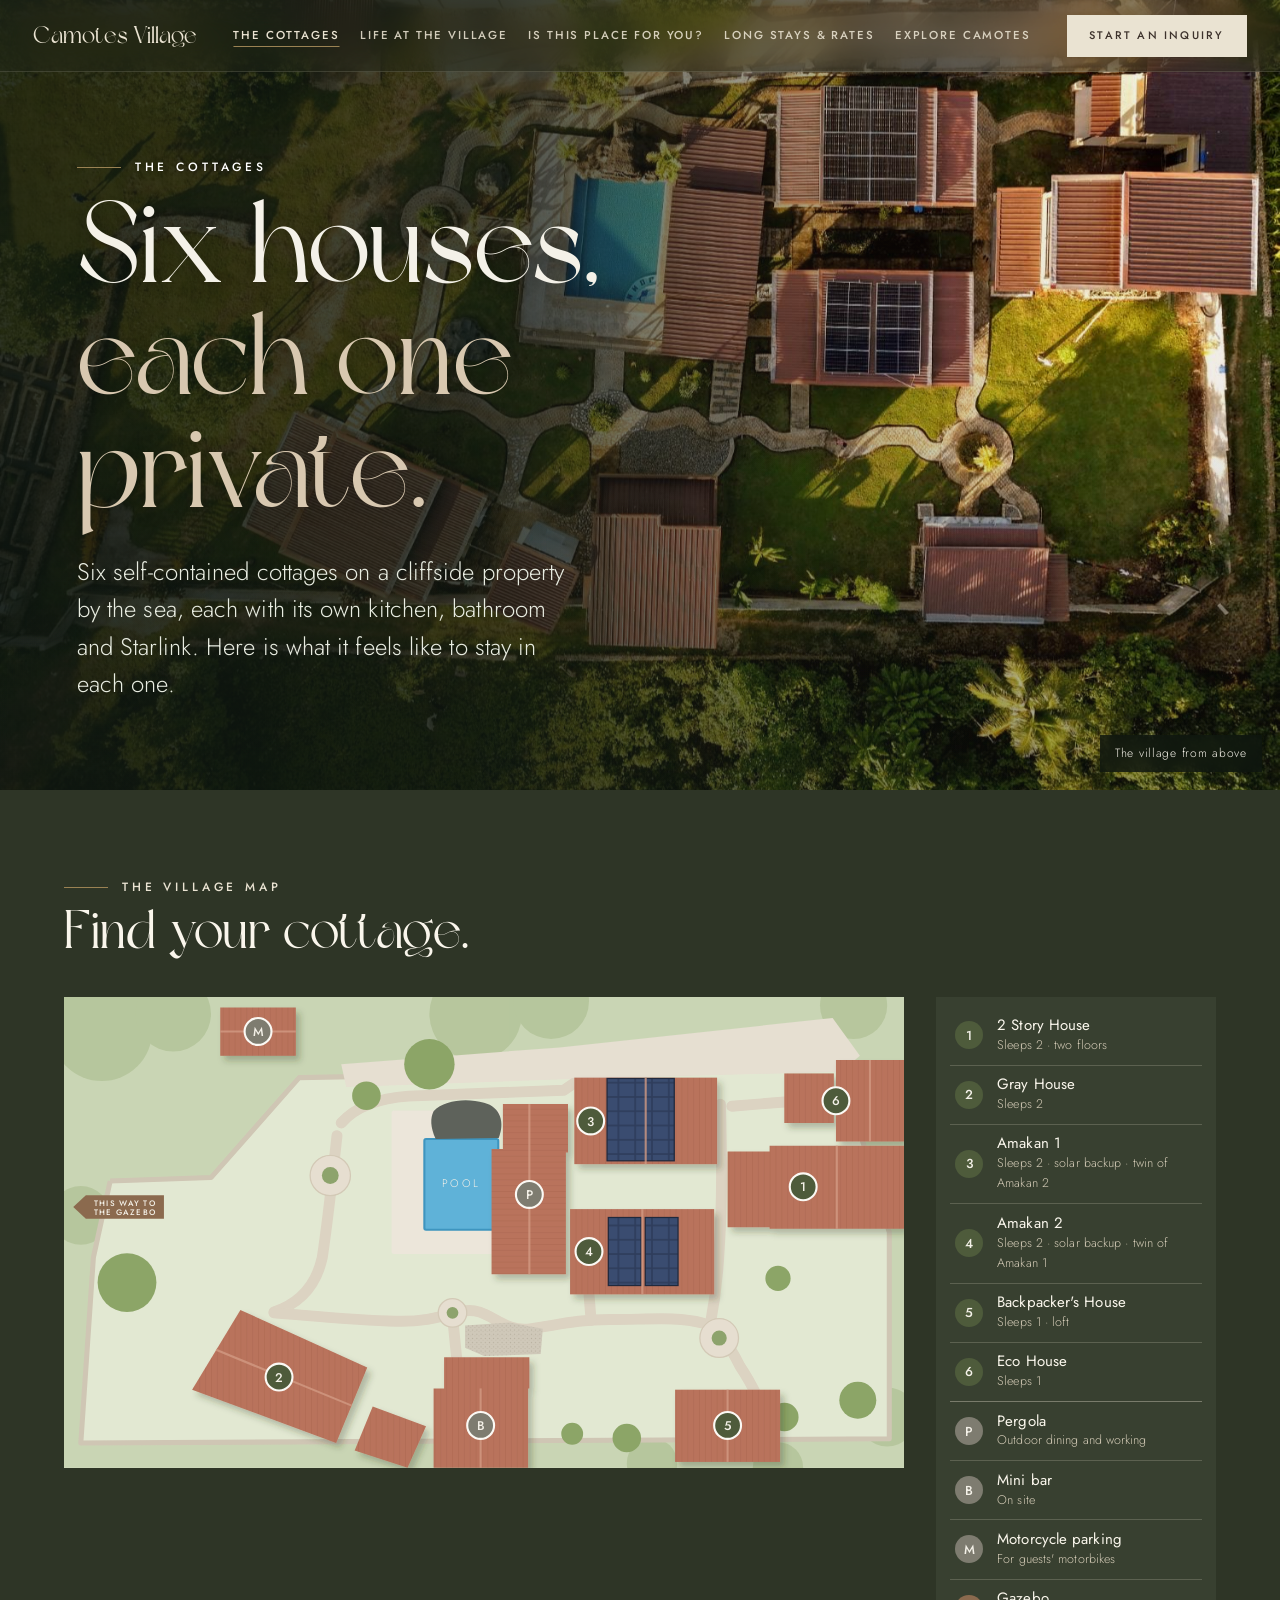
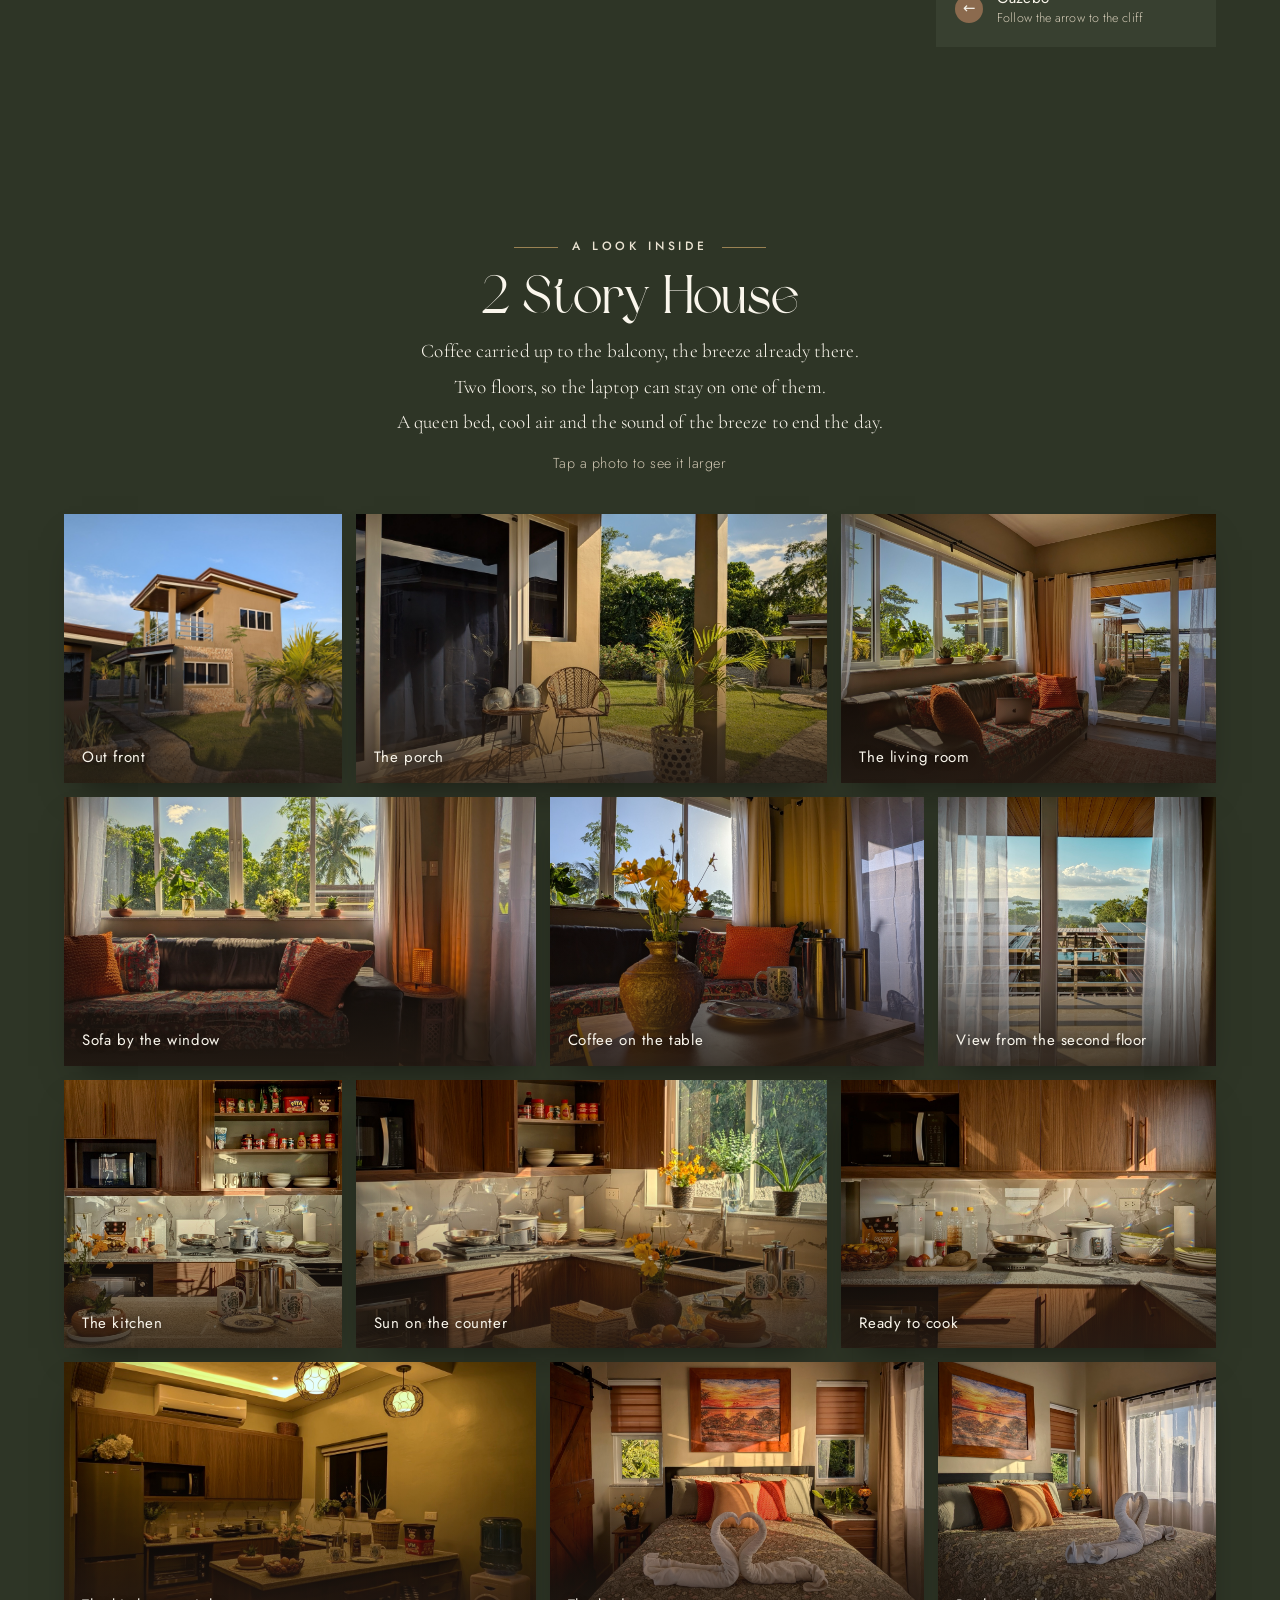
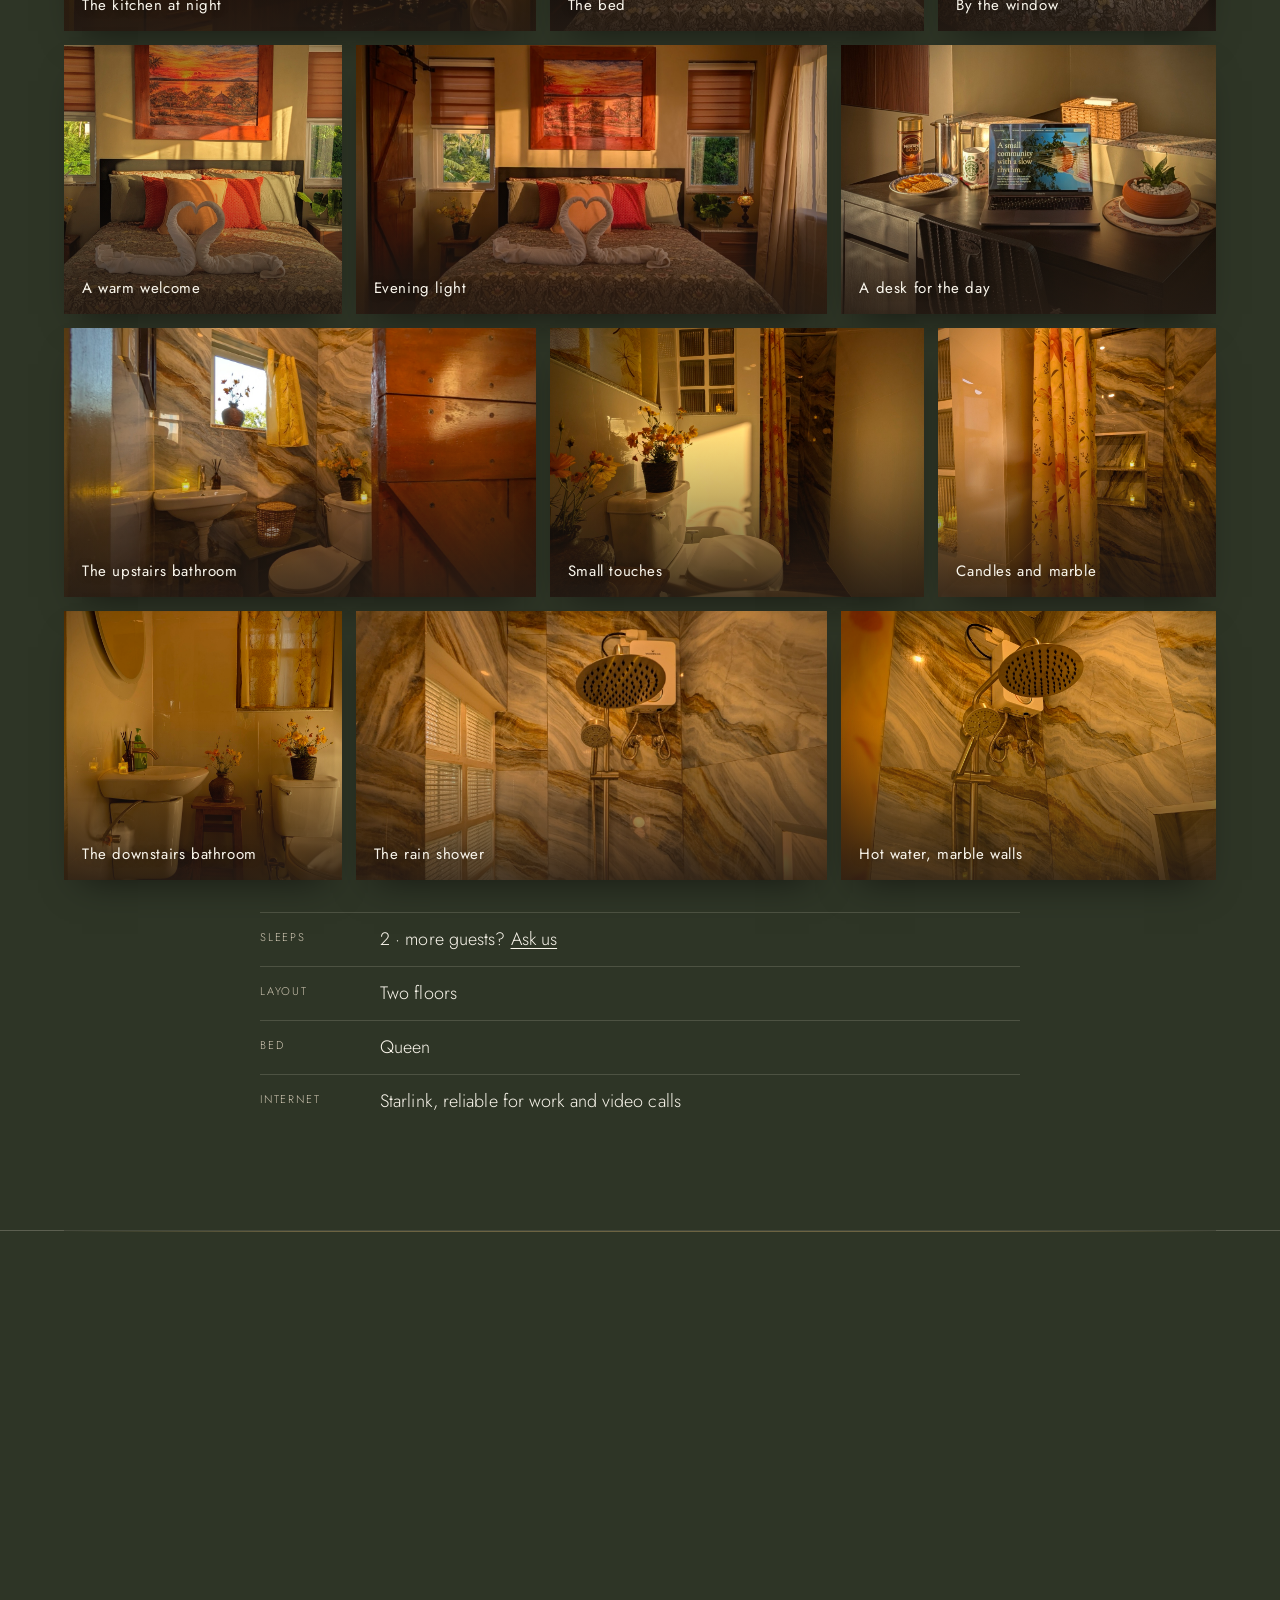
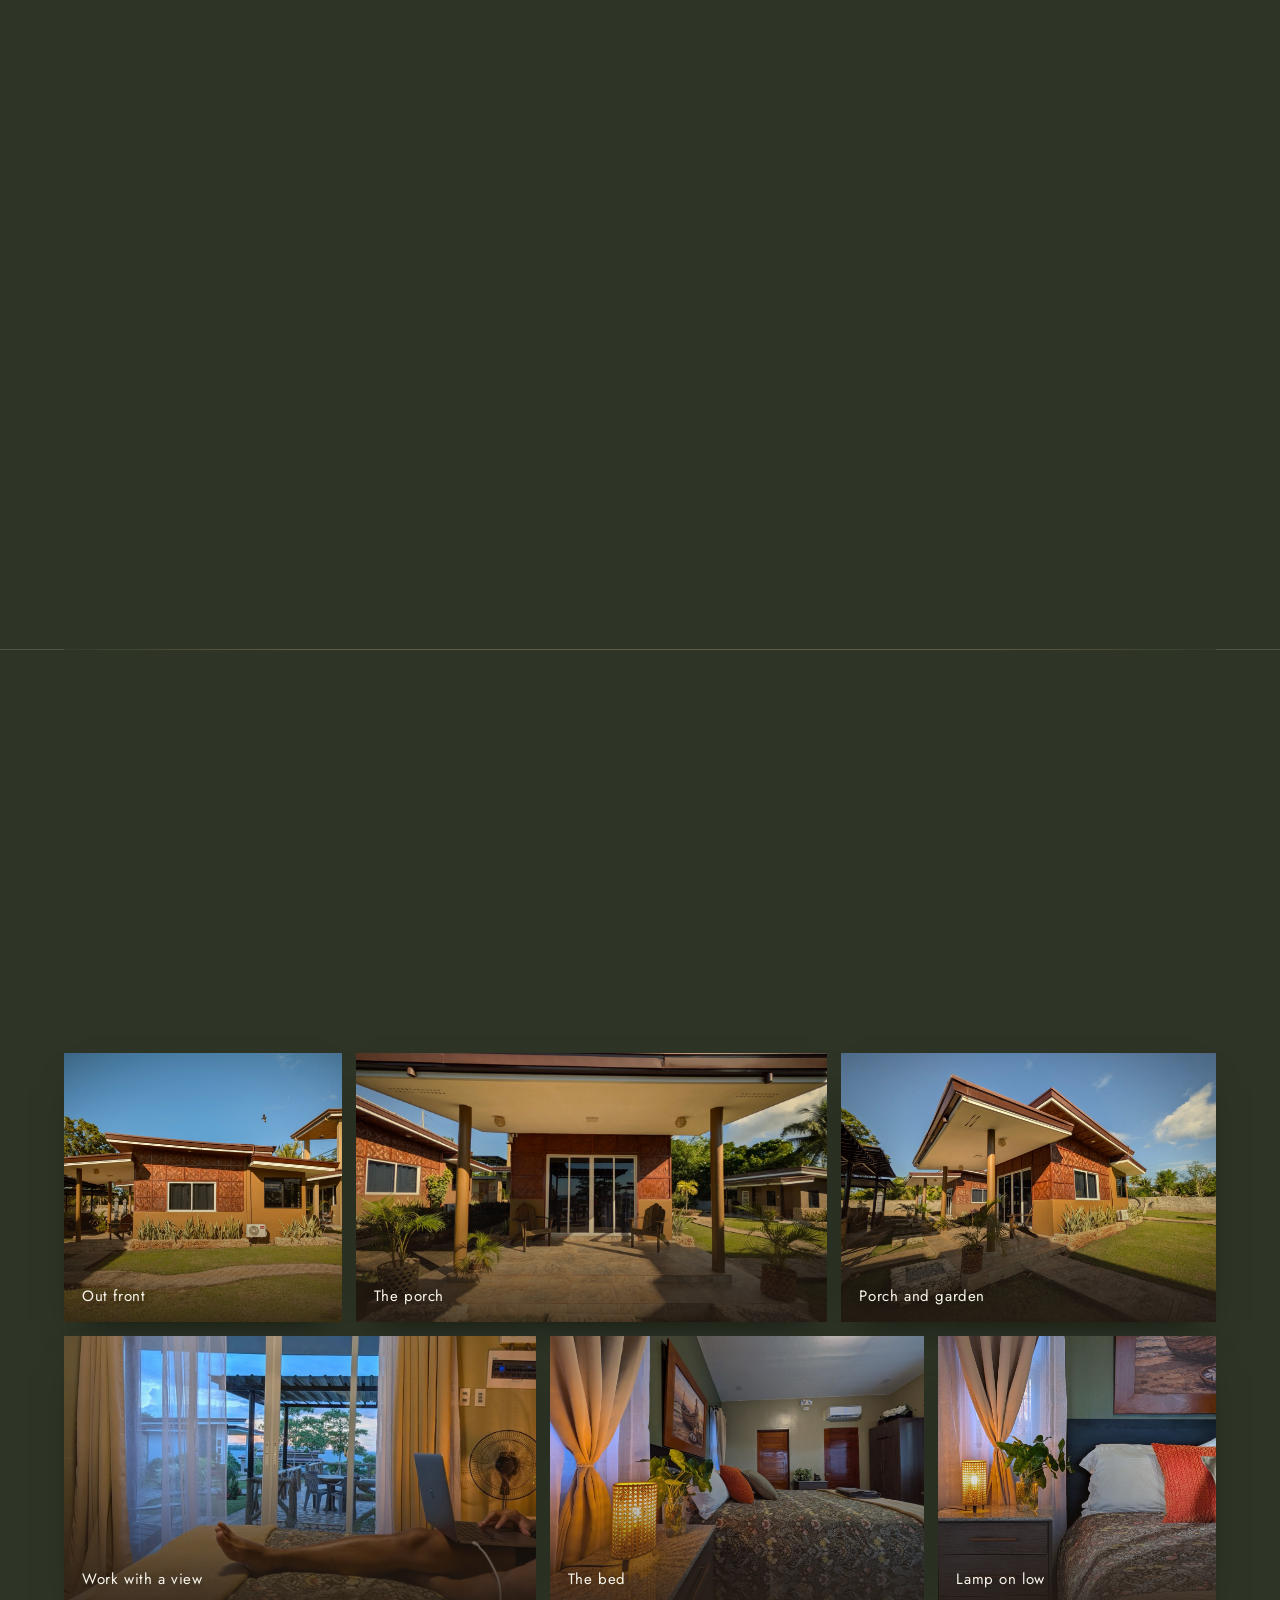
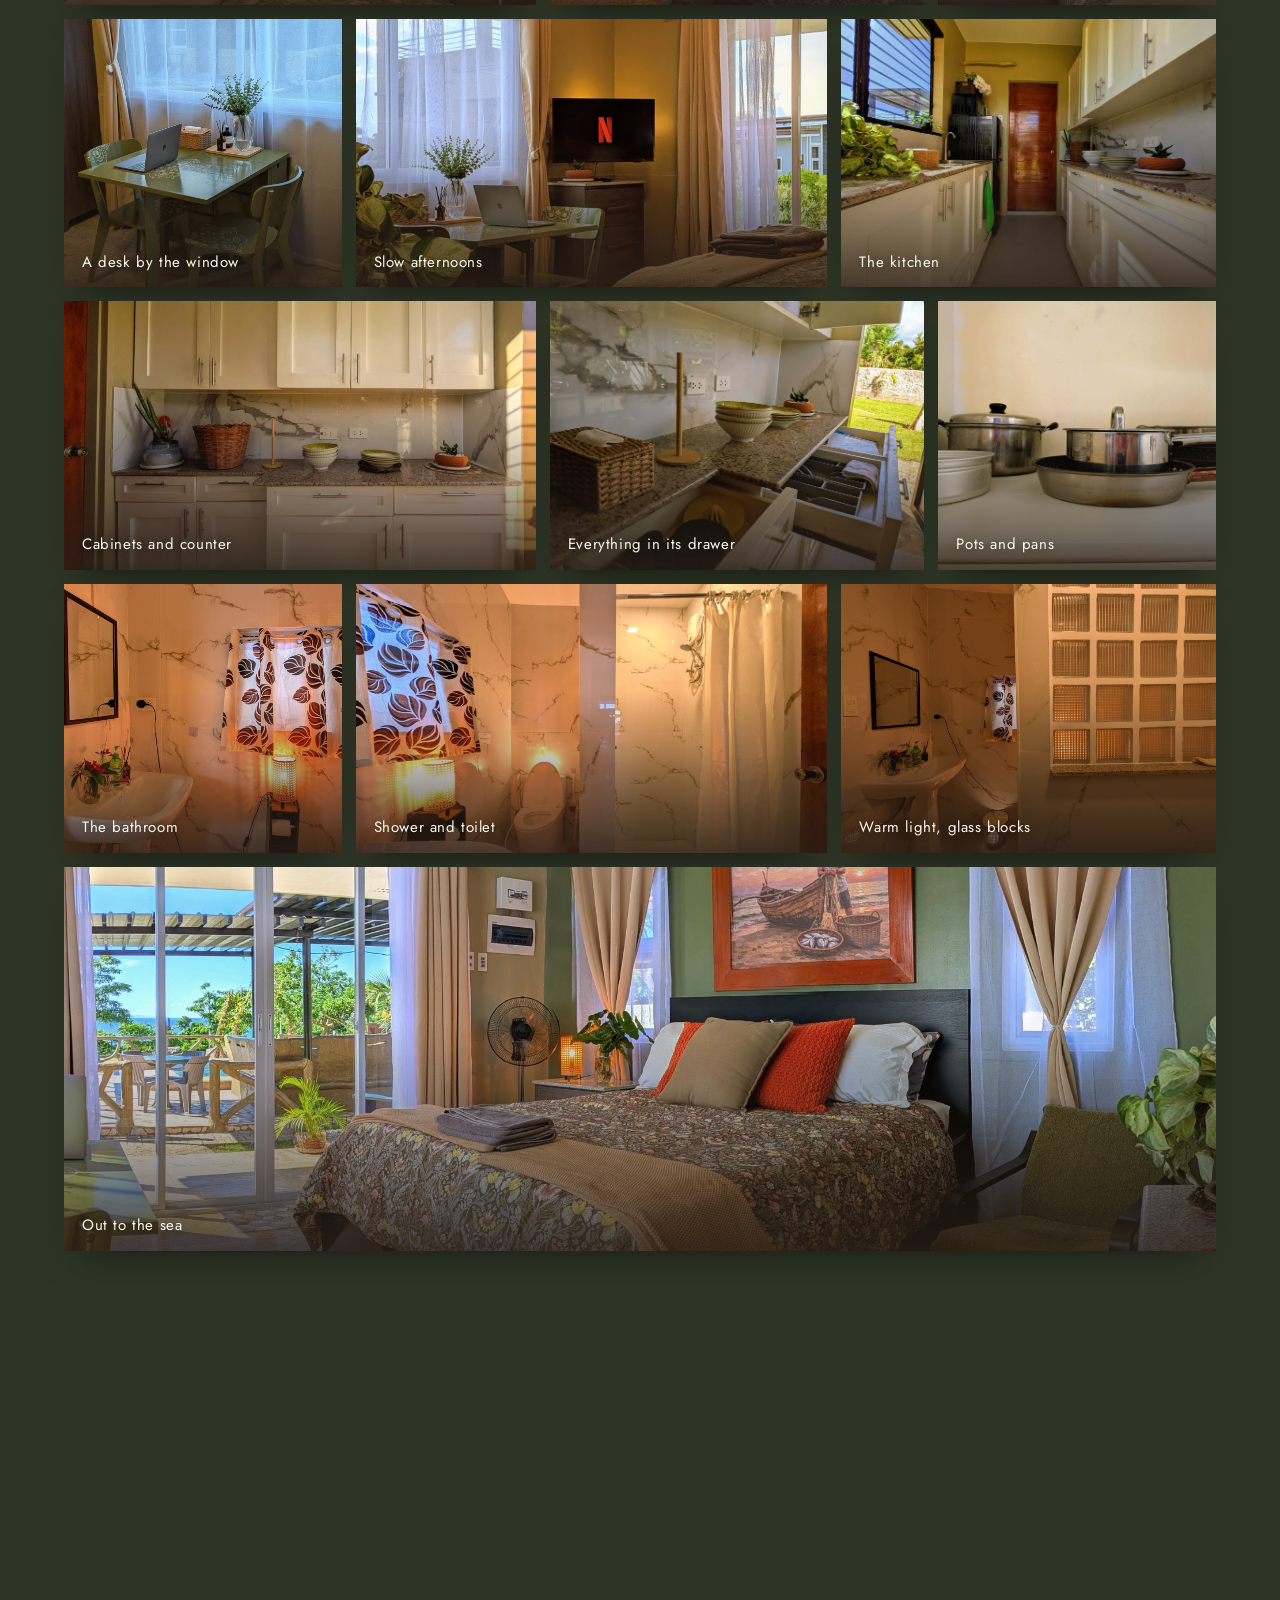
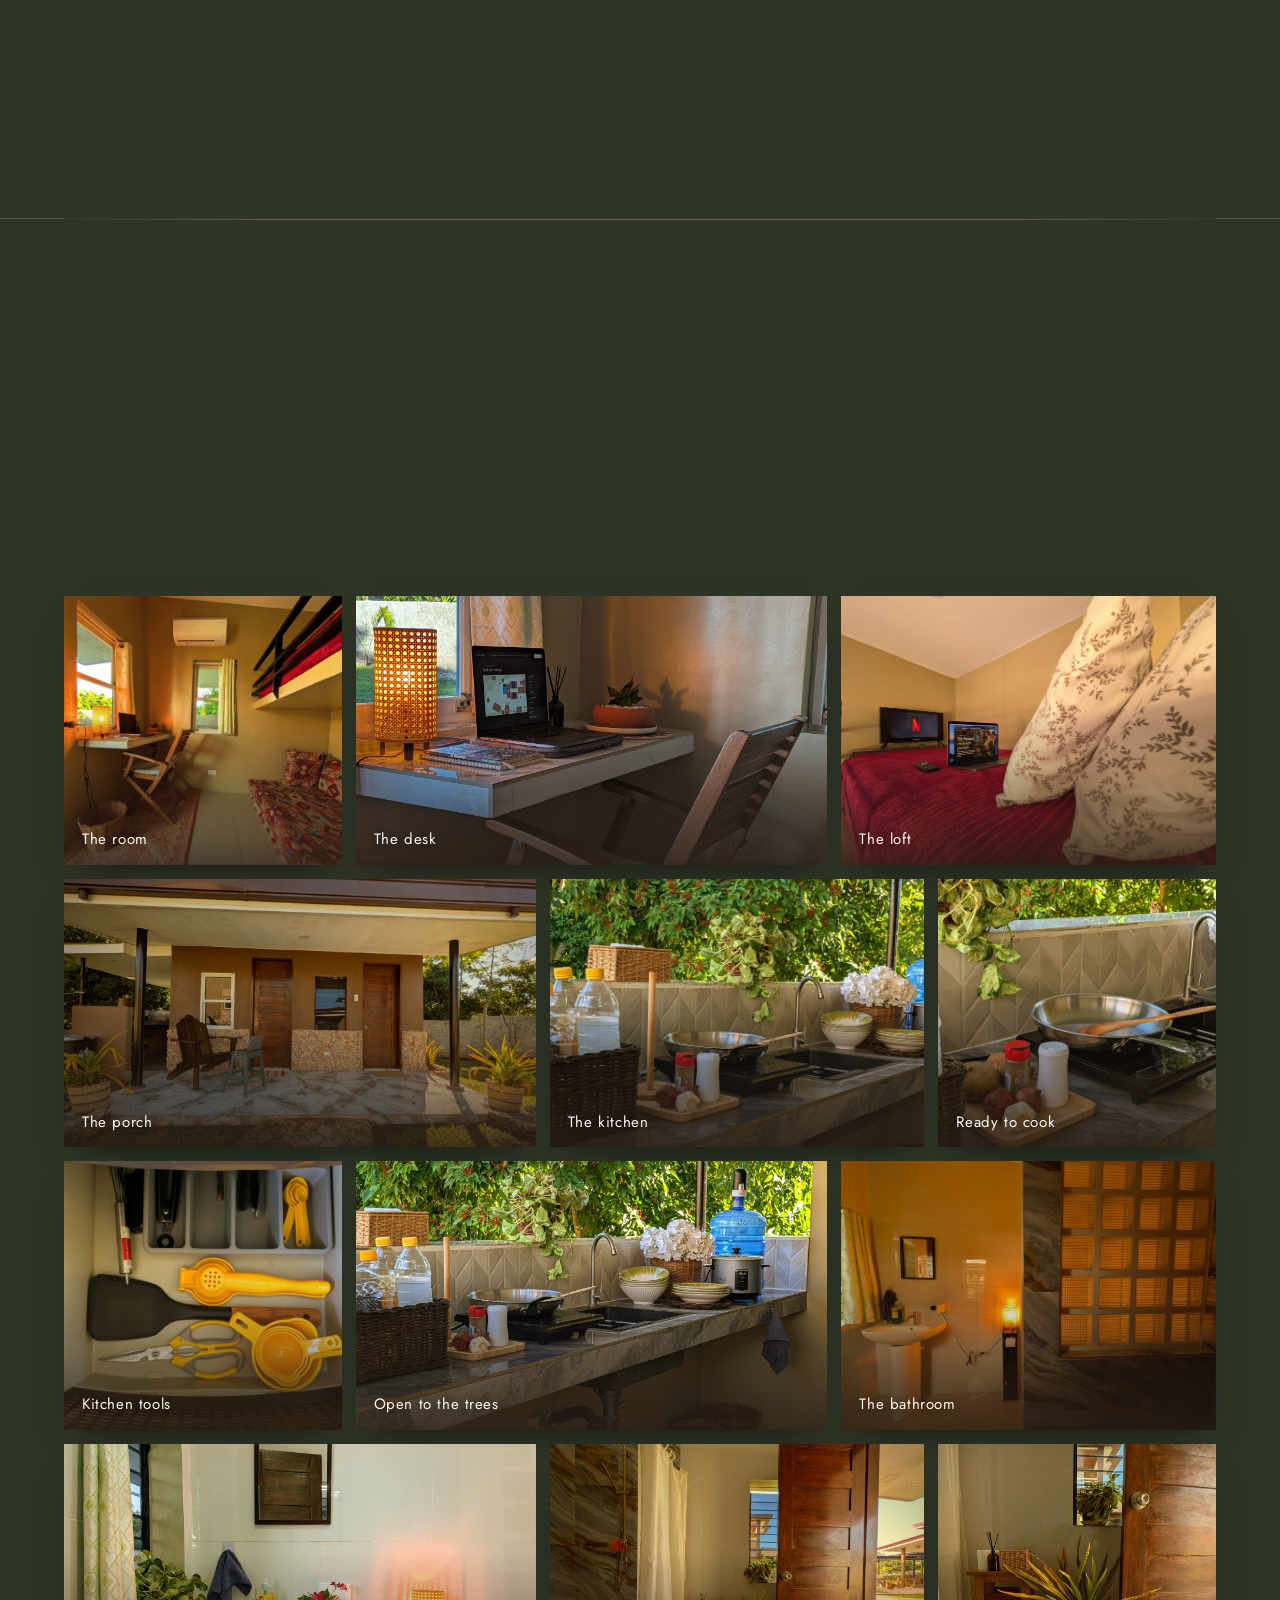
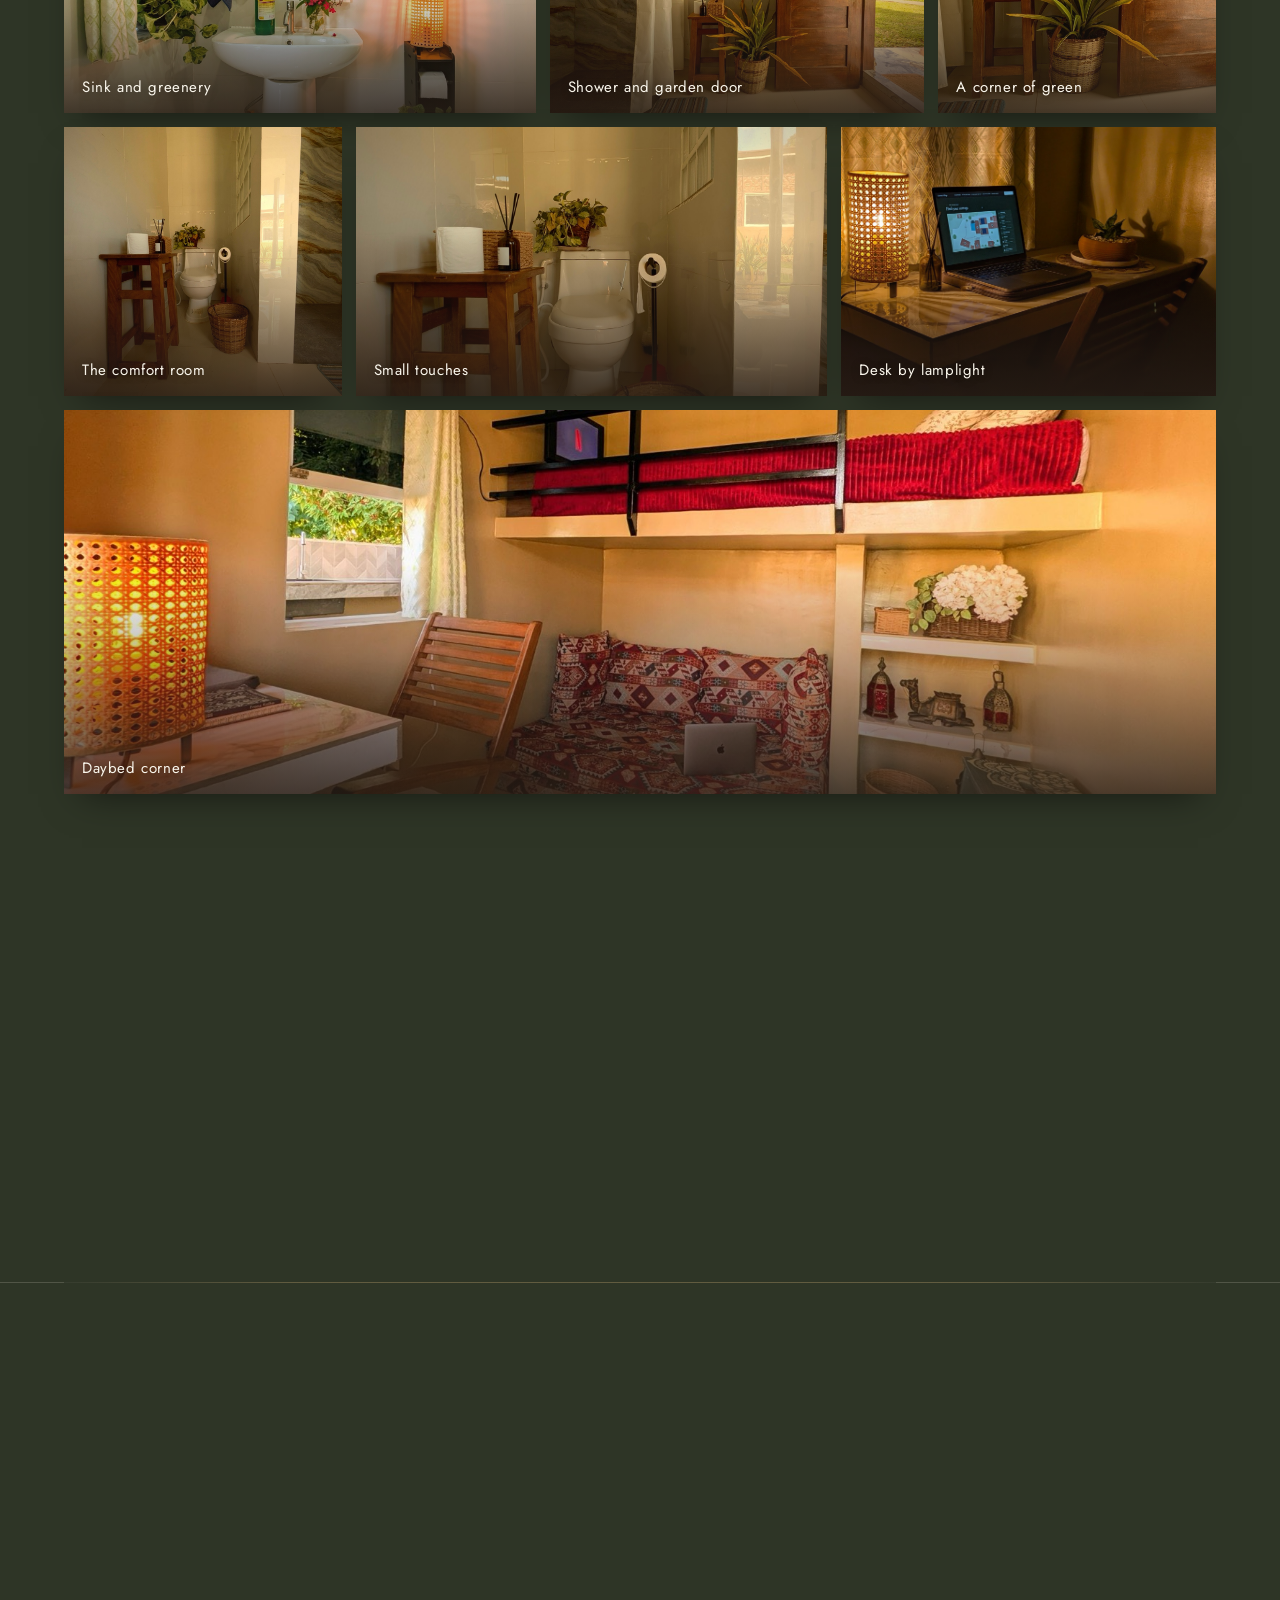
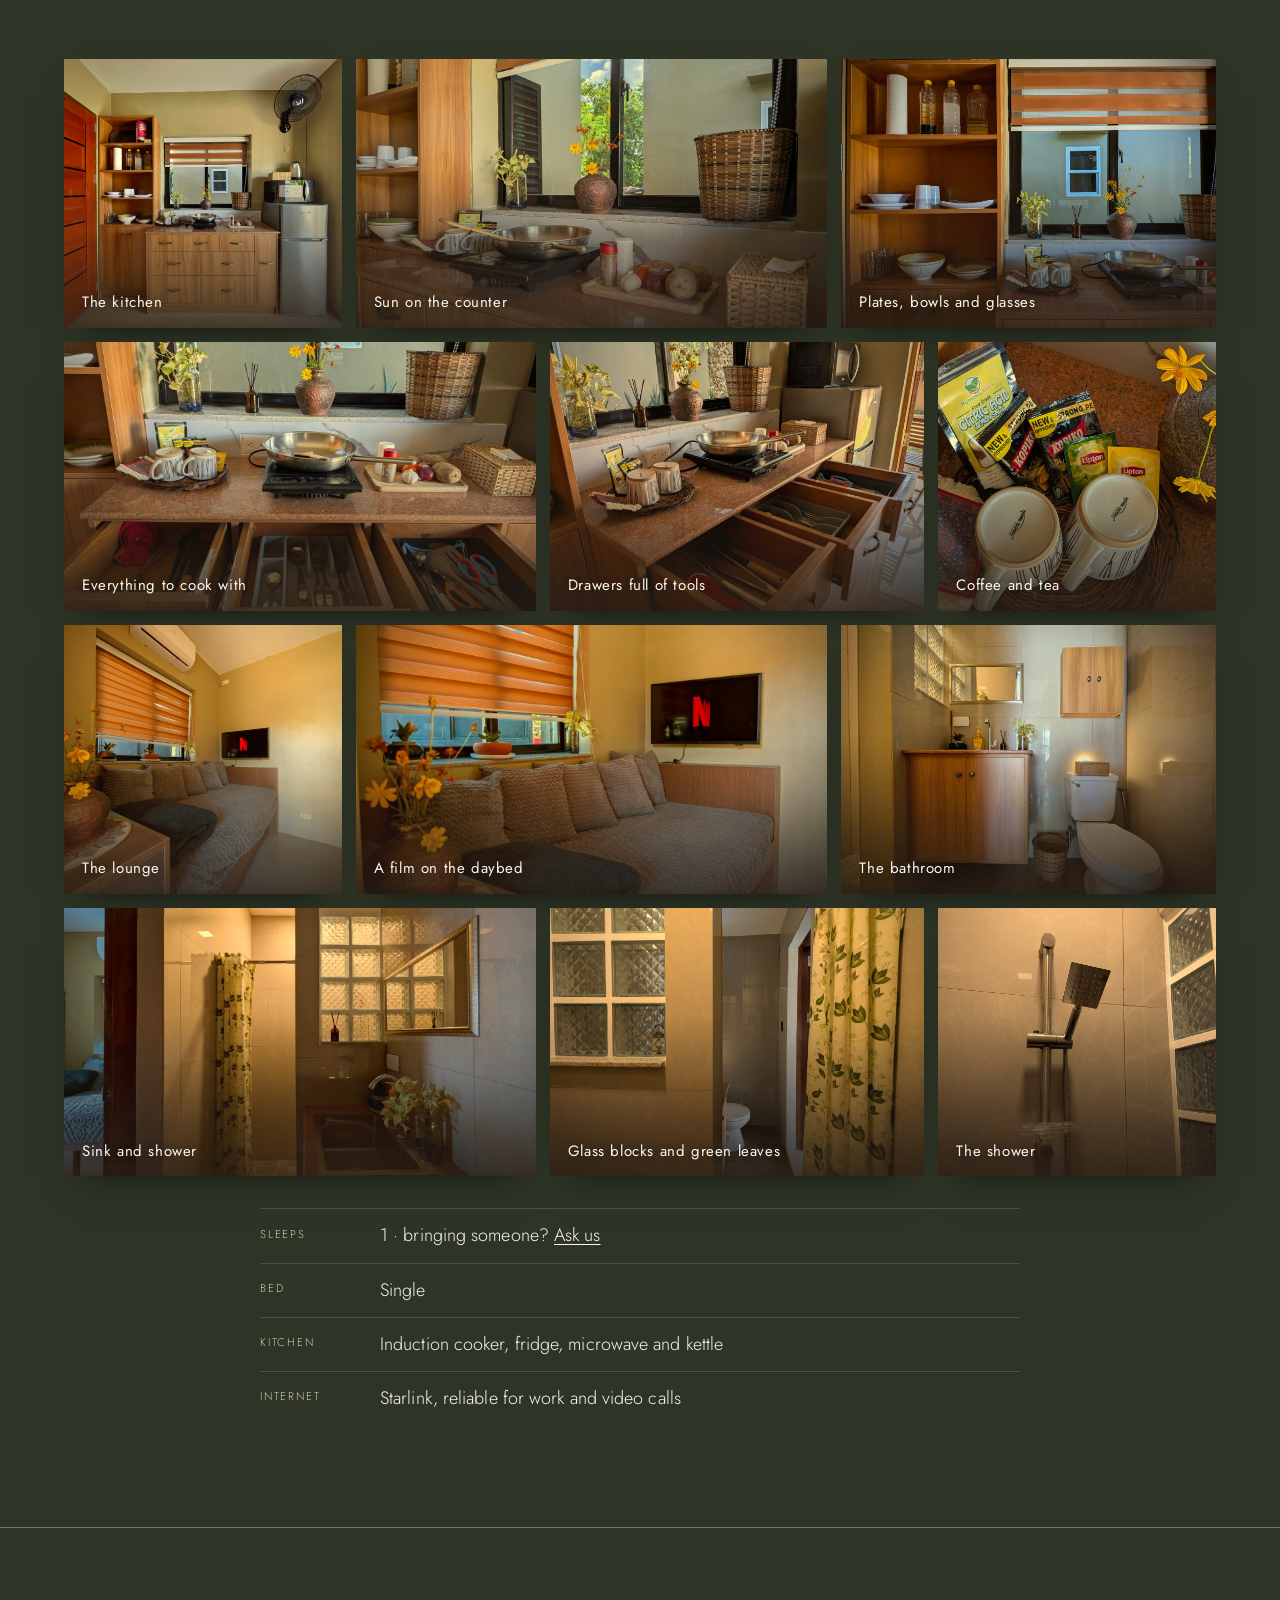
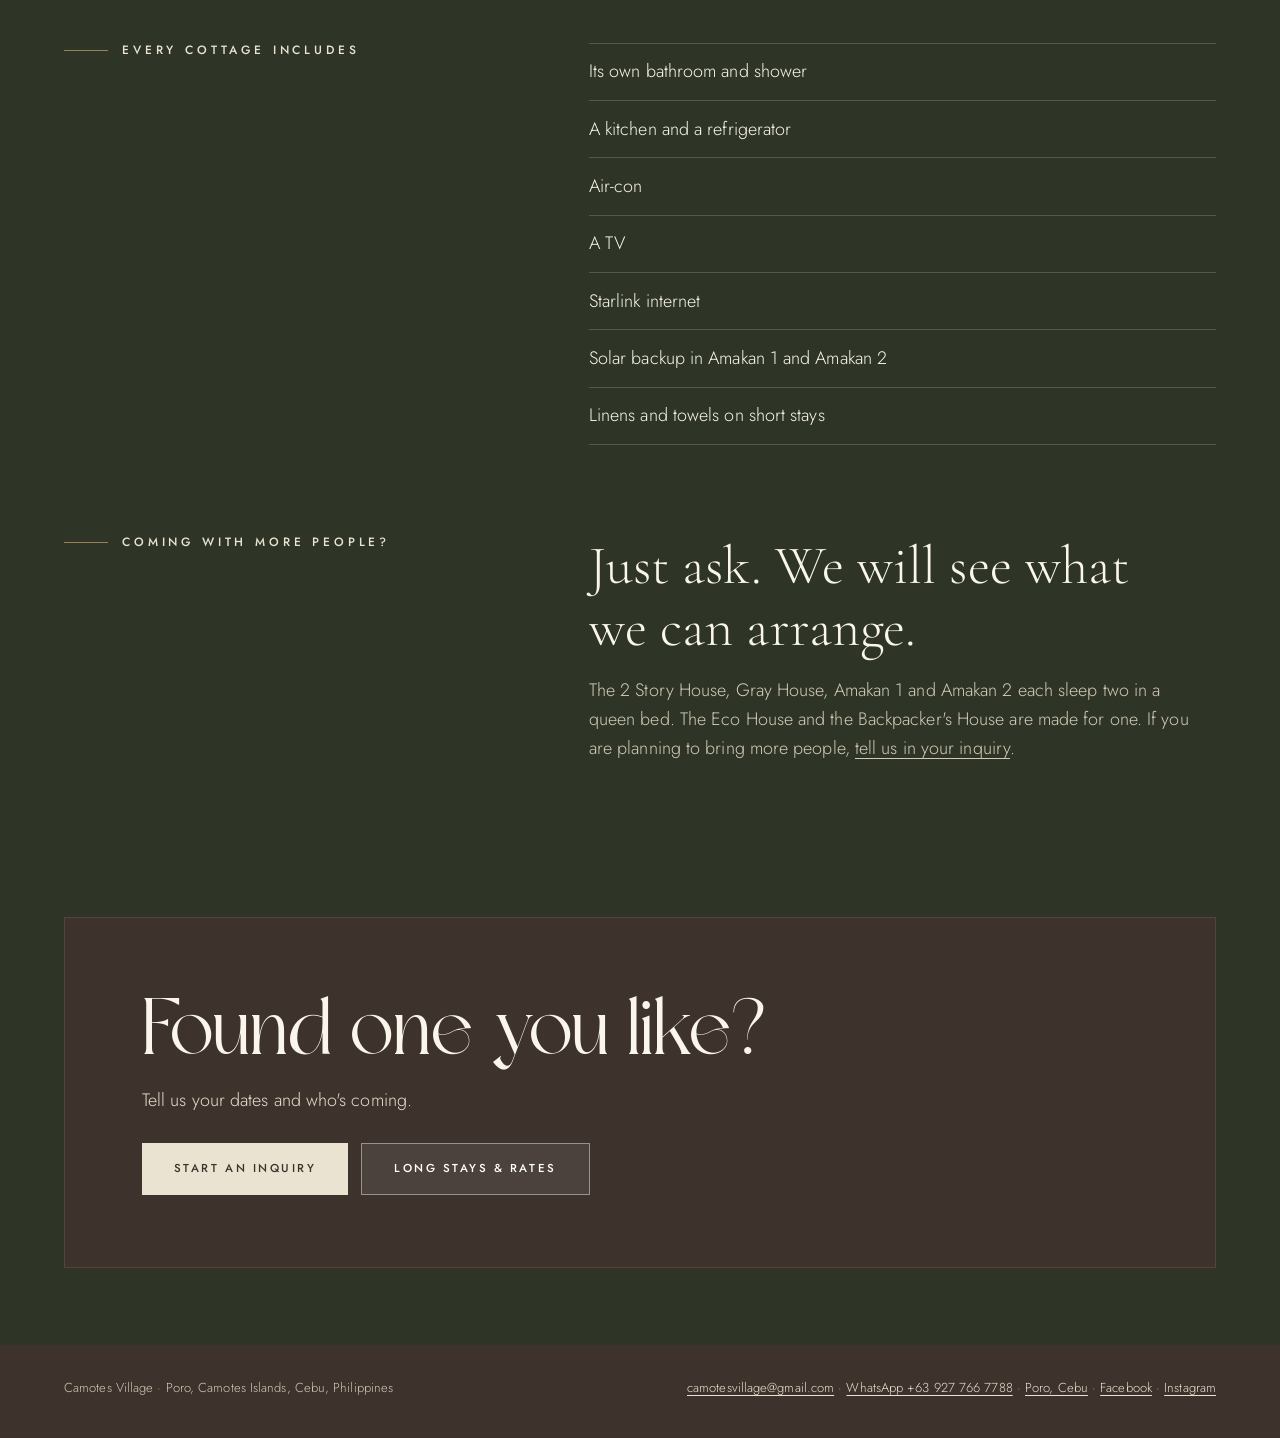
==== cottages.html @ 5a2c4090 "Site preview for feedback Co-Authored-By: Claude Opus 5.5 <noreply@anthropic.com>" ====
<!doctype html>
<html lang="en">
<head>
<meta charset="utf-8">
<meta name="robots" content="noindex, nofollow, noimageindex">
<meta name="viewport" content="width=device-width, initial-scale=1, viewport-fit=cover">
<title>The Cottages · Camotes Village</title>
<meta name="description" content="Six private cottages at Camotes Village, each with its own bathroom, kitchen, air-con, TV and reliable Starlink internet.">
<link rel="icon" href="data:image/svg+xml,<svg xmlns='http://www.w3.org/2000/svg' viewBox='0 0 32 32'><rect width='32' height='32' rx='16' fill='%234E5B3B'/><circle cx='16' cy='18' r='6' fill='%23E8E3D9'/></svg>">
<link rel="preconnect" href="https://fonts.googleapis.com">
<link rel="preconnect" href="https://fonts.gstatic.com" crossorigin>
<link href="https://fonts.googleapis.com/css2?family=Cormorant+Garamond:ital,wght@0,300;0,400;0,500;1,300;1,400&family=Jost:wght@300;400;500&display=swap" rel="stylesheet">
<link rel="stylesheet" href="scrollcraft.css">
<link rel="stylesheet" href="site.css">
<link rel="stylesheet" href="bar.css">
<link rel="stylesheet" href="photo-focus.css">
<style>
  /* the village map */
  .vmap__head { margin-bottom: clamp(1.5rem, 3vw, 2.5rem); }
  .vmap__board { display: grid; grid-template-columns: 1fr 17.5rem; gap: clamp(1rem, 2.5vw, 2rem); align-items: start; }
  .vmap__map { border-radius: var(--r-xl); overflow: hidden; background: #E2E8D2; }
  .vmap__map svg { display: block; width: 100%; height: auto; }
  .vmap__pin circle { transition: transform 240ms var(--sc-ease-out); transform-box: fill-box; transform-origin: center; }
  .vmap__pin.is-on circle, a.vmap__pin:hover circle, a.vmap__pin:focus-visible circle { transform: scale(1.25); }
  a.vmap__pin:focus-visible { outline: none; }
  .vmap__map [id^="b-"] { transition: filter 240ms var(--sc-ease-out); }
  .vmap__map .is-lit { filter: brightness(1.18) saturate(1.15); }
  .vmap__side { background: var(--sc-surface); border-radius: var(--r-lg); padding: 0.6rem 0.9rem; }
  .vmap__key { list-style: none; padding: 0; margin: 0; }
  .vmap__key li + li { border-top: 1px solid var(--sc-hairline); }
  .vmap__key li.is-other:first-of-type, .vmap__key li:not(.is-other) + li.is-other { border-top: 1px solid var(--sc-hairline-strong); }
  .vmap__key a, .vmap__key div { display: grid; grid-template-columns: 30px 1fr; gap: 0.75rem; align-items: center; padding: 0.6rem 0.3rem; text-decoration: none; border-radius: 0; }
  .vmap__key a:hover, .vmap__key li.is-on > * { background: rgba(78, 91, 59, 0.08); }
  .vmap__n { width: 28px; height: 28px; border-radius: 50%; background: var(--olive); color: #F4F1E8; display: grid; place-items: center; font-weight: 500; font-size: 13px; }
  .is-other .vmap__n { background: #7E7C70; }
  .vmap__key b { display: block; font-weight: 400; font-size: 15px; line-height: 1.25; }
  .vmap__key small { display: block; font-size: 12.5px; color: var(--sc-ink-soft); }
  .c { scroll-margin-top: 110px; }
  @media (max-width: 960px) {
    .vmap__board { grid-template-columns: 1fr; }
    .vmap__key { display: grid; grid-template-columns: 1fr 1fr; column-gap: 1rem; }
    .vmap__key li + li, .vmap__key li.is-other:first-of-type, .vmap__key li:not(.is-other) + li.is-other { border-top: 0; }
  }
  @media (max-width: 420px) { .vmap__key { grid-template-columns: 1fr; } }
  /* on small screens the map shrinks a lot; grow the markers so they stay readable */
  .vmap__pin { transform-box: fill-box; transform-origin: center; }
  @media (max-width: 700px) { .vmap__pin { transform: scale(2.1); } }
  .vmap__n--sign { background: #8B6A4E !important; font-size: 15px; }
  .vmap__sign { transform-box: fill-box; transform-origin: 0% 50%; }
  @media (max-width: 700px) { .vmap__sign { transform: scale(1.7); } }
  .list { display: grid; gap: clamp(4rem, 9vw, 8rem); }
  .c { display: grid; grid-template-columns: 1.3fr 1fr; gap: clamp(2rem, 5vw, 5rem); align-items: end; }
  .c:nth-child(even) { grid-template-columns: 1fr 1.3fr; }
  .c:nth-child(even) .c__media { order: 2; }
  /* every cottage's photos share one height, so the rows line up */
  .c { --ch: clamp(260px, 28vw, 420px); }
  .c__media { display: flex; gap: var(--sc-4); height: var(--ch); }
  .c__media > * { height: 100%; min-width: 0; }
  .c__main { flex: 1 1 0; }
  .c__second { flex: 1 1 0; }
  .c__main:has(+ .c__second) { flex-grow: 1.7; }
  .c__main--tall { flex: 0 0 auto; aspect-ratio: 4 / 5; }
  .c:nth-child(even) .c__media { justify-content: flex-end; }
  .c h2 { margin: 0 0 var(--sc-5); }
  .c dl { margin: 0; display: grid; grid-template-columns: 6.5rem 1fr; }
  .c dt, .c dd { padding: 0.75rem 0; border-top: 1px solid var(--sc-hairline); margin: 0; }
  .c dt { font-size: 0.7rem; letter-spacing: 0.16em; text-transform: uppercase; color: var(--sc-ink-soft); padding-top: 0.95rem; }
  .statement { font: 300 var(--sc-t-2xl)/1.15 var(--sc-font-display); margin: 0; max-width: 22ch; }
  @media (max-width: 860px) {
    .c { --ch: 62vw; }
    .c__second { flex: 0 0 40%; aspect-ratio: auto; }
    .c__main--tall { flex: 1 1 0; aspect-ratio: auto; }
    .c, .c:nth-child(even) { grid-template-columns: 1fr; }
    .c:nth-child(even) .c__media { order: 0; }
  }
  /* a cottage with a full set of photos: a dark band with a mosaic gallery */
  .c--flow { display: block; text-align: center; background: var(--forest); color: var(--ivory);
    --sc-ink: var(--ivory); --sc-ink-soft: #CFC6B2; --sc-hairline: rgba(234, 227, 210, 0.16);
    box-shadow: 0 0 0 100vmax var(--forest); clip-path: inset(0 -100vmax);
    padding-block: clamp(4rem, 8vw, 6.5rem); }
  /* first in the list: the band starts flush with the top of the section */
  .c--flow:first-child { margin-top: calc(-1 * clamp(4.5rem, 9vw, 8rem)); }
  /* last in the list: the band runs into the dark section below */
  .c--flow:last-child { margin-bottom: calc(-1 * clamp(4.5rem, 9vw, 8rem)); }
  /* two dark bands in a row: close the beige gap and divide them with a fine brass line */
  .c--flow + .c--flow { margin-top: calc(-1 * clamp(4rem, 9vw, 8rem)); }
  .c--flow + .c--flow::before { content: ""; position: absolute; top: 0; left: 50%; width: min(1180px, 100%); height: 1px;
    transform: translateX(-50%); background: linear-gradient(90deg, transparent, rgba(183, 154, 98, 0.45) 20%, rgba(183, 154, 98, 0.45) 80%, transparent); }
  .c--flow { position: relative; }
  /* Gray House: the logo in sand stands in for photos */
  .gray-mark { max-width: 1180px; margin: clamp(1.75rem, 3vw, 2.5rem) auto 0; height: clamp(300px, 30vw, 420px); display: grid; place-items: center; align-content: center; gap: 1.2rem;
    border: 1px solid rgba(234, 227, 210, 0.14); background: rgba(255, 255, 255, 0.025); color: #E6D9C3; }
  .gray-mark svg { width: clamp(150px, 16vw, 220px); height: auto; display: block; }
  .gray-mark figcaption { font: 500 11px/1 var(--sc-font-body, "Jost", sans-serif); letter-spacing: 0.24em; text-transform: uppercase; color: #CFC6B2; }
  @media (max-width: 760px) { .gray-mark { height: 260px; } }
  /* a short scene under each cottage name, one moment per line */
  .scene { margin: 0 0 var(--sc-5); font: 300 clamp(1.15rem, 1.5vw, 1.35rem)/1.4 var(--sc-font-display); }
  .scene span { display: block; }
  .scene span + span { margin-top: 0.55rem; }
  .c--flow .scene { margin: 0 auto 1rem; max-width: 34rem; }
  .c dd a, .flow__facts dd a { color: inherit; text-decoration: underline; text-underline-offset: 3px; }
  .c--flow .label { color: var(--linen); justify-content: center; }
  .c--flow .label::after { content: ""; flex: none; width: 44px; height: 1px; background: var(--brass); }
  .c--flow .label::before { background: var(--brass); }
  .c--flow h2 { margin: 1.1rem 0 0.9rem; }
  .c--flow h2 em { color: var(--tan); }
  .flow__hint { margin: 0; font-size: 0.9rem; letter-spacing: 0.04em; color: var(--sc-ink-soft); }
  /* the gallery: every photo visible at once, in rows of mixed widths (3 · 5 · 4, then 5 · 4 · 3) */
  .flow__row { display: grid; grid-template-columns: repeat(12, 1fr); gap: 14px; max-width: 1180px; margin: clamp(1.75rem, 3vw, 2.5rem) auto 0; }
  .flow__card { position: relative; height: clamp(220px, 21vw, 300px); padding: 0; border: 0; border-radius: 0;
    overflow: hidden; background: var(--espresso); cursor: zoom-in; box-shadow: 0 18px 36px -18px rgba(0, 0, 0, 0.55); }
  .flow__card:nth-child(6n+1) { grid-column: span 3; }
  .flow__card:nth-child(6n+2) { grid-column: span 5; }
  .flow__card:nth-child(6n+3) { grid-column: span 4; }
  .flow__card:nth-child(6n+4) { grid-column: span 5; }
  .flow__card:nth-child(6n+5) { grid-column: span 4; }
  .flow__card:nth-child(6n)   { grid-column: span 3; }
  /* a lone photo after full rows closes the gallery across the whole width */
  @media (min-width: 761px) { .flow__card:last-child:nth-child(3n+1) { grid-column: 1 / -1; height: clamp(260px, 30vw, 420px); } }
  /* a last row of two splits the width evenly */
  @media (min-width: 761px) { .flow__card:nth-last-child(2):nth-child(3n+1), .flow__card:last-child:nth-child(3n+2) { grid-column: span 6; } }
  .flow__card img { position: absolute; inset: 0; width: 100%; height: 100%; max-width: none; object-fit: cover; object-position: var(--pos, 50% 50%);
    transition: transform 0.8s cubic-bezier(0.2, 0.7, 0.2, 1); }
  .flow__card:hover img { transform: scale(1.03); }
  .flow__card::after { content: ""; position: absolute; inset: 0; pointer-events: none;
    background: linear-gradient(0deg, rgba(40, 30, 22, 0.82), rgba(40, 30, 22, 0.25) 38%, transparent 60%); }
  .flow__cap { position: absolute; z-index: 1; left: 18px; bottom: 16px; right: 18px; text-align: left;
    font: 400 15px/1.25 var(--sc-font-text); letter-spacing: 0.04em; color: var(--ivory); text-shadow: 0 1px 8px rgba(0, 0, 0, 0.4); }
  .flow__card:focus-visible { outline: 2px solid var(--tan); outline-offset: 3px; }
  .c--flow .flow__facts { max-width: 760px; margin: 2rem auto 0; display: grid; grid-template-columns: 7.5rem 1fr; text-align: left; }
  .flow__facts dt, .flow__facts dd { padding: 0.75rem 0; border-top: 1px solid var(--sc-hairline); margin: 0; }
  .flow__facts dt { font-size: 0.7rem; letter-spacing: 0.16em; text-transform: uppercase; color: var(--sc-ink-soft); padding-top: 0.95rem; }
  @media (max-width: 760px) {
    .flow__row { grid-template-columns: 1fr 1fr; gap: 8px; }
    .flow__card, .flow__card:nth-child(n) { grid-column: span 1; height: 150px; }
    /* the lead photo, and an odd one out at the end, run full width */
    .flow__card:first-child, .flow__card:last-child:nth-child(even) { grid-column: 1 / -1; height: 220px; }
    .flow__cap { font-size: 12.5px; left: 10px; bottom: 9px; }
  }
  @media (prefers-reduced-motion: reduce) { .flow__card img { transition: none; } }
  /* the viewer: one photo large, with arrows */
  .lb { position: fixed; inset: 0; z-index: 200; display: grid; grid-template-rows: 1fr auto; padding: 56px 64px 24px;
    background: rgba(20, 22, 17, 0.985); color: var(--ivory); }
  .lb[hidden] { display: none; }
  .lb img { width: 100%; height: 100%; min-height: 0; object-fit: contain; }
  .lb__cap { margin: 14px 0 0; text-align: center; font: 400 14px/1.4 var(--sc-font-text); letter-spacing: 0.04em; color: #D3CAB6; }
  .lb button { position: absolute; background: none; border: 0; color: var(--ivory); cursor: pointer; font: 300 2.4rem/1 var(--sc-font-display); padding: 10px 14px; }
  .lb__close { top: 8px; right: 12px; }
  .lb__prev { left: 6px; top: 50%; transform: translateY(-50%); }
  .lb__next { right: 6px; top: 50%; transform: translateY(-50%); }
  .lb button:focus-visible { outline: 2px solid var(--tan); }
  @media (max-width: 760px) { .lb { padding: 56px 8px 20px; } .lb__prev, .lb__next { top: auto; bottom: 8px; transform: none; } }
</style>
</head>
<body class="t-midday">
<a class="skip" href="#main">Skip to content</a>
<svg width="0" height="0" style="position:absolute" aria-hidden="true">
  <defs>
    <symbol id="i-menu" viewBox="0 0 24 24"><path fill="none" stroke="currentColor" stroke-width="1.6" stroke-linecap="round" d="M5 9h14M5 15h14"/></symbol>
  </defs>
</svg>
<header class="cv-bar">
  <a class="cv-bar__mark" href="index.html">Camotes Village</a>
  <nav class="cv-bar__links" aria-label="Pages">
    <a href="cottages.html" aria-current="page">The Cottages</a>
    <a href="life.html">Life at the Village</a>
    <a href="for-you.html">Is This Place for You?</a>
    <a href="rates.html">Long Stays &amp; Rates</a>
    <a href="explore.html">Explore Camotes</a>
  </nav>
  <a class="cv-bar__cta" href="inquire.html">Start an inquiry</a>
  <details class="cv-bar__menu">
    <summary aria-label="Menu"><svg viewBox="0 0 24 24" aria-hidden="true"><path fill="none" stroke="currentColor" stroke-width="1.6" stroke-linecap="round" d="M5 9h14M5 15h14"/></svg></summary>
    <nav class="cv-bar__panel" aria-label="Pages">
      <a href="index.html">Home</a>
    <a href="cottages.html" aria-current="page">The Cottages</a>
    <a href="life.html">Life at the Village</a>
    <a href="for-you.html">Is This Place for You?</a>
    <a href="rates.html">Long Stays &amp; Rates</a>
    <a href="explore.html">Explore Camotes</a>
    <a href="inquire.html">Inquire</a>
    </nav>
  </details>
</header>
<main id="main">
<section class="head head--photo">
  <img src="media/web/72-village-aerial-wide.jpg" alt="The whole village from above in late-afternoon light: red-roofed cottages, two with solar panels, around the pool, lawns and winding stone paths, framed by trees" fetchpriority="high" style="object-position: 60% 50%">
  <p class="head__tag">The village from above</p>
  <div class="head__grid">
    <div data-sc-in data-sc-stagger="70">
      <p class="label">The cottages</p>
      <h1 class="sc-display">Six houses, <em>each one private.</em></h1>
    </div>
    <p class="sc-body" data-sc-in>Six self-contained cottages on a cliffside property by the sea, each with its own kitchen, bathroom and Starlink. Here is what it feels like to stay in each one.</p>
  </div>
</section>

<section class="block sc-wrap vmap" aria-labelledby="vmap-h">
  <div class="vmap__head" data-sc-in>
    <p class="label">The village map</p>
    <h2 class="sc-display sc-display--md" id="vmap-h">Find your cottage.</h2>
  </div>
  <div class="vmap__board" data-sc-in>
    <div class="vmap__map">
      <svg viewBox="0 0 2000 1121" role="group" aria-labelledby="mapTitle">
        <title id="mapTitle">Map of Camotes Village: six numbered cottages, the pergola, the mini bar and the motorcycle parking around the pool</title>
        <defs>
          <pattern id="roof" width="14" height="14" patternUnits="userSpaceOnUse">
            <rect width="14" height="14" fill="#B9735C"/><path d="M0 0v14" stroke="#A9654F" stroke-width="2"/>
          </pattern>
          <pattern id="roofH" width="14" height="14" patternUnits="userSpaceOnUse">
            <rect width="14" height="14" fill="#B9735C"/><path d="M0 0h14" stroke="#A9654F" stroke-width="2"/>
          </pattern>
          <pattern id="roofUpper" width="14" height="14" patternUnits="userSpaceOnUse">
            <rect width="14" height="14" fill="#8F5A55"/><path d="M0 0v14" stroke="#7F4E4A" stroke-width="2"/>
          </pattern>
          <pattern id="solar" width="40" height="34" patternUnits="userSpaceOnUse">
            <rect width="40" height="34" fill="#2E3D5C"/><rect x="2" y="2" width="36" height="30" fill="#3A4C70"/>
          </pattern>
          <pattern id="gravel" width="10" height="10" patternUnits="userSpaceOnUse">
            <rect width="10" height="10" fill="#CFC8B9"/><circle cx="3" cy="3" r="1.4" fill="#B5AD9C"/><circle cx="8" cy="7" r="1.2" fill="#BDB5A4"/>
          </pattern>
          <filter id="shadow" x="-10%" y="-10%" width="130%" height="130%">
            <feDropShadow dx="10" dy="12" stdDeviation="8" flood-color="#2C3A22" flood-opacity="0.28"/>
          </filter>
        </defs>

                <rect width="2000" height="1121" fill="#C9D5B4"/>
        <g fill="#B5C59B" opacity="0.9">
          <circle cx="90" cy="80" r="120"/><circle cx="260" cy="40" r="90"/><circle cx="980" cy="40" r="110"/><circle cx="1160" cy="10" r="90"/>
          <circle cx="1880" cy="20" r="80"/><circle cx="40" cy="520" r="70"/><circle cx="240" cy="690" r="95"/><circle cx="1960" cy="1000" r="70"/>
          <circle cx="1400" cy="1110" r="60"/><circle cx="1700" cy="1120" r="60"/>
        </g>
        <polygon points="110,438 350,430 560,192 1850,168 1965,560 1965,1052 40,1062 70,620" fill="#E2E8D2"/>
        <polyline points="110,438 350,430 560,192 1850,168 1965,560 1965,1052 40,1062 70,620 110,438" fill="none" stroke="#CFC6B4" stroke-width="12" stroke-linejoin="round"/>

        <!-- driveway along the top -->
        <polygon points="660,160 1180,120 1830,50 1895,140 1850,178 1190,196 672,214" fill="#E6DFD1"/>

        <!-- garden paths -->
        <g fill="none" stroke="#DCD3C2" stroke-width="26" stroke-linecap="round" stroke-linejoin="round">
          <path d="M660 300 C700 255 760 240 820 236 L1190 222 L1215 205"/>
          <path d="M650 330 C640 420 630 520 615 620 C600 690 560 730 500 750"/>
          <path d="M500 752 C600 760 700 770 790 772 C860 774 900 760 950 748 C1010 735 1040 800 1110 790 C1180 780 1220 768 1300 768 C1390 768 1460 760 1520 776 C1560 790 1585 830 1610 880 C1630 910 1640 930 1650 950"/>
          <path d="M1563 255 C1566 380 1568 480 1560 600 C1556 680 1548 730 1540 772"/>
          <path d="M925 760 L935 860"/>
          <path d="M1250 708 L1255 770"/>
          <path d="M1590 260 L1715 250"/>
        </g>
        <g fill="#E6DED0" stroke="#D3C9B6" stroke-width="3">
          <circle cx="634" cy="425" r="48"/><circle cx="1560" cy="812" r="46"/><circle cx="925" cy="752" r="34"/>
        </g>
        <g fill="#8DA36C"><circle cx="634" cy="425" r="20"/><circle cx="1560" cy="812" r="18"/><circle cx="925" cy="752" r="14"/></g>
        <polygon points="955,782 1060,775 1140,790 1135,850 1000,855 955,835" fill="url(#gravel)"/>

        <!-- pool deck, pool, rock waterfall -->
        <rect x="780" y="270" width="258" height="342" rx="6" fill="#ECE6DA"/>
        <rect x="858" y="338" width="176" height="216" rx="4" fill="#5FB2D8"/>
        <rect x="858" y="338" width="176" height="216" rx="4" fill="none" stroke="#3E95BF" stroke-width="5"/>
        <path d="M880 272 C905 245 960 240 1000 252 C1040 262 1050 300 1035 336 L885 338 C872 310 872 288 880 272z" fill="#5E625B"/>

        <!-- trees in the garden -->
        <g fill="#8CA567">
          <circle cx="720" cy="235" r="34"/><circle cx="870" cy="160" r="60"/><circle cx="150" cy="680" r="70"/><circle cx="1700" cy="670" r="30"/>
          <circle cx="1715" cy="1000" r="34"/><circle cx="1890" cy="960" r="44"/><circle cx="1210" cy="1040" r="26"/><circle cx="1340" cy="1050" r="34"/>
        </g>

        <!-- buildings -->
        <g filter="url(#shadow)">
          <rect id="b-A" x="372" y="25" width="180" height="115" fill="url(#roof)"/>
          <path id="b-B" d="M1045 255 H1200 V370 H1195 V660 H1018 V362 H1045z" fill="url(#roofH)"/>
          <rect id="b-C" x="1215" y="192" width="340" height="206" fill="url(#roof)"/>
          <rect id="b-D" x="1205" y="505" width="343" height="203" fill="url(#roof)"/>
          <g id="b-E"><rect x="1715" y="182" width="118" height="118" fill="url(#roof)"/><rect x="1838" y="150" width="162" height="194" fill="url(#roof)"/></g>
          <path id="b-F" d="M1580 368 H1680 V354 H2000 V552 H1680 V548 H1580z" fill="url(#roof)"/>
          <polygon id="b-G" points="420,745 722,882 648,1062 305,935" fill="url(#roof)"/>
          <polygon points="735,975 862,1022 818,1121 692,1080" fill="url(#roof)"/>
          <path id="b-H" d="M905 858 H1108 V932 H1105 V1121 H880 V932 H905z" fill="url(#roof)"/>
          <rect id="b-I" x="1455" y="935" width="250" height="172" fill="url(#roof)"/>
        </g>
        <g fill="url(#solar)" stroke="#20293D" stroke-width="3">
          <rect x="1293" y="194" width="160" height="196"/>
          <rect x="1296" y="525" width="78" height="162"/><rect x="1384" y="525" width="78" height="162"/>
        </g>
        <!-- roof ridges -->
        <g stroke="#D29A83" stroke-width="5" opacity="0.8">
          <path d="M1385 192 V398"/><path d="M1377 505 V708"/><path d="M1108 255 V660"/><path d="M1840 354 V552"/><path d="M1919 150 V344"/>
          <path d="M992 932 V1121"/><path d="M1580 935 V1107"/><path d="M372 82 H552"/><path d="M362 840 L685 973"/>
        </g>

                <g class="vmap__pins" font-family="Jost, sans-serif" font-weight="500" font-size="30" text-anchor="middle">
          <a class="vmap__pin" data-key="5" data-b="b-I" href="#c-backpacker" aria-label="5: Backpacker's House"><circle cx="1580" cy="1020" r="32" fill="#4E5B3B" stroke="#FBF9F4" stroke-width="5"/><text x="1580" y="1031" fill="#F4F1E8">5</text></a>
          <a class="vmap__pin" data-key="6" data-b="b-E" href="#c-eco" aria-label="6: Eco House"><circle cx="1838" cy="247" r="32" fill="#4E5B3B" stroke="#FBF9F4" stroke-width="5"/><text x="1838" y="258" fill="#F4F1E8">6</text></a>
          <a class="vmap__pin" data-key="3" data-b="b-C" href="#c-amakan" aria-label="3: Amakan 1"><circle cx="1254" cy="295" r="32" fill="#4E5B3B" stroke="#FBF9F4" stroke-width="5"/><text x="1254" y="306" fill="#F4F1E8">3</text></a>
          <a class="vmap__pin" data-key="4" data-b="b-D" href="#c-amakan" aria-label="4: Amakan 2"><circle cx="1250" cy="606" r="32" fill="#4E5B3B" stroke="#FBF9F4" stroke-width="5"/><text x="1250" y="617" fill="#F4F1E8">4</text></a>
          <a class="vmap__pin" data-key="1" data-b="b-F" href="#c-2story" aria-label="1: 2 Story House"><circle cx="1760" cy="452" r="32" fill="#4E5B3B" stroke="#FBF9F4" stroke-width="5"/><text x="1760" y="463" fill="#F4F1E8">1</text></a>
          <a class="vmap__pin" data-key="2" data-b="b-G" href="#c-gray" aria-label="2: Gray House"><circle cx="512" cy="905" r="32" fill="#4E5B3B" stroke="#FBF9F4" stroke-width="5"/><text x="512" y="916" fill="#F4F1E8">2</text></a>
          <g class="vmap__pin" data-key="P" data-b="b-B" role="img" aria-label="P: Pergola"><circle cx="1108" cy="470" r="32" fill="#7E7C70" stroke="#FBF9F4" stroke-width="5"/><text x="1108" y="481" fill="#F4F1E8">P</text></g>
          <g class="vmap__pin" data-key="B" data-b="b-H" role="img" aria-label="B: Mini bar"><circle cx="992" cy="1020" r="32" fill="#7E7C70" stroke="#FBF9F4" stroke-width="5"/><text x="992" y="1031" fill="#F4F1E8">B</text></g>
          <g class="vmap__pin" data-key="M" data-b="b-A" role="img" aria-label="M: Motorcycle parking"><circle cx="462" cy="82" r="32" fill="#7E7C70" stroke="#FBF9F4" stroke-width="5"/><text x="462" y="93" fill="#F4F1E8">M</text></g>
        </g>

        <!-- arrow by the left wall: the way to the cliff gazebo -->
        <g class="vmap__sign" role="img" aria-label="Arrow: this way to the gazebo" font-family="Jost, sans-serif" font-weight="500" text-anchor="middle">
          <polygon points="22,500 52,472 238,472 238,528 52,528" fill="#8B6A4E"/>
          <text x="145" y="497" font-size="19" letter-spacing="3" fill="#F4F1E8">THIS WAY TO</text>
          <text x="145" y="519" font-size="19" letter-spacing="3" fill="#F4F1E8">THE GAZEBO</text>
        </g>

        <!-- north-ish compass and pool label -->
        <text x="946" y="452" font-family="Jost, sans-serif" font-size="26" letter-spacing="6" text-anchor="middle" fill="#F4F1E8">POOL</text>
      </svg>
    </div>
    <div class="vmap__side">
      <ol class="vmap__key">
        <li data-key="1"><a href="#c-2story"><span class="vmap__n">1</span><span><b>2 Story House</b><small>Sleeps 2 · two floors</small></span></a></li>
        <li data-key="2"><a href="#c-gray"><span class="vmap__n">2</span><span><b>Gray House</b><small>Sleeps 2</small></span></a></li>
        <li data-key="3"><a href="#c-amakan"><span class="vmap__n">3</span><span><b>Amakan 1</b><small>Sleeps 2 · solar backup · twin of Amakan 2</small></span></a></li>
        <li data-key="4"><a href="#c-amakan"><span class="vmap__n">4</span><span><b>Amakan 2</b><small>Sleeps 2 · solar backup · twin of Amakan 1</small></span></a></li>
        <li data-key="5"><a href="#c-backpacker"><span class="vmap__n">5</span><span><b>Backpacker's House</b><small>Sleeps 1 · loft</small></span></a></li>
        <li data-key="6"><a href="#c-eco"><span class="vmap__n">6</span><span><b>Eco House</b><small>Sleeps 1</small></span></a></li>
        <li class="is-other" data-key="P"><div><span class="vmap__n">P</span><span><b>Pergola</b><small>Outdoor dining and working</small></span></div></li>
        <li class="is-other" data-key="B"><div><span class="vmap__n">B</span><span><b>Mini bar</b><small>On site</small></span></div></li>
        <li class="is-other" data-key="M"><div><span class="vmap__n">M</span><span><b>Motorcycle parking</b><small>For guests' motorbikes</small></span></div></li>
        <li class="is-other"><div><span class="vmap__n vmap__n--sign" aria-hidden="true">&larr;</span><span><b>Gazebo</b><small>Follow the arrow to the cliff</small></span></div></li>
      </ol>
    </div>
  </div>
</section>

<section class="block sc-wrap ground-linen" aria-label="The six cottages">
  <div class="list">

    <article class="c c--flow" id="c-2story">
      <header class="flow__head" data-sc-in data-sc-stagger="60">
        <p class="label">A look inside</p>
        <h2 class="sc-display sc-display--md">2 Story House</h2>
        <p class="scene"><span>Coffee carried up to the balcony, the breeze already there.</span><span>Two floors, so the laptop can stay on one of them.</span><span>A queen bed, cool air and the sound of the breeze to end the day.</span></p>
        <p class="flow__hint">Tap a photo to see it larger</p>
      </header>
      <div class="flow" data-flow>
        <div class="flow__row" role="group" aria-label="Photos of the 2 Story House">
          <button class="flow__card" type="button" style="--pos:62% 45%"><img src="media/web/63-2story-exterior.jpg" alt="The 2 Story House in late-afternoon sun: a covered upstairs balcony, coral-stone walls, a small porch with chairs, and a stone path through the lawn" loading="lazy"><span class="flow__cap">Out front</span></button>
          <button class="flow__card" type="button" style="--pos:50% 50%"><img src="media/web/2s-porch.jpg" alt="The covered porch in late sun: a rattan chair and side table with two helmets, a palm in a woven basket and the lawn beyond" loading="lazy"><span class="flow__cap">The porch</span></button>
          <button class="flow__card" type="button" style="--pos:50% 50%"><img src="media/web/2s-living-sea.jpg" alt="The living room in golden light: a long sofa under a wall of windows, a sliding door open to the lawn and the sea beyond" loading="lazy"><span class="flow__cap">The living room</span></button>
          <button class="flow__card" type="button" style="--pos:50% 50%"><img src="media/web/2s-living-sofa.jpg" alt="A dark sofa with orange cushions beneath wide windows looking out to palm trees and blue sky" loading="lazy"><span class="flow__cap">Sofa by the window</span></button>
          <button class="flow__card" type="button" style="--pos:50% 50%"><img src="media/web/2s-living-table.jpg" alt="A brass vase of yellow flowers, a coffee press and mugs on a low table in front of the sofa" loading="lazy"><span class="flow__cap">Coffee on the table</span></button>
          <button class="flow__card" type="button" style="--pos:50% 50%"><img src="media/web/2s-view-upstairs.jpg" alt="Sheer curtains drawn back from a glass door, looking over the balcony and rooftops to the sea and distant islands" loading="lazy"><span class="flow__cap">View from the second floor</span></button>
          <button class="flow__card" type="button" style="--pos:50% 50%"><img src="media/web/2s-kitchen-wide.jpg" alt="The kitchen: wood cabinets with stocked open shelves, a microwave, a fridge, marble-look backsplash and a granite island" loading="lazy"><span class="flow__cap">The kitchen</span></button>
          <button class="flow__card" type="button" style="--pos:50% 50%"><img src="media/web/2s-kitchen-window.jpg" alt="Late sun across the kitchen: a sink under a wide window, yellow flowers, a basket of fruit on the granite island" loading="lazy"><span class="flow__cap">Sun on the counter</span></button>
          <button class="flow__card" type="button" style="--pos:50% 50%"><img src="media/web/2s-kitchen-cook.jpg" alt="A granite counter set with a pan on an induction cooker, a rice cooker, stacked plates and fresh ingredients" loading="lazy"><span class="flow__cap">Ready to cook</span></button>
          <button class="flow__card" type="button" style="--pos:50% 50%"><img src="media/web/2s-kitchen-night.jpg" alt="The kitchen and island by evening light, with two pendant lamps, a cove-lit ceiling and a water dispenser" loading="lazy"><span class="flow__cap">The kitchen at night</span></button>
          <button class="flow__card" type="button" style="--pos:50% 50%"><img src="media/web/2s-bed-front.jpg" alt="A queen bed with towels folded into two swans, orange cushions, a sunset painting above and a window on each side" loading="lazy"><span class="flow__cap">The bed</span></button>
          <button class="flow__card" type="button" style="--pos:50% 50%"><img src="media/web/2s-bed-window.jpg" alt="The upstairs bed beside a bright window with sheer curtains, a sunset painting on the wall" loading="lazy"><span class="flow__cap">By the window</span></button>
          <button class="flow__card" type="button" style="--pos:50% 50%"><img src="media/web/2s-bed-swans.jpg" alt="Close to the bed: towel swans forming a heart against orange cushions, a sunset painting above" loading="lazy"><span class="flow__cap">A warm welcome</span></button>
          <button class="flow__card" type="button" style="--pos:50% 50%"><img src="media/web/2s-bed-evening.jpg" alt="The bedroom in low evening light, with a sliding barn door, bedside lamps and a sunset painting" loading="lazy"><span class="flow__cap">Evening light</span></button>
          <button class="flow__card" type="button" style="--pos:50% 50%"><img src="media/web/2s-desk.jpg" alt="A dark desk with a laptop, coffee, a plate of pastries and a potted succulent in warm light" loading="lazy"><span class="flow__cap">A desk for the day</span></button>
          <button class="flow__card" type="button" style="--pos:50% 50%"><img src="media/web/2s-bath-upstairs.jpg" alt="A bathroom with marble-look walls, a small window, a pedestal sink, candles and a wooden barn door" loading="lazy"><span class="flow__cap">The upstairs bathroom</span></button>
          <button class="flow__card" type="button" style="--pos:50% 50%"><img src="media/web/2s-bath-flowers.jpg" alt="Orange flowers in a pot on the toilet tank, a glass-block window and a floral curtain behind" loading="lazy"><span class="flow__cap">Small touches</span></button>
          <button class="flow__card" type="button" style="--pos:50% 50%"><img src="media/web/2s-bath-candles.jpg" alt="A floral shower curtain drawn back from a marble-look shower with candles in the wall niche" loading="lazy"><span class="flow__cap">Candles and marble</span></button>
          <button class="flow__card" type="button" style="--pos:50% 50%"><img src="media/web/2s-bath-ground.jpg" alt="A sunlit bathroom with a wall-hung sink, a reed diffuser, fresh flowers and a small stool" loading="lazy"><span class="flow__cap">The downstairs bathroom</span></button>
          <button class="flow__card" type="button" style="--pos:50% 8%"><img src="media/web/2s-shower-wall.jpg" alt="A rain shower head and water heater on a wall of swirling marble-look tiles beside a glass-block window" loading="lazy"><span class="flow__cap">The rain shower</span></button>
          <button class="flow__card" type="button" style="--pos:50% 8%"><img src="media/web/2s-shower-up.jpg" alt="Looking up at the rain shower, hand shower and water heater against marble-look tiles" loading="lazy"><span class="flow__cap">Hot water, marble walls</span></button>
        </div>
      </div>
      <dl class="flow__facts" data-sc-in>
        <dt>Sleeps</dt><dd>2 · more guests? <a href="inquire.html">Ask us</a></dd>
        <dt>Layout</dt><dd>Two floors</dd>
        <dt>Bed</dt><dd>Queen</dd>
        <dt>Internet</dt><dd>Starlink, reliable for work and video calls</dd>
      </dl>
    </article>

    <article class="c c--flow" id="c-gray">
      <header class="flow__head" data-sc-in data-sc-stagger="60">
        <p class="label">A look inside</p>
        <h2 class="sc-display sc-display--md">Gray House</h2>
        <p class="scene"><span>The sea in the window before you have found your sandals.</span><span>Dinner from your own kitchen, the door left open to the breeze.</span><span>A queen bed, the air-con on low, the afternoon slipping by.</span></p>
      </header>
      <!-- logo stands in until the Gray House photos arrive; swap for a .flow gallery then -->
      <figure class="gray-mark" data-sc-in role="img" aria-label="Camotes Village logo: a palm, the sun and the sea. Photos of the Gray House are coming soon.">
        <svg aria-hidden="true" focusable="false" xmlns="http://www.w3.org/2000/svg" viewBox="0 0 400 400" fill="none">
          <defs>
            <mask id="sun-cutout-mono">
              <rect width="400" height="400" fill="white" />
              <g stroke="black" stroke-width="10" stroke-linecap="round" stroke-linejoin="round" fill="black">
                <path d="M148 118 C182 88, 232 95, 256 128 C222 114, 185 114, 148 118 Z" />
                <path d="M148 118 C192 122, 222 155, 222 198 C202 166, 178 142, 148 118 Z" />
              </g>
            </mask>
          </defs>
          <g fill="currentColor">
            <path mask="url(#sun-cutout-mono)" d="M198 232 C175 182, 192 115, 245 92 C298 70, 355 102, 362 160 C366 186, 360 208, 350 222 C302 204, 245 208, 198 232 Z" />
            <path d="M146 120 C125 162, 114 212, 116 254 C117 260, 142 260, 144 253 C136 212, 140 165, 152 124 Z" />
            <path d="M148 118 C134 78, 102 52, 78 55 C98 66, 112 82, 118 96 L108 93 L116 105 C128 110, 138 114, 148 118 Z" />
            <path d="M148 118 C156 76, 184 48, 210 50 C192 62, 180 78, 174 92 L185 88 L176 101 C166 107, 156 113, 148 118 Z" />
            <path d="M146 118 C104 102, 62 112, 44 136 C66 126, 88 124, 106 126 L94 134 L112 133 C124 128, 136 122, 146 118 Z" />
            <path d="M148 118 C184 88, 232 94, 256 128 C234 116, 212 112, 192 113 L204 122 L185 119 C172 118, 160 118, 148 118 Z" />
            <path d="M146 120 C104 134, 78 164, 76 192 C92 174, 108 160, 122 152 L114 164 L128 155 C135 144, 141 132, 146 120 Z" />
            <path d="M148 122 C134 152, 136 184, 152 204 C156 184, 158 166, 157 150 L164 160 L162 144 C158 136, 153 128, 148 122 Z" />
            <path d="M148 118 C192 122, 222 155, 222 198 C206 176, 192 158, 178 146 L186 160 L172 148 C163 138, 155 128, 148 118 Z" />
            <path d="M82 256 C142 276, 195 256, 248 236 C288 220, 328 224, 362 246 C366 249, 362 256, 355 255 C322 244, 286 244, 248 258 C194 278, 138 294, 80 264 C75 261, 77 254, 82 256 Z" />
            <path d="M106 302 C160 318, 206 298, 254 280 C288 267, 322 268, 348 282 C352 284, 349 294, 342 296 C316 290, 286 292, 254 304 C206 322, 156 336, 104 310 C99 307, 101 300, 106 302 Z" />
            <path d="M152 342 C194 352, 232 338, 268 324 C290 315, 310 314, 324 318 C328 319, 324 328, 316 334 C272 364, 204 374, 150 348 C146 346, 148 341, 152 342 Z" />
          </g>
        </svg>
        <figcaption>Photos coming soon</figcaption>
      </figure>
      <dl class="flow__facts" data-sc-in>
        <dt>Sleeps</dt><dd>2 · more guests? <a href="inquire.html">Ask us</a></dd>
        <dt>Bed</dt><dd>Queen</dd>
        <dt>Internet</dt><dd>Starlink, reliable for work and video calls</dd>
      </dl>
    </article>

    <article class="c c--flow" id="c-amakan">
      <header class="flow__head" data-sc-in data-sc-stagger="60">
        <p class="label">A look inside</p>
        <h2 class="sc-display sc-display--md">Amakan 1 <em>&amp; 2</em></h2>
        <p class="scene"><span>Slide the door open, let in the sea and the breeze.</span><span>Work by the window, unhurried, at ease.</span><span>Lamp on low, a queen bed made for two, and a windchime singing the evening through.</span></p>
        <p class="flow__hint">Tap a photo to see it larger</p>
      </header>
      <div class="flow" data-flow>
        <div class="flow__row" role="group" aria-label="Photos of Amakan 2, the twin of Amakan 1">
          <button class="flow__card" type="button" style="--pos:50% 50%"><img src="media/web/am-side-profile.jpg" alt="Amakan from the lawn: woven-panel walls, a long sloping roof and a covered porch, with the 2 Story House beside it" loading="lazy"><span class="flow__cap">Out front</span></button>
          <button class="flow__card" type="button" style="--pos:50% 50%"><img src="media/web/am-porch.jpg" alt="The covered porch with two wooden chairs before glass sliding doors, palms in woven baskets either side" loading="lazy"><span class="flow__cap">The porch</span></button>
          <button class="flow__card" type="button" style="--pos:50% 50%"><img src="media/web/am-porch-garden.jpg" alt="Amakan from the corner: the porch, the woven-panel walls and the lawn and stone paths around it" loading="lazy"><span class="flow__cap">Porch and garden</span></button>
          <button class="flow__card" type="button" style="--pos:45% 55%"><img src="media/web/78-amakan-work-from-bed-crop.jpg" alt="Working from bed at dusk: a laptop on a guest's lap, the sliding door open to the pergola, the garden and the sea" loading="lazy"><span class="flow__cap">Work with a view</span></button>
          <button class="flow__card" type="button" style="--pos:40% 60%"><img src="media/web/79-amakan-bed-lamp.jpg" alt="The queen bed seen from the bedside: a rattan lamp glowing on a granite nightstand, orange and sage cushions, a fisherman painting on the green wall and fresh towels at the foot of the bed" loading="lazy"><span class="flow__cap">The bed</span></button>
          <button class="flow__card" type="button" style="--pos:50% 55%"><img src="media/web/77-amakan-bedside.jpg" alt="The bedside: a rattan lamp glowing beside a plant in a glass jar, the queen bed with orange and sage cushions, a fisherman painting above" loading="lazy"><span class="flow__cap">Lamp on low</span></button>
          <button class="flow__card" type="button" style="--pos:50% 60%"><img src="media/web/73-amakan-desk.jpg" alt="A green painted table and two chairs by a curtained window, a laptop, a reed diffuser and a vase of greenery" loading="lazy"><span class="flow__cap">A desk by the window</span></button>
          <button class="flow__card" type="button" style="--pos:50% 55%"><img src="media/web/74-amakan-desk-tv.jpg" alt="The room in afternoon light: the desk with a laptop by the window, a wall-mounted TV over a chest of drawers, fresh towels on the bed" loading="lazy"><span class="flow__cap">Slow afternoons</span></button>
          <button class="flow__card" type="button" style="--pos:50% 55%"><img src="media/web/92-amakan-kitchen-galley.jpg" alt="The galley kitchen in morning sun: cream cabinets on both sides, granite counters, a sink by the window, a fridge with a microwave on top" loading="lazy"><span class="flow__cap">The kitchen</span></button>
          <button class="flow__card" type="button" style="--pos:50% 60%"><img src="media/web/89-amakan-kitchen-cabinets.jpg" alt="Cream cabinets above and below a granite counter with a marble-look backsplash, stacked green-rimmed bowls and plates, a woven basket and plants" loading="lazy"><span class="flow__cap">Cabinets and counter</span></button>
          <button class="flow__card" type="button" style="--pos:50% 55%"><img src="media/web/90-amakan-kitchen-drawers.jpg" alt="Drawers open to show cutlery and kitchen tools, bowls and a paper towel stand on the granite counter, the garden through the open door" loading="lazy"><span class="flow__cap">Everything in its drawer</span></button>
          <button class="flow__card" type="button" style="--pos:50% 60%"><img src="media/web/91-amakan-kitchen-pots.jpg" alt="A cabinet shelf with a stockpot, a saucepan, frying pans and a colander" loading="lazy"><span class="flow__cap">Pots and pans</span></button>
          <button class="flow__card" type="button" style="--pos:45% 55%"><img src="media/web/75-amakan-bath-sink.jpg" alt="The bathroom by lamplight: marble-look tiles, a pedestal sink with fresh flowers, a rattan lamp under a leaf-print curtain" loading="lazy"><span class="flow__cap">The bathroom</span></button>
          <button class="flow__card" type="button" style="--pos:50% 30%"><img src="media/web/80-amakan-bath-wide.jpg" alt="The full bathroom in warm light: marble-look walls, a toilet beside the rattan lamp, and a walk-in shower with a hot-water heater behind a cream curtain" loading="lazy"><span class="flow__cap">Shower and toilet</span></button>
          <button class="flow__card" type="button" style="--pos:55% 50%"><img src="media/web/76-amakan-bath-glass.jpg" alt="The bathroom in warm light: a pedestal sink, a glowing woven lantern and a wall of glass blocks" loading="lazy"><span class="flow__cap">Warm light, glass blocks</span></button>
          <button class="flow__card" type="button" style="--pos:50% 55%"><img src="media/web/88-amakan-room-sea.jpg" alt="The bright, green-walled room: a queen bed with a floral cover and fresh towels, the fisherman painting above, and the sliding door open to the terrace and the blue sea" loading="lazy"><span class="flow__cap">Out to the sea</span></button>
        </div>
      </div>
      <dl class="flow__facts" data-sc-in>
        <dt>Cottages</dt><dd>Two, identical: Amakan 1 and Amakan 2</dd>
        <dt>Sleeps</dt><dd>2 in each · more guests? <a href="inquire.html">Ask us</a></dd>
        <dt>Bed</dt><dd>Queen</dd>
        <dt>Kitchen</dt><dd>Its own, with a fridge, microwave, sink, cookware, dishes and cutlery</dd>
        <dt>Bathroom</dt><dd>Its own, with a hot-water shower</dd>
        <dt>Workspace</dt><dd>A table by the window, made for a laptop</dd>
        <dt>Power</dt><dd>Mains electricity, with solar backup</dd>
        <dt>Internet</dt><dd>Starlink, reliable for work and video calls</dd>
      </dl>
    </article>

    <article class="c c--flow" id="c-backpacker">
      <header class="flow__head" data-sc-in data-sc-stagger="60">
        <p class="label">A look inside</p>
        <h2 class="sc-display sc-display--md">Backpacker's House</h2>
        <p class="scene"><span>The rattan lamp clicks on and the laptop opens at its own desk.</span><span>Rice on the induction cooker in the open-air kitchen, birds in the trees.</span><span>A warm rain shower, then up the ladder to the loft.</span></p>
        <p class="flow__hint">Tap a photo to see it larger</p>
      </header>
      <div class="flow" data-flow>
        <div class="flow__row" role="group" aria-label="Photos of the Backpacker's House">
          <button class="flow__card" type="button" style="--pos:50% 55%"><img src="media/web/83-bp-room-wide.jpg" alt="The room in warm afternoon light: a desk and rattan lamp by the window, a folding wooden chair on a red rug, the daybed below the sleeping loft" loading="lazy"><span class="flow__cap">The room</span></button>
          <button class="flow__card" type="button" style="--pos:45% 55%"><img src="media/web/86-bp-desk-day.jpg" alt="The desk by day: a glowing rattan lamp, a laptop, a book and notebooks, a plant in a terracotta pot, the garden through the window" loading="lazy"><span class="flow__cap">The desk</span></button>
          <button class="flow__card" type="button" style="--pos:40% 50%"><img src="media/web/85-bp-loft.jpg" alt="Up in the sleeping loft: a red blanket, floral pillows, a laptop, a remote and a small TV" loading="lazy"><span class="flow__cap">The loft</span></button>
          <button class="flow__card" type="button" style="--pos:50% 50%"><img src="media/web/bp-porch-desk.jpg" alt="The Backpacker's porch: a wooden chair and a laptop on a small stool, two wooden doors, coral-stone panels and potted plants" loading="lazy"><span class="flow__cap">The porch</span></button>
          <button class="flow__card" type="button" style="--pos:40% 55%"><img src="media/web/94-bp-kitchen-counter.jpg" alt="The open-air kitchen counter: a pan on the induction cooker, onions and garlic on a bamboo board, stacked bowls, white flowers and trailing plants against the trees" loading="lazy"><span class="flow__cap">The kitchen</span></button>
          <button class="flow__card" type="button" style="--pos:50% 55%"><img src="media/web/95-bp-kitchen-cook.jpg" alt="Close up: a steel pan with a wooden spoon on the induction cooker, potatoes, onions, garlic and spices on a bamboo board" loading="lazy"><span class="flow__cap">Ready to cook</span></button>
          <button class="flow__card" type="button" style="--pos:50% 50%"><img src="media/web/96-bp-kitchen-tools.jpg" alt="An open drawer of kitchen tools: a spatula, a whisk, scissors, a citrus press, measuring cups and spoons, and cutlery" loading="lazy"><span class="flow__cap">Kitchen tools</span></button>
          <button class="flow__card" type="button" style="--pos:35% 55%"><img src="media/web/93-bp-kitchen-wide.jpg" alt="The whole open-air kitchen: a granite counter with sink, induction cooker, rice cooker and dishes, woven baskets below and trees all around" loading="lazy"><span class="flow__cap">Open to the trees</span></button>
          <button class="flow__card" type="button" style="--pos:40% 50%"><img src="media/web/58-backpacker-bathroom.jpg" alt="The bathroom by lamplight: a pedestal sink, a blue-marble wall and glass-block window" loading="lazy"><span class="flow__cap">The bathroom</span></button>
          <button class="flow__card" type="button" style="--pos:55% 55%"><img src="media/web/82-bp-sink-greenery.jpg" alt="The washbasin with fresh flowers and trailing plants, a mirror above and a rattan lamp glowing beside it" loading="lazy"><span class="flow__cap">Sink and greenery</span></button>
          <button class="flow__card" type="button" style="--pos:50% 50%"><img src="media/web/bp-bath-shower-door.jpg" alt="The bathroom in warm light: a marble-look shower behind a white curtain, a wooden stool with a reed diffuser, a plant in a woven basket and the wooden door open to the lawn" loading="lazy"><span class="flow__cap">Shower and garden door</span></button>
          <button class="flow__card" type="button" style="--pos:50% 50%"><img src="media/web/bp-bath-corner.jpg" alt="A wooden stool with a reed diffuser and a woven box, a leafy plant in a basket and a small window with a hanging plant beside the wooden door" loading="lazy"><span class="flow__cap">A corner of green</span></button>
          <button class="flow__card" type="button" style="--pos:50% 50%"><img src="media/web/bp-bath-toilet.jpg" alt="The comfort room: a wooden stool, a toilet with a plant on the tank, a standing paper holder and a woven bin beside the shower" loading="lazy"><span class="flow__cap">The comfort room</span></button>
          <button class="flow__card" type="button" style="--pos:50% 50%"><img src="media/web/bp-bath-toilet-close.jpg" alt="Close to the toilet: a reed diffuser and spare roll on a wooden stool, a trailing plant on the tank, a glass-block window behind" loading="lazy"><span class="flow__cap">Small touches</span></button>
          <button class="flow__card" type="button" style="--pos:45% 50%"><img src="media/web/84-bp-desk-night.jpg" alt="The desk at night: the rattan lamp glowing beside a laptop, a reed diffuser and a potted plant against the curtain" loading="lazy"><span class="flow__cap">Desk by lamplight</span></button>
          <button class="flow__card" type="button" style="--pos:55% 55%"><img src="media/web/87-bp-daybed-corner.jpg" alt="The daybed corner: patterned cushions, a laptop on the daybed, shelves with lanterns and flowers, a painted step stool to the loft" loading="lazy"><span class="flow__cap">Daybed corner</span></button>
        </div>
      </div>
      <dl class="flow__facts" data-sc-in>
        <dt>Sleeps</dt><dd>1 · bringing someone? <a href="inquire.html">Ask us</a></dd>
        <dt>Layout</dt><dd>A sleeping loft above a daybed, with a desk by the window</dd>
        <dt>Bed</dt><dd>Loft</dd>
        <dt>Bathroom</dt><dd>Its own, with a walk-in rain shower and a blue-marble wall</dd>
        <dt>Kitchen</dt><dd>Open-air, with an induction cooker, rice cooker, fridge, microwave, kettle, cookware and utensils</dd>
        <dt>Internet</dt><dd>Starlink, reliable for work and video calls</dd>
      </dl>
    </article>

    <article class="c c--flow" id="c-eco">
      <header class="flow__head" data-sc-in data-sc-stagger="60">
        <p class="label">A look inside</p>
        <h2 class="sc-display sc-display--md">Eco House</h2>
        <p class="scene"><span>A house for one, and all the quiet that comes with it.</span><span>Coffee for one, the sea for company.</span><span>Starlink for the work, the breeze for the rest.</span></p>
        <p class="flow__hint">Tap a photo to see it larger</p>
      </header>
      <div class="flow" data-flow>
        <div class="flow__row" role="group" aria-label="Photos of the Eco House">
          <button class="flow__card" type="button" style="--pos:50% 50%"><img src="media/web/eco-kitchen.jpg" alt="The kitchenette: a wooden door, open shelves with dishes, a granite counter with an induction cooker, a window with a striped blind, a fridge with a microwave and kettle on top" loading="lazy"><span class="flow__cap">The kitchen</span></button>
          <button class="flow__card" type="button" style="--pos:50% 50%"><img src="media/web/eco-kitchen-window.jpg" alt="Sun on the granite counter: a pan on the cooker, potatoes, onion and garlic on a board, flowers and a basket on the window sill" loading="lazy"><span class="flow__cap">Sun on the counter</span></button>
          <button class="flow__card" type="button" style="--pos:50% 50%"><img src="media/web/eco-shelves.jpg" alt="Wooden shelves stocked with plates, bowls, glasses and oils beside the window and counter" loading="lazy"><span class="flow__cap">Plates, bowls and glasses</span></button>
          <button class="flow__card" type="button" style="--pos:50% 50%"><img src="media/web/eco-drawers.jpg" alt="Drawers pulled open under the counter: measuring cups and whisks, cutlery in a tray, scissors and kitchen tools" loading="lazy"><span class="flow__cap">Everything to cook with</span></button>
          <button class="flow__card" type="button" style="--pos:50% 50%"><img src="media/web/eco-drawers-side.jpg" alt="The counter from the side with drawers open, the fridge and microwave beyond and the door open to the garden" loading="lazy"><span class="flow__cap">Drawers full of tools</span></button>
          <button class="flow__card" type="button" style="--pos:50% 50%"><img src="media/web/eco-coffee.jpg" alt="Two patterned mugs on a woven tray with coffee and tea sachets, a rug coaster and yellow flowers" loading="lazy"><span class="flow__cap">Coffee and tea</span></button>
          <button class="flow__card" type="button" style="--pos:50% 50%"><img src="media/web/eco-daybed.jpg" alt="A daybed piled with knit cushions under a window with an orange blind, air-con above and a TV on the wall" loading="lazy"><span class="flow__cap">The lounge</span></button>
          <button class="flow__card" type="button" style="--pos:50% 50%"><img src="media/web/eco-daybed-close.jpg" alt="Knit cushions and a soft throw on the daybed, yellow flowers in a clay vase, Netflix on the TV" loading="lazy"><span class="flow__cap">A film on the daybed</span></button>
          <button class="flow__card" type="button" style="--pos:50% 50%"><img src="media/web/eco-bath.jpg" alt="The bathroom: a wooden vanity with a gold mirror, a glass-block window, a reed diffuser, plants and a softly lit toilet" loading="lazy"><span class="flow__cap">The bathroom</span></button>
          <button class="flow__card" type="button" style="--pos:50% 50%"><img src="media/web/eco-bath-sink.jpg" alt="A floral shower curtain beside a granite sink, a glass-block window glowing warm and a gold-framed mirror" loading="lazy"><span class="flow__cap">Sink and shower</span></button>
          <button class="flow__card" type="button" style="--pos:50% 50%"><img src="media/web/eco-bath-view.jpg" alt="A glass-block window, the toilet beyond a doorway and a green-leaf shower curtain" loading="lazy"><span class="flow__cap">Glass blocks and green leaves</span></button>
          <button class="flow__card" type="button" style="--pos:50% 25%"><img src="media/web/eco-shower.jpg" alt="A brushed-steel shower head on a sliding rail against marble-look tiles beside a glass-block window" loading="lazy"><span class="flow__cap">The shower</span></button>
        </div>
      </div>
      <dl class="flow__facts" data-sc-in>
        <dt>Sleeps</dt><dd>1 · bringing someone? <a href="inquire.html">Ask us</a></dd>
        <dt>Bed</dt><dd>Single</dd>
        <dt>Kitchen</dt><dd>Induction cooker, fridge, microwave and kettle</dd>
        <dt>Internet</dt><dd>Starlink, reliable for work and video calls</dd>
      </dl>
    </article>

  </div>
</section>

<section class="block sc-wrap">
  <div class="split">
    <div data-sc-in>
      <p class="label">Every cottage includes</p>
    </div>
    <ul class="lines includes" data-sc-in data-sc-stagger="40">
      <li>Its own bathroom and shower</li>
      <li>A kitchen and a refrigerator</li>
      <li>Air-con</li>
      <li>A TV</li>
      <li>Starlink internet</li>
      <li>Solar backup in Amakan 1 and Amakan 2</li>
      <li>Linens and towels on short stays</li>
    </ul>
  </div>
</section>

<section class="block sc-wrap">
  <div class="split">
    <div data-sc-in>
      <p class="label">Coming with more people?</p>
    </div>
    <div class="sc-stack" data-sc-in data-sc-stagger="60">
      <p class="statement">Just ask. We will see what we can arrange.</p>
      <p class="sc-body">The 2 Story House, Gray House, Amakan 1 and Amakan 2 each sleep two in a queen bed. The Eco House and the Backpacker's House are made for one. If you are planning to bring more people, <a href="inquire.html">tell us in your inquiry</a>.</p>
    </div>
  </div>
</section>
</main>
<section class="band sc-wrap" aria-labelledby="band-h">
  <div class="band__panel" data-sc-in>
    <h2 class="sc-display" id="band-h">Found one you like?</h2>
    <p>Tell us your dates and who's coming.</p>
    <div class="band__actions">
      <a class="btn" href="inquire.html">Start an inquiry</a>
      <a class="textlink" href="rates.html">Long stays &amp; rates</a>
    </div>
  </div>
</section>
<footer class="foot sc-wrap">
  <span>Camotes Village · Poro, Camotes Islands, Cebu, Philippines</span>
  <span><a href="mailto:camotesvillage@gmail.com">camotesvillage@gmail.com</a> · <a href="https://wa.me/639277667788">WhatsApp +63 927 766 7788</a> · <a href="https://maps.app.goo.gl/2XbyZts8r2YNd3Pr9" target="_blank" rel="noopener">Poro, Cebu</a> · <a href="https://www.facebook.com/profile.php?id=61580286550292" target="_blank" rel="noopener">Facebook</a> · <a href="https://www.instagram.com/camotesvillage/" target="_blank" rel="noopener">Instagram</a></span>
</footer>
<script src="scrollcraft.js"></script>
<script>ScrollCraft.mount(document.body);</script>
<script src="bar.js" defer></script>
<script src="parallax.js" defer></script>
<script>
/* gallery viewer: tap a photo to see it large; arrows, swipe or the keyboard move
   through that cottage's photos, and Escape or the backdrop closes it */
(function () {
  var lb = document.createElement('div');
  lb.className = 'lb'; lb.hidden = true;
  lb.setAttribute('role', 'dialog'); lb.setAttribute('aria-modal', 'true'); lb.setAttribute('aria-label', 'Photo viewer');
  lb.innerHTML = '<img alt=""><p class="lb__cap"></p>' +
    '<button class="lb__close" type="button" aria-label="Close">&times;</button>' +
    '<button class="lb__prev" type="button" aria-label="Previous photo">&lsaquo;</button>' +
    '<button class="lb__next" type="button" aria-label="Next photo">&rsaquo;</button>';
  document.body.appendChild(lb);
  var img = lb.querySelector('img'), cap = lb.querySelector('.lb__cap');
  var cards = [], at = 0, opener = null;
  function show(i) {
    at = (i + cards.length) % cards.length;
    var c = cards[at], src = c.querySelector('img');
    img.src = src.currentSrc || src.src; img.alt = src.alt;
    cap.textContent = c.querySelector('.flow__cap').textContent + '  ·  ' + (at + 1) + ' / ' + cards.length;
  }
  function open(list, i, from) {
    cards = list; opener = from; show(i);
    lb.hidden = false; document.documentElement.style.overflow = 'hidden';
    lb.querySelector('.lb__close').focus();
  }
  function close() {
    lb.hidden = true; document.documentElement.style.overflow = '';
    if (opener) opener.focus();
  }
  document.querySelectorAll('[data-flow]').forEach(function (flow) {
    var list = [].slice.call(flow.querySelectorAll('.flow__card'));
    list.forEach(function (c, i) { c.addEventListener('click', function () { open(list, i, c); }); });
  });
  lb.querySelector('.lb__close').addEventListener('click', close);
  lb.querySelector('.lb__prev').addEventListener('click', function () { show(at - 1); });
  lb.querySelector('.lb__next').addEventListener('click', function () { show(at + 1); });
  lb.addEventListener('click', function (e) { if (e.target === lb) close(); });
  document.addEventListener('keydown', function (e) {
    if (lb.hidden) return;
    if (e.key === 'Escape') close();
    else if (e.key === 'ArrowRight') show(at + 1);
    else if (e.key === 'ArrowLeft') show(at - 1);
  });
  var x0 = null;
  lb.addEventListener('pointerdown', function (e) { if (e.pointerType !== 'mouse') x0 = e.clientX; });
  lb.addEventListener('pointerup', function (e) {
    if (x0 === null) return;
    var dx = e.clientX - x0; x0 = null;
    if (Math.abs(dx) > 40) show(at + (dx < 0 ? 1 : -1));
  });
})();
</script>
<script>
/* village map: hovering a key entry or a marker lights up that building */
(function () {
  var map = document.querySelector('.vmap'); if (!map) return;
  function set(key, on) {
    map.querySelectorAll('[data-key="' + key + '"]').forEach(function (el) {
      el.classList.toggle('is-on', on);
      if (el.dataset.b) { var b = document.getElementById(el.dataset.b); if (b) b.classList.toggle('is-lit', on); }
    });
  }
  map.querySelectorAll('[data-key]').forEach(function (el) {
    var k = el.dataset.key;
    ['mouseenter', 'focusin'].forEach(function (t) { el.addEventListener(t, function () { set(k, true); }); });
    ['mouseleave', 'focusout'].forEach(function (t) { el.addEventListener(t, function () { set(k, false); }); });
  });
})();
</script>
</body>
</html>
---- scrollcraft.css ----
/* ============================================================================
   scrollcraft.css: the taste floor
   ----------------------------------------------------------------------------
   Two layers, and the split matters:

     TOKENS   what you override per brand. Colour roles, the type ramp, the
              spacing scale, elevation, motion. A brand is ~12 values.
     DEVICES  what the engine drives. Do not restyle these to taste; they are
              the mechanism. Style your own markup instead.

   Nothing here draws a "component". There are no card, badge, or pill classes,
   because a stylesheet that ships those is how every page built on it ends up
   with the same shapes. You get a floor and a vocabulary; the composition is
   yours.
   ========================================================================== */

/* ---------------------------------------------------------------- tokens -- */
:root {
  /* --- colour roles. Override these six and the page is rebranded. -------- */
  --sc-canvas:      #08090b;   /* the page ground. Drift interpolates this.   */
  --sc-surface:     #101217;   /* anything raised off the ground             */
  --sc-ink:         #f4f2ef;   /* primary text                               */
  --sc-ink-soft:    #9a9ba1;   /* secondary text. Tinted, never flat gray.   */
  --sc-accent:      #d8ff3e;   /* ONE accent. It owns a region, not confetti. */
  --sc-accent-ink:  #08090b;   /* text that sits on the accent               */

  --sc-hairline:    color-mix(in oklab, var(--sc-ink) 12%, transparent);
  --sc-hairline-strong: color-mix(in oklab, var(--sc-ink) 22%, transparent);

  /* --- type. Two families max. Display carries voice, text carries prose. - */
  --sc-font-display: "Instrument Sans", "Geist", system-ui, sans-serif;
  --sc-font-text:    "Geist", system-ui, sans-serif;
  --sc-font-mono:    "Geist Mono", ui-monospace, monospace;

  /* Fluid ramp. Tracking tightens as size grows because a face set at 6rem
     with 0 tracking reads loose; this is optical correction, not decoration. */
  --sc-t-xs:   clamp(0.75rem, 0.72rem + 0.15vw, 0.82rem);
  --sc-t-sm:   clamp(0.875rem, 0.84rem + 0.18vw, 0.95rem);
  --sc-t-base: clamp(1rem, 0.96rem + 0.22vw, 1.125rem);
  --sc-t-lg:   clamp(1.2rem, 1.1rem + 0.5vw, 1.5rem);
  --sc-t-xl:   clamp(1.6rem, 1.35rem + 1.2vw, 2.25rem);
  --sc-t-2xl:  clamp(2.1rem, 1.6rem + 2.4vw, 3.4rem);
  --sc-t-3xl:  clamp(2.8rem, 1.9rem + 4.2vw, 5rem);
  --sc-t-4xl:  clamp(3.4rem, 1.9rem + 6.6vw, 7.5rem);

  --sc-track-tight:  -0.035em;
  --sc-track-snug:   -0.02em;
  --sc-track-normal: -0.005em;
  --sc-track-wide:    0.08em;

  --sc-leading-none: 0.94;
  --sc-leading-tight: 1.06;
  --sc-leading-body: 1.62;

  --sc-measure: 62ch;

  /* --- space. 4px base: the useful middle steps an 8-only scale misses. --- */
  --sc-1: 0.25rem;  --sc-2: 0.5rem;   --sc-3: 0.75rem;  --sc-4: 1rem;
  --sc-5: 1.5rem;   --sc-6: 2rem;     --sc-7: 3rem;     --sc-8: 4rem;
  --sc-9: 6rem;     --sc-10: 8rem;    --sc-11: 12rem;

  /* Section rhythm is fluid so a phone doesn't inherit desktop air. */
  --sc-section: clamp(4.5rem, 9vw, 11rem);
  --sc-gutter:  clamp(1.25rem, 5vw, 5.5rem);
  --sc-maxw:    82rem;

  /* --- radius. Pick one scale for the page and hold it. ------------------- */
  --sc-r-sm: 6px;  --sc-r-md: 12px;  --sc-r-lg: 20px;  --sc-r-pill: 999px;

  /* --- elevation. Every shadow has an offset AND a soft blur, and is tinted
         to the canvas hue. A zero-offset coloured halo is decoration, not
         depth, so there isn't one here. ---------------------------------- */
  --sc-shadow-color: 220 40% 2%;
  --sc-e1: 0 1px 2px hsl(var(--sc-shadow-color) / 0.28),
           0 2px 6px -1px hsl(var(--sc-shadow-color) / 0.20);
  --sc-e2: 0 2px 4px hsl(var(--sc-shadow-color) / 0.24),
           0 8px 18px -4px hsl(var(--sc-shadow-color) / 0.30);
  --sc-e3: 0 4px 8px hsl(var(--sc-shadow-color) / 0.22),
           0 18px 40px -8px hsl(var(--sc-shadow-color) / 0.38),
           0 48px 90px -24px hsl(var(--sc-shadow-color) / 0.30);

  /* Edge light: a 1px top highlight sells a raised surface better than any
     amount of blur, because real raised things catch light on their lip. */
  --sc-edge: inset 0 1px 0 color-mix(in oklab, var(--sc-ink) 10%, transparent);

  /* --- motion. Built-in CSS easings are too weak for UI. ------------------ */
  --sc-ease-out:    cubic-bezier(0.23, 1, 0.32, 1);
  --sc-ease-in-out: cubic-bezier(0.77, 0, 0.175, 1);
  --sc-ease-drawer: cubic-bezier(0.32, 0.72, 0, 1);
  --sc-d-fast: 160ms;  --sc-d-base: 240ms;  --sc-d-slow: 420ms;

  --sc-z-stage: 1; --sc-z-copy: 20; --sc-z-chrome: 60;
}

/* --------------------------------------------------------------- reset -- */
*, *::before, *::after { box-sizing: border-box; }
html { -webkit-text-size-adjust: 100%; scroll-behavior: smooth; }
@media (prefers-reduced-motion: reduce) { html { scroll-behavior: auto; } }

body {
  margin: 0;
  background: var(--sc-canvas);
  color: var(--sc-ink);
  font-family: var(--sc-font-text);
  font-size: var(--sc-t-base);
  line-height: var(--sc-leading-body);
  letter-spacing: var(--sc-track-normal);
  -webkit-font-smoothing: antialiased;
  text-rendering: optimizeLegibility;
  font-synthesis-weight: none;
  overflow-x: clip;
}
img, video, canvas, svg { display: block; max-width: 100%; }
button, input, select, textarea { font: inherit; color: inherit; }

/* ------------------------------------------------- the browser surfaces --
   The parts you did not draw still carry the design. Selection, caret, focus
   ring, scrollbar and tabular numerals all ship with defaults that belong to no
   design system. Theming them is the cheapest signal that a page was built
   rather than assembled, and it is the step that gets skipped most reliably. */
::selection { background: var(--sc-accent); color: var(--sc-accent-ink); }
:root { caret-color: var(--sc-accent); accent-color: var(--sc-accent); }
:focus-visible {
  outline: 2px solid var(--sc-accent);
  outline-offset: 3px;
  border-radius: var(--sc-r-sm);
}
:where(a) { color: inherit; text-decoration-thickness: 1px; text-underline-offset: 0.22em; }
@supports (scrollbar-color: auto) {
  html { scrollbar-color: color-mix(in oklab, var(--sc-ink) 26%, transparent) transparent; scrollbar-width: thin; }
}
:where(table, .sc-nums, [data-sc-count]) { font-variant-numeric: tabular-nums; }

/* ----------------------------------------------------------- typography -- */
.sc-display {
  font-family: var(--sc-font-display);
  font-weight: 500;
  line-height: var(--sc-leading-none);
  letter-spacing: var(--sc-track-tight);
  text-wrap: balance;
  margin: 0;
}
.sc-display--xl { font-size: var(--sc-t-4xl); }
.sc-display--lg { font-size: var(--sc-t-3xl); }
.sc-display--md { font-size: var(--sc-t-2xl); letter-spacing: var(--sc-track-snug); }
.sc-lede {
  font-size: var(--sc-t-lg);
  line-height: 1.44;
  letter-spacing: var(--sc-track-snug);
  color: var(--sc-ink);
  max-width: 46ch;
  text-wrap: pretty;
  margin: 0;
}
.sc-body { max-width: var(--sc-measure); color: var(--sc-ink-soft); text-wrap: pretty; margin: 0; }
.sc-label {
  font-family: var(--sc-font-mono);
  font-size: var(--sc-t-xs);
  letter-spacing: var(--sc-track-wide);
  text-transform: uppercase;
  color: var(--sc-ink-soft);
}

/* ---------------------------------------------------------------- layout -- */
.sc-wrap { width: 100%; max-width: var(--sc-maxw); margin-inline: auto; padding-inline: var(--sc-gutter); }
.sc-section { padding-block: var(--sc-section); }
/* More space above a heading than below it: the gap belongs to the boundary,
   not to the pair. */
.sc-stack > * + * { margin-top: var(--sc-4); }
.sc-stack > :is(h1,h2,h3) { margin-top: var(--sc-7); }
.sc-stack > :is(h1,h2,h3):first-child { margin-top: 0; }
.sc-rule { height: 1px; border: 0; background: var(--sc-hairline); margin: 0; }

/* =============================================================== DEVICES ==
   Driven by the engine. Restyle your own markup, not these.                */

.sc-act--pinned { position: relative; }
.sc-stage {
  position: sticky; top: 0;
  height: 100vh; height: 100svh;
  overflow: clip;
  z-index: var(--sc-z-stage);
}

/* scrub / sequence media */
.sc-stage :is(video[data-sc-scrub], canvas[data-sc-sequence], .sc-stage__poster) {
  position: absolute; inset: 0;
  width: 100%; height: 100%;
  object-fit: cover;
}
video[data-sc-scrub] { opacity: 0; transition: opacity 380ms var(--sc-ease-out); }
.sc-has-clip video[data-sc-scrub] { opacity: 1; }
/* The poster is a live frame-holder, not a placeholder: it stays up until a
   real video frame has painted, which is what stops the blank-stage flash. */
.sc-stage__poster { z-index: 0; transition: opacity 380ms var(--sc-ease-out); }
.sc-has-clip .sc-stage__poster { opacity: 0; }

/* A scrim only where text sits. A full-frame darkening layer flattens the
   image everywhere to fix contrast in one corner. */
.sc-scrim {
  position: absolute; inset: 0; pointer-events: none; z-index: 1;
  background: linear-gradient(
    var(--sc-scrim-angle, 180deg),
    color-mix(in oklab, var(--sc-canvas) var(--sc-scrim-a, 78%), transparent) 0%,
    color-mix(in oklab, var(--sc-canvas) 30%, transparent) 42%,
    transparent 68%);
}
/* Point the scrim at the copy. A scrim gradient that darkens the top while the
   copy sits at the bottom fixes contrast nowhere and flattens the image
   everywhere, which is the most common way text-over-video goes wrong. */
.sc-scrim--bottom { --sc-scrim-angle: 0deg; }
.sc-scrim--left   { --sc-scrim-angle: 90deg; }
.sc-scrim--right  { --sc-scrim-angle: 270deg; }

/* Corner scrims, for copy anchored to a corner. An edge gradient has to darken
   a whole band across the frame to cover one corner; a corner gradient puts the
   density where the text is and leaves the rest of the image alone. Pair with
   .sc-copy--lead / .sc-copy--trail. */
.sc-scrim--lead {
  background: linear-gradient(to top right,
    color-mix(in oklab, var(--sc-canvas) 94%, transparent) 0%,
    color-mix(in oklab, var(--sc-canvas) 72%, transparent) 30%,
    color-mix(in oklab, var(--sc-canvas) 30%, transparent) 52%,
    transparent 72%);
}
.sc-scrim--trail {
  background: linear-gradient(to top left,
    color-mix(in oklab, var(--sc-canvas) 94%, transparent) 0%,
    color-mix(in oklab, var(--sc-canvas) 72%, transparent) 30%,
    color-mix(in oklab, var(--sc-canvas) 30%, transparent) 52%,
    transparent 72%);
}
/* A band across the bottom, for copy that spans the full width of the frame.
   That is what both corner anchors become below 860px, and it is also the right
   shape whenever the copy block is wider than a corner. */
.sc-scrim--band {
  background: linear-gradient(to top,
    color-mix(in oklab, var(--sc-canvas) 94%, transparent) 0%,
    color-mix(in oklab, var(--sc-canvas) 74%, transparent) 22%,
    color-mix(in oklab, var(--sc-canvas) 30%, transparent) 42%,
    transparent 58%);
}
.sc-scrim--vignette {
  background: radial-gradient(120% 90% at 50% 45%, transparent 40%,
              color-mix(in oklab, var(--sc-canvas) 70%, transparent) 100%);
}

/* copy over a stage.
   max-width is in rem, never ch. A `ch` on this container resolves against the
   CONTAINER's font-size (body size), not the display size of the heading inside
   it, so `max-width: 20ch` here silently produces a ~180px column and wraps a
   hero headline to six lines. Set a ch measure on the text element itself. */
.sc-copy {
  position: absolute; z-index: var(--sc-z-copy);
  inset-inline: var(--sc-gutter);
  max-width: min(46rem, 76vw);
  will-change: opacity, transform;
}
.sc-copy--lead   { left: var(--sc-gutter); bottom: clamp(3rem, 12vh, 9rem); }
/* inset-inline FIRST. It is the shorthand for left+right, so declaring it after
   `left: 50%` resets left to auto and the block drifts off the left edge. */
.sc-copy--center { inset-inline: auto; left: 50%; top: 50%; translate: -50% -50%; text-align: center; }
.sc-copy--trail  { inset-inline: auto; right: var(--sc-gutter); bottom: clamp(3rem, 12vh, 9rem); text-align: right; }

/* cue defaults: the engine writes opacity/transform inline, these are the
   pre-paint state so nothing flashes before the first read() */
[data-sc-cue] { opacity: 0; will-change: opacity, transform; }
.sc-ready [data-sc-cue] { transition: none; }

/* kinetic split */
.sc-split { display: inline-block; overflow: hidden; vertical-align: top; }
/* Descenders live below the baseline; a line mask clipped to the line box eats
   the tails off g, y, p, j. The padding buys them room back. */
.sc-split--line { display: block; padding-bottom: 0.14em; margin-bottom: -0.14em; }
.sc-split__i { display: inline-block; will-change: transform, opacity; }
.sc-is-split { opacity: 1 !important; }

/* horizontal rail */
[data-sc-pan] { display: flex; will-change: transform; }

/* reveal + parallax */
[data-sc-reveal] { will-change: clip-path; }
[data-sc-parallax] { will-change: transform; }

/* flow reveal (fires once) */
[data-sc-in], [data-sc-stagger] > * {
  opacity: 0;
  transform: translate3d(0, 14px, 0);
  transition: opacity 620ms var(--sc-ease-out), transform 620ms var(--sc-ease-out);
}
[data-sc-in].sc-in, [data-sc-stagger] > .sc-in { opacity: 1; transform: none; }

/* pointer devices */
[data-sc-tilt] { transform-style: preserve-3d; will-change: transform; }
[data-sc-magnet] { will-change: transform; }
/* isolation always; position only if nothing more specific already set it.
   Written with :where() (zero specificity) on purpose: a plain `position:
   relative` here has the same weight as `.sc-stage` and, being later in the
   file, silently wins. A stage carrying both attributes then stops being
   sticky and the whole act scrolls away instead of pinning. */
[data-sc-spotlight] { isolation: isolate; }
:where([data-sc-spotlight]) { position: relative; }
[data-sc-spotlight]::after {
  content: ""; position: absolute; inset: 0; pointer-events: none; z-index: 2;
  background: radial-gradient(
    28rem 28rem at calc(var(--sc-mx, 0.5) * 100%) calc(var(--sc-my, 0.5) * 100%),
    color-mix(in oklab, var(--sc-accent) 16%, transparent), transparent 70%);
  opacity: 0; transition: opacity var(--sc-d-slow) var(--sc-ease-out);
}
[data-sc-spotlight]:hover::after { opacity: 1; }

/* =========================================================== WORLDFLIGHT ==
   One fixed stage for the whole page. The only thing in document flow is the
   spacer, and it is empty. If you find yourself adding a section here, you want
   act mode instead: the moment a real block scrolls past the fixed stage, the
   page has a seam again and the whole point is gone.                        */

[data-sc-mode="worldflight"] { position: relative; }

.sc-world {
  position: fixed; inset: 0;
  overflow: clip;
  z-index: var(--sc-z-stage);
  background: var(--sc-canvas);
}

/* Every leg is mounted for the life of the page and stacked in the same box.
   The engine owns opacity, visibility and z-index here; do not set them. */
.sc-world__seg {
  position: absolute; inset: 0;
  opacity: 0;
  will-change: opacity;
}
.sc-world__seg > :is(video, img, canvas) {
  position: absolute; inset: 0;
  width: 100%; height: 100%;
  object-fit: cover;
}
/* The poster is the frame-holder AND the first camera move: the engine pushes
   it in slowly until a real decoded frame is available to replace it. */
.sc-world__poster {
  z-index: 0;
  transform-origin: 50% 50%;
  transition: opacity 420ms var(--sc-ease-out);
}
.sc-world__seg > video { z-index: 1; }
.sc-world__seg.sc-has-clip .sc-world__poster { opacity: 0; }
/* The act stylesheet lights a clip through its ancestor act. A worldflight leg
   has no act, so match the class the engine also writes on the clip itself. */
video[data-sc-scrub].sc-has-clip { opacity: 1; }

/* The copy layer is fixed too, and inert by default: the engine hands
   pointer-events back to a block only while it is actually legible. */
.sc-world__copy {
  position: fixed; inset: 0;
  z-index: var(--sc-z-copy);
  pointer-events: none;
}
.sc-world__scrim { position: absolute; inset: 0; pointer-events: none; z-index: 0; }
[data-sc-copy] {
  opacity: 0;
  pointer-events: none;
  will-change: opacity, transform;
}
.sc-ready [data-sc-copy] { transition: none; }

/* The track. Empty on purpose. */
.sc-world__spacer { pointer-events: none; }

/* scroll progress */
[data-sc-progress] {
  position: fixed; inset: 0 0 auto 0; height: 2px; z-index: var(--sc-z-chrome);
  background: var(--sc-accent); transform-origin: 0 50%; transform: scaleX(0);
  will-change: transform;
}

/* ----------------------------------------------------------- atmosphere --
   Depth is not only shadow. Grain keeps a flat dark ground from banding, and
   it is the difference between "a dark page" and "a lit room". */
.sc-grain { position: fixed; inset: 0; pointer-events: none; z-index: 3; opacity: 0.045; }
.sc-grain::before {
  content: ""; position: absolute; inset: -50%;
  background-image: url("data:image/svg+xml;utf8,<svg xmlns='http://www.w3.org/2000/svg' width='140' height='140'><filter id='n'><feTurbulence type='fractalNoise' baseFrequency='0.85' numOctaves='3'/></filter><rect width='140' height='140' filter='url(%23n)'/></svg>");
}

/* -------------------------------------------------------- reduced motion -- */
@media (prefers-reduced-motion: reduce) {
  /* Fewer and gentler, not zero. Opacity still carries the reveal so the page
     is comprehensible; every position change is dropped. */
  [data-sc-in], [data-sc-stagger] > * { transform: none; transition-duration: 220ms; }
  [data-sc-parallax], [data-sc-pan], .sc-split__i { transform: none !important; }
  /* A wipe is a position change too. Show reveal content settled. */
  [data-sc-reveal] { clip-path: none !important; }
  /* A rail's transform IS its navigation, not decoration. Zeroing it the way
     parallax and kinetic type are zeroed parks the act on its first screenful
     and makes everything past the fold unreachable: a device degrading into
     missing content. Hand the travel back to the reader as an ordinary scroll
     region instead, so the same items are all still gettable without motion.
     A build that would rather re-lay the rail out as a grid can still do that;
     this is the floor, not the ceiling. */
  [data-sc-act="pan"] .sc-stage,
  [data-sc-act="pan"] [data-sc-stage] {
    overflow-x: auto; overflow-y: hidden;
    overscroll-behavior-x: contain;
    scroll-snap-type: x proximity;
  }
  [data-sc-pan] > * { scroll-snap-align: center; }
  [data-sc-spotlight]::after { display: none; }
  /* A worldflight keeps its whole story here. No clip is ever fetched, so the
     posters are the film, and they cross-dissolve through exactly the same
     seams at exactly the same scroll positions. The push-in and the copy drift
     are the only things that go. */
  .sc-world__poster, [data-sc-copy] { transform: none !important; }
}

/* --------------------------------------------------------------- mobile -- */
@media (max-width: 860px) {
  .sc-copy { inset-inline: var(--sc-gutter); max-width: none; }
  .sc-copy--trail { text-align: left; }
  .sc-stage { height: 100svh; }
  /* .sc-copy--trail re-anchors to the left and spans the full width here, so a
     bottom-RIGHT corner gradient darkens the one corner the copy just left and
     guarantees a contrast failure over any bright clip. Point the density at
     the copy: the same band .sc-scrim--band paints. */
  .sc-scrim--trail {
    background: linear-gradient(to top,
      color-mix(in oklab, var(--sc-canvas) 94%, transparent) 0%,
      color-mix(in oklab, var(--sc-canvas) 74%, transparent) 22%,
      color-mix(in oklab, var(--sc-canvas) 30%, transparent) 42%,
      transparent 58%);
  }
}
---- site.css ----
/* Camotes Village: shared styles for the inner pages.
   Matches the home page (index.html): warm white page, forest ink, olive as
   the one accent, rounded panels and photos, pill buttons. */

:root {
  --sc-canvas:     #FBF9F4;   /* warm white, the page */
  --sc-surface:    #F3EFE6;   /* stone tiles and cards */
  --sc-ink:        #1E261C;   /* forest */
  --sc-ink-soft:   #5A6450;
  --sc-accent:     #4E5B3B;   /* olive */
  --sc-accent-ink: #F4F1E8;
  --sc-hairline:   rgba(30, 38, 28, 0.13);
  --sc-hairline-strong: rgba(30, 38, 28, 0.24);
  --sc-font-display: "Cormorant Garamond", Georgia, serif;
  --sc-font-text:    "Jost", system-ui, sans-serif;
  --sc-r-sm: 10px; --sc-r-md: 14px; --sc-r-lg: 18px;
  --sc-shadow-color: 95 20% 8%;
  --olive: #4E5B3B;
  --olive-deep: #3E4A2F;
  --r-xl: 22px; --r-lg: 18px; --r-md: 14px;
  --nav-h: 96px;
}

/* every page shares the same warm white; the classes stay as hooks */
.t-midday, .t-afternoon, .t-morning, .t-dusk, .t-night { --sc-canvas: #FBF9F4; }

body { font-weight: 300; letter-spacing: 0.005em; }
.sc-display { font-weight: 300; letter-spacing: -0.01em; }
a { color: inherit; }
:focus-visible { outline: 2px solid var(--olive); outline-offset: 3px; }
main { padding-top: var(--nav-h); }
[hidden] { display: none !important; }

.label {
  font: 500 var(--sc-t-xs)/1.2 var(--sc-font-text);
  letter-spacing: 0.22em; text-transform: uppercase; color: var(--sc-ink-soft); margin: 0;
}
.btn {
  display: inline-flex; align-items: center; justify-content: center; gap: 0.7rem; min-height: 46px; padding: 0 1.4rem;
  background: var(--olive); color: #F4F1E8; text-decoration: none; border: 1px solid var(--olive); cursor: pointer;
  font: 500 11.5px/1 var(--sc-font-text); letter-spacing: 0.18em; text-transform: uppercase;
  border-radius: 999px; white-space: nowrap; transition: background-color var(--sc-d-base) var(--sc-ease-out), color var(--sc-d-base) var(--sc-ease-out);
}
.btn:hover { background: var(--olive-deep); }
.textlink {
  display: inline-flex; align-items: center; min-height: 46px; padding: 0 1.4rem; border-radius: 999px;
  font: 500 11.5px/1 var(--sc-font-text); letter-spacing: 0.18em; text-transform: uppercase;
  text-decoration: none; border: 1px solid var(--sc-hairline-strong); white-space: nowrap;
  transition: background-color var(--sc-d-base) var(--sc-ease-out), color var(--sc-d-base) var(--sc-ease-out);
}
.textlink:hover { background: var(--sc-ink); color: var(--sc-canvas); }
.placeholder { display: inline-block; padding: 0 0.35em; border: 1px dashed currentColor; opacity: 0.8; font-style: normal; }

/* ------------------------------------------------- the floating bar -- */
.bar {
  position: fixed; z-index: var(--sc-z-chrome); top: 12px; left: 12px; right: 12px; height: 68px;
  display: flex; align-items: center; gap: var(--sc-5); padding: 0 12px 0 clamp(18px, 2.4vw, 32px);
  color: var(--sc-ink); border-radius: var(--r-lg);
  background: color-mix(in oklab, var(--sc-canvas) 86%, transparent);
  backdrop-filter: blur(14px) saturate(1.1); -webkit-backdrop-filter: blur(14px) saturate(1.1);
  border: 1px solid var(--sc-hairline);
  box-shadow: 0 10px 30px -18px rgba(20, 30, 20, 0.35);
}
.bar__mark { display: flex; align-items: center; gap: 0.6rem; font: 400 1.4rem/1 var(--sc-font-display); text-decoration: none; white-space: nowrap; }
.bar__links { display: flex; gap: clamp(0.9rem, 1.8vw, 1.8rem); margin: 0 auto; }
.bar__links a { font-size: 13px; text-decoration: none; padding-block: 0.8rem; opacity: 0.85; white-space: nowrap; }
.bar__links a:hover { opacity: 1; text-decoration: underline; text-underline-offset: 6px; }
.bar__links a[aria-current="page"] { opacity: 1; text-decoration: underline; text-underline-offset: 6px; text-decoration-color: var(--olive); }
.bar .btn { min-height: 44px; }
.menu { position: relative; }
.menu summary {
  list-style: none; cursor: pointer; width: 44px; height: 44px; border-radius: 50%;
  background: var(--sc-surface); display: grid; place-items: center;
}
.menu summary::-webkit-details-marker { display: none; }
.menu summary svg { width: 18px; height: 18px; }
.menu__panel {
  position: absolute; right: 0; top: calc(100% + 10px); min-width: 15rem; display: grid; padding: 0.6rem 0;
  background: var(--sc-canvas); border-radius: var(--r-md); box-shadow: 0 18px 40px -16px rgba(20, 30, 20, 0.45);
}
.menu__panel a { padding: 0.75rem 1.25rem; text-decoration: none; font-size: 15px; }
.menu__panel a:hover { background: var(--sc-surface); }
.menu__panel a[aria-current="page"] { color: var(--olive); font-weight: 400; }

/* --------------------------------------------------------- page head -- */
.head { padding-block: clamp(3.5rem, 8vw, 7rem) clamp(2.5rem, 5vw, 4.5rem); }
.head__grid { display: grid; grid-template-columns: 1.1fr 1fr; gap: clamp(2rem, 6vw, 6rem); align-items: end; }
.head h1 { margin: var(--sc-4) 0 0; font-size: var(--sc-t-4xl); line-height: 0.98; }
.head .sc-body { font-size: var(--sc-t-lg); line-height: 1.55; }

.block { padding-block: clamp(3rem, 7vw, 6.5rem); }
.block + .block { padding-top: 0; }
.block h2 { margin: var(--sc-3) 0 0; }
.rule { border: 0; border-top: 1px solid var(--sc-hairline); margin: 0; }
.split { display: grid; grid-template-columns: 1fr 1.4fr; gap: clamp(2rem, 6vw, 6rem); align-items: start; }
.lines { list-style: none; padding: 0; margin: 0; }
.lines li { padding: 0.85rem 0; border-top: 1px solid var(--sc-hairline); }
.lines li:last-child { border-bottom: 1px solid var(--sc-hairline); }
.photo { margin: 0; overflow: hidden; background: var(--sc-surface); border-radius: var(--r-lg); }
.photo img { width: 100%; height: 100%; object-fit: cover; }
figcaption { font-size: var(--sc-t-xs); letter-spacing: 0.06em; color: var(--sc-ink-soft); margin-top: var(--sc-3); }
.pending {
  display: flex; align-items: flex-end; padding: var(--sc-4);
  background:
    linear-gradient(to top, color-mix(in oklab, var(--olive) 16%, transparent), transparent 60%),
    repeating-linear-gradient(135deg, color-mix(in oklab, var(--sc-ink) 7%, transparent) 0 1px, transparent 1px 14px),
    var(--sc-surface);
}
.pending span { font-size: var(--sc-t-xs); letter-spacing: 0.18em; text-transform: uppercase; color: var(--sc-ink-soft); }

/* a page head set over a photo, like the home page hero */
.head--photo {
  position: relative; overflow: hidden; margin: 0 12px; border-radius: var(--r-xl); color: #F4F1E8;
  min-height: min(760px, 76svh); display: flex; align-items: flex-end;
  padding: clamp(3rem, 7vw, 5.5rem) clamp(20px, 6vw, 88px);
}
.head--photo > img { position: absolute; inset: 0; width: 100%; height: 100%; object-fit: cover; }
.head--photo::after {
  content: ""; position: absolute; inset: 0; pointer-events: none;
  background:
    linear-gradient(90deg, rgba(14, 22, 16, 0.88) 0%, rgba(14, 22, 16, 0.74) 40%, rgba(14, 22, 16, 0.35) 62%, rgba(14, 22, 16, 0.06) 82%),
    linear-gradient(0deg, rgba(14, 22, 16, 0.4) 0%, transparent 45%);
}
.head--photo .head__grid { position: relative; z-index: 1; grid-template-columns: 1fr; max-width: 42rem; gap: var(--sc-5); }
.head--photo .head__grid > div { display: grid; justify-items: start; }
.head--photo .label {
  color: #F4F1E8; padding: 0.5rem 0.9rem; border-radius: 999px;
  background: rgba(14, 22, 16, 0.55); backdrop-filter: blur(8px); -webkit-backdrop-filter: blur(8px);
}
@media (min-width: 861px) { .head--photo .head__grid { max-width: min(42rem, 52%); } }
.head--photo .sc-body { color: #E9EDE2; max-width: 32rem; }
.head__tag {
  position: absolute; z-index: 1; right: 18px; bottom: 18px; margin: 0; padding: 0.55rem 0.95rem; border-radius: 999px;
  font-size: 12px; letter-spacing: 0.06em; color: #F4F1E8;
  background: rgba(14, 22, 16, 0.8); backdrop-filter: blur(8px); -webkit-backdrop-filter: blur(8px);
}

/* ---------------------------------------------------- the olive band -- */
.band { padding-block: clamp(2rem, 5vw, 4rem) clamp(3rem, 6vw, 5rem); }
.band__panel {
  position: relative; overflow: hidden; display: grid; justify-items: start; gap: var(--sc-4);
  background: var(--olive); color: #F4F1E8; border-radius: var(--r-xl);
  padding: clamp(2.5rem, 6vw, 4.5rem) clamp(1.5rem, 6vw, 5rem);
}
.band .label { color: #D7DEC3; }
.band h2 { margin: 0; font-size: var(--sc-t-3xl); line-height: 1; max-width: 16ch; }
.band p { margin: 0; color: #E1E6D6; max-width: 32rem; }
.band__actions { display: flex; flex-wrap: wrap; gap: 0.8rem; margin-top: var(--sc-3); }
.band .btn { background: #F4F1E8; color: var(--olive-deep); border-color: #F4F1E8; }
.band .btn:hover { background: #fff; }
.band .textlink { color: #F4F1E8; border-color: rgba(244, 241, 232, 0.55); }
.band .textlink:hover { background: #F4F1E8; color: var(--olive-deep); }

.foot {
  border-top: 1px solid var(--sc-hairline); color: var(--sc-ink-soft);
  padding-block: 2rem 2.5rem; display: flex; flex-wrap: wrap; justify-content: space-between;
  gap: 0.75rem 2rem; font-size: 13px;
}
.foot a { white-space: nowrap; }

/* --------------------------------------------------------------- phone -- */
@media (max-width: 1240px) {
  .bar__links { display: none; }
  .bar .btn { margin-left: auto; }
}
@media (max-width: 860px) {
  :root { --nav-h: 84px; }
  .bar { top: 8px; left: 8px; right: 8px; height: 60px; gap: 0.6rem; padding-left: 16px; }
  .bar__mark { font-size: 1.2rem; }
  .bar .btn { padding: 0 1rem; font-size: 10.5px; letter-spacing: 0.14em; min-height: 40px; }
  .menu summary { width: 40px; height: 40px; }
  .head__grid, .split { grid-template-columns: 1fr; }
  .head--photo { margin: 0 8px; min-height: 78svh; padding: 2.5rem 20px 4.5rem; }
  .head--photo::after { background: linear-gradient(0deg, rgba(14, 22, 16, 0.9) 0%, rgba(14, 22, 16, 0.8) 55%, rgba(14, 22, 16, 0.35) 78%, rgba(14, 22, 16, 0.1) 92%); }
  .head__tag { right: auto; left: 20px; bottom: 16px; }
}
@media (max-width: 400px) {
  .bar > .btn { display: none; }
  .menu { margin-left: auto; }
}

/* =====================================================================
   Tropical premium: dark earthy grounds (forest, espresso) with linen
   sections for rhythm, square corners, serif headlines with a tan second
   line, cream solid and see-through buttons, brass-rule labels.
   ===================================================================== */
:root {
  --forest: #2E3526; --espresso: #3D322C; --linen: #EAE3D2; --ivory: #FAF6EC; --tan: #D8C8B0; --brass: #9A8253;
  --sc-canvas: var(--forest); --sc-surface: #384030; --sc-ink: var(--ivory); --sc-ink-soft: #D3CAB6;
  --sc-accent: var(--linen); --sc-accent-ink: var(--espresso);
  --sc-hairline: rgba(234, 227, 210, 0.2); --sc-hairline-strong: rgba(234, 227, 210, 0.36);
  --sc-font-display: "Cormorant Garamond", Georgia, serif;
  --r-xl: 0px; --r-lg: 0px; --r-md: 0px; --sc-r-sm: 0px; --sc-r-md: 0px; --sc-r-lg: 0px;
}
.t-midday, .t-afternoon, .t-morning, .t-dusk, .t-night { --sc-canvas: var(--forest); }
body { background: var(--forest); color: var(--ivory); }
:focus-visible { outline-color: var(--tan); }
.sc-display, .head h1, .band h2 { font-weight: 300; letter-spacing: -0.01em; }
h1 em, h2 em, .sc-display em { font-style: normal; color: var(--tan); }

/* labels: small tracked capitals after a thin brass rule */
.label { font: 500 12px/1.3 var(--sc-font-text); letter-spacing: 0.32em; color: var(--linen); display: flex; align-items: center; gap: 14px; }
.label::before { content: ""; flex: none; width: 44px; height: 1px; background: var(--brass); }

/* buttons: square; cream solid, or see-through with a fine border */
.btn { border-radius: 0; background: var(--linen); color: var(--espresso); border: 0; min-height: 52px; padding: 0 2rem; letter-spacing: 0.22em; font-weight: 500; }
.btn:hover { background: var(--ivory); }
.textlink { border-radius: 0; min-height: 52px; padding: 0 2rem; letter-spacing: 0.22em; color: #fff; background: rgba(255, 255, 255, 0.1); border: 1px solid rgba(255, 255, 255, 0.42); }
.textlink:hover { background: rgba(255, 255, 255, 0.2); color: #fff; }

/* the bar: dark espresso glass, light type */
.bar { background: rgba(46, 41, 36, 0.82); color: var(--linen); border: 1px solid rgba(234, 227, 210, 0.12); border-radius: 0; box-shadow: none; }
.bar__mark { font-family: var(--sc-font-display); font-size: 1.5rem; }
.bar__links a { text-transform: uppercase; font-size: 11.5px; letter-spacing: 0.16em; font-weight: 500; }
.bar__links a[aria-current="page"] { text-decoration-color: var(--brass); }
.menu summary { border-radius: 0; background: rgba(234, 227, 210, 0.1); }
.menu__panel { border-radius: 0; background: var(--espresso); color: var(--linen); }
.menu__panel a:hover { background: rgba(234, 227, 210, 0.08); }
.menu__panel a[aria-current="page"] { color: var(--tan); }

/* linen sections give the page its rhythm; the background bleeds edge to edge */
.ground-linen {
  --sc-canvas: var(--linen); --sc-surface: #E0D7C3; --sc-ink: var(--espresso); --sc-ink-soft: #5E5246;
  --sc-hairline: rgba(61, 50, 44, 0.18); --sc-hairline-strong: rgba(61, 50, 44, 0.32);
  background: var(--linen); color: var(--espresso);
  box-shadow: 0 0 0 100vmax var(--linen); clip-path: inset(0 -100vmax);
  padding-block: clamp(4.5rem, 9vw, 8rem) !important;
}
.ground-linen .label { color: var(--espresso); }
.ground-linen .label::before { background: #9E5A47; }
.ground-linen h1 em, .ground-linen h2 em { color: #8C6239; }
.ground-linen .btn { background: var(--espresso); color: var(--linen); }
.ground-linen .textlink { color: var(--espresso); background: transparent; border-color: rgba(61, 50, 44, 0.45); }
.ground-linen .textlink:hover { background: rgba(61, 50, 44, 0.08); color: var(--espresso); }
.ground-linen + .block { padding-top: clamp(4.5rem, 9vw, 8rem); }

/* photo heads: square, no pill behind the label */
.head--photo { border-radius: 0; margin: 0; }
.head--photo .label { background: none; padding: 0; backdrop-filter: none; -webkit-backdrop-filter: none; color: #fff; text-shadow: 0 1px 8px rgba(0, 0, 0, 0.55); }
.head--photo h1 { text-shadow: 0 2px 18px rgba(0, 0, 0, 0.35); }
.head__tag { border-radius: 0; }

/* placeholders on the dark ground */
.pending { background:
    linear-gradient(to top, rgba(0, 0, 0, 0.18), transparent 60%),
    repeating-linear-gradient(135deg, rgba(234, 227, 210, 0.07) 0 1px, transparent 1px 14px),
    var(--sc-surface); }

/* the closing band: espresso, square */
.band__panel { background: var(--espresso); border-radius: 0; border: 1px solid rgba(234, 227, 210, 0.1); }
.band .label { color: var(--linen); }
.band h2 { color: var(--ivory); }
.band p { color: #E6DECB; }
.band .btn { background: var(--linen); color: var(--espresso); }
.band .textlink { color: #fff; border-color: rgba(255, 255, 255, 0.42); background: rgba(255, 255, 255, 0.08); }

/* footer: espresso, like the canvas */
.foot { background: var(--espresso); color: #D3CAB6; border-top: 0; box-shadow: 0 0 0 100vmax var(--espresso); clip-path: inset(0 -100vmax); }
.foot a { color: var(--linen); }

@media (max-width: 860px) { .head--photo { margin: 0; } }
/* the bar: links, one Inquire button, and the Menu button only when links are hidden */
.bar { top: 0; left: 0; right: 0; }
.bar__links a[href="inquire.html"] { display: none; }
.bar__links { gap: clamp(1rem, 1.6vw, 1.7rem); }
.bar .menu { display: none; }
@media (max-width: 1240px) { .bar .menu { display: block; } }

/* phones: footer links big enough for a thumb (44px) */
@media (max-width: 760px) {
  .foot a { display: inline-flex; align-items: center; min-height: 44px; }
}

/* keyboard: skip link, shown only when focused */
.skip { position: fixed; left: 1rem; top: -60px; z-index: 1000; padding: 0.8rem 1.2rem; background: #3D322C; color: #F4F1E8; font: 500 14px/1 Jost, system-ui, sans-serif; text-decoration: none; }
.skip:focus { top: 1rem; }
---- bar.css ----
/* The one header for every page: a frosted-glass bar fixed to the top.
   Own class names (cv-bar) so no page's older bar or nav styles reach it. */
/* bar height, shared with the page so content and heroes can make room for it */
:root { --bar-h: 72px; }
@media (max-width: 760px) { :root { --bar-h: 62px; } }

.cv-bar {
  position: fixed; z-index: 100; top: 0; left: 0; right: 0; height: var(--bar-h);
  display: flex; align-items: center; gap: 1.25rem; padding: 0 clamp(16px, 2.6vw, 36px);
  color: #EAE3D2; font-family: "Jost", system-ui, sans-serif;
  background: rgba(34, 38, 29, 0.4);
  transition: background-color 0.4s ease;
  backdrop-filter: blur(16px) saturate(1.2); -webkit-backdrop-filter: blur(16px) saturate(1.2);
  border-bottom: 1px solid rgba(234, 227, 210, 0.14);
}
/* past the hero photo: a deeper glass, so it reads over light sections too */
.cv-bar.is-solid { background: rgba(46, 41, 36, 0.9); }
.cv-bar a { color: inherit; text-decoration: none; }
.cv-bar__mark { font: 400 1.5rem/1 "Cormorant Garamond", Georgia, serif; white-space: nowrap; }
.cv-bar__links { display: flex; gap: clamp(1rem, 1.6vw, 1.7rem); margin: 0 auto; }
.cv-bar__links a {
  font-size: 11.5px; font-weight: 500; letter-spacing: 0.16em; text-transform: uppercase; white-space: nowrap;
  padding-block: 0.8rem; opacity: 0.88;
}
.cv-bar__links a:hover, .cv-bar__links a[aria-current="page"] {
  opacity: 1; text-decoration: underline; text-underline-offset: 7px; text-decoration-color: #9A8253;
}
.cv-bar__cta {
  display: inline-flex; align-items: center; min-height: 42px; padding: 0 1.4rem; white-space: nowrap;
  background: #EAE3D2; color: #3D322C !important; font-size: 11px; font-weight: 500; letter-spacing: 0.2em; text-transform: uppercase;
}
.cv-bar__cta:hover { background: #FAF6EC; }
.cv-bar__menu { position: relative; display: none; }
.cv-bar__menu summary {
  list-style: none; cursor: pointer; width: 42px; height: 42px; display: grid; place-items: center;
  background: rgba(234, 227, 210, 0.12); border: 1px solid rgba(234, 227, 210, 0.18);
}
.cv-bar__menu summary::-webkit-details-marker { display: none; }
.cv-bar__menu summary svg { width: 18px; height: 18px; }
.cv-bar__panel {
  position: absolute; right: 0; top: calc(100% + 12px); min-width: 15rem; display: grid; padding: 0.5rem 0;
  background: rgba(46, 41, 36, 0.92); border: 1px solid rgba(234, 227, 210, 0.14);
  backdrop-filter: blur(16px); -webkit-backdrop-filter: blur(16px);
}
.cv-bar__panel a { padding: 0.8rem 1.3rem; font-size: 15px; }
.cv-bar__panel a:hover { background: rgba(234, 227, 210, 0.08); }
.cv-bar__panel a[aria-current="page"] { color: #D8C8B0; }
.cv-bar :focus-visible { outline: 2px solid #D8C8B0; outline-offset: 3px; }

@media (max-width: 1240px) {
  .cv-bar__links { display: none; }
  .cv-bar__cta { margin-left: auto; }
  .cv-bar__menu { display: block; }
}
@media (max-width: 760px) {
  .cv-bar { gap: 0.6rem; }
  .cv-bar__mark { font-size: 1.25rem; }
  .cv-bar__cta { min-height: 38px; padding: 0 0.9rem; font-size: 11px; letter-spacing: 0.14em; }
  .cv-bar__menu summary { width: 44px; height: 44px; }
  .cv-bar__mark { display: inline-flex; align-items: center; min-height: 44px; }
  .cv-bar__cta { min-height: 44px; }
}
@media (max-width: 400px) {
  .cv-bar__cta { display: none; }
  .cv-bar__menu { margin-left: auto; }
}

/* pages make room for the bar; a page that opens with a photo hero lets the
   photo run edge to edge and up behind the frosted bar instead */
.cv-bar + main { padding-top: var(--bar-h); }
.cv-bar + main:has(> .head--photo:first-child) { padding-top: 0; }
.head--photo {
  margin: 0 !important; border-radius: 0 !important;
  min-height: calc(min(760px, 76svh) + var(--bar-h));
  padding-top: calc(var(--bar-h) + clamp(3rem, 7vw, 5.5rem));
}
@media (max-width: 860px) {
  .head--photo { min-height: calc(78svh + var(--bar-h)); padding-top: calc(var(--bar-h) + 2.5rem); }
}

/* Dream Avenue (Muntab_Art) for the logo and the big headings.
   Licence still to be bought before launch: the file came from a free-download site.
   Card titles (h3), scene lines and body text stay in Cormorant Garamond and Jost. */
@font-face { font-family: "Dream Avenue"; src: url("media/fonts/dream-avenue.ttf") format("truetype"); font-weight: 400; font-style: normal; font-display: swap; }
.cv-bar__mark,
h1, h2 { font-family: "Dream Avenue", "Cormorant Garamond", Georgia, serif !important; font-weight: 400 !important; letter-spacing: 0 !important; }
---- photo-focus.css ----
/* Photo focus: which part of each photo shows when its frame crops it.
   First value is left to right (0% shows the left edge, 100% the right edge),
   second is top to bottom (0% the top, 100% the bottom). 50% 50% is the centre.

   To find values by eye: open any page with ?focus on the end of its address
   (for example index.html?focus), drag a photo, then press "Copy CSS" and
   paste the lines here, replacing any older line for the same photo. */

img[src$="26-lake-danao.jpg"] { object-position: 46% 50%; }
img[src$="29-santiago-bay.jpg"] { object-position: 40% 50%; }
img[src$="40-hammock-from-below.jpg"] { object-position: 55% 50%; }
@media (max-width: 860px) { img[src$="40-hammock-from-below.jpg"] { object-position: 78% 50%; } }
img[src$="42-hammock-midday.jpg"] { object-position: 50% 60%; }
img[src$="43-solar-roofs-sea.jpg"] { object-position: 40% 70%; }
img[src$="44-motorbike-shelter.jpg"] { object-position: 60% 62%; }
img[src$="47-camotes-beach-aerial.jpg"] { object-position: 50% 42%; }
img[src$="49-tour-guide.jpg"] { object-position: 40% 40%; }
img[src$="51-work-by-pool.jpg"] { object-position: 62% 45%; }
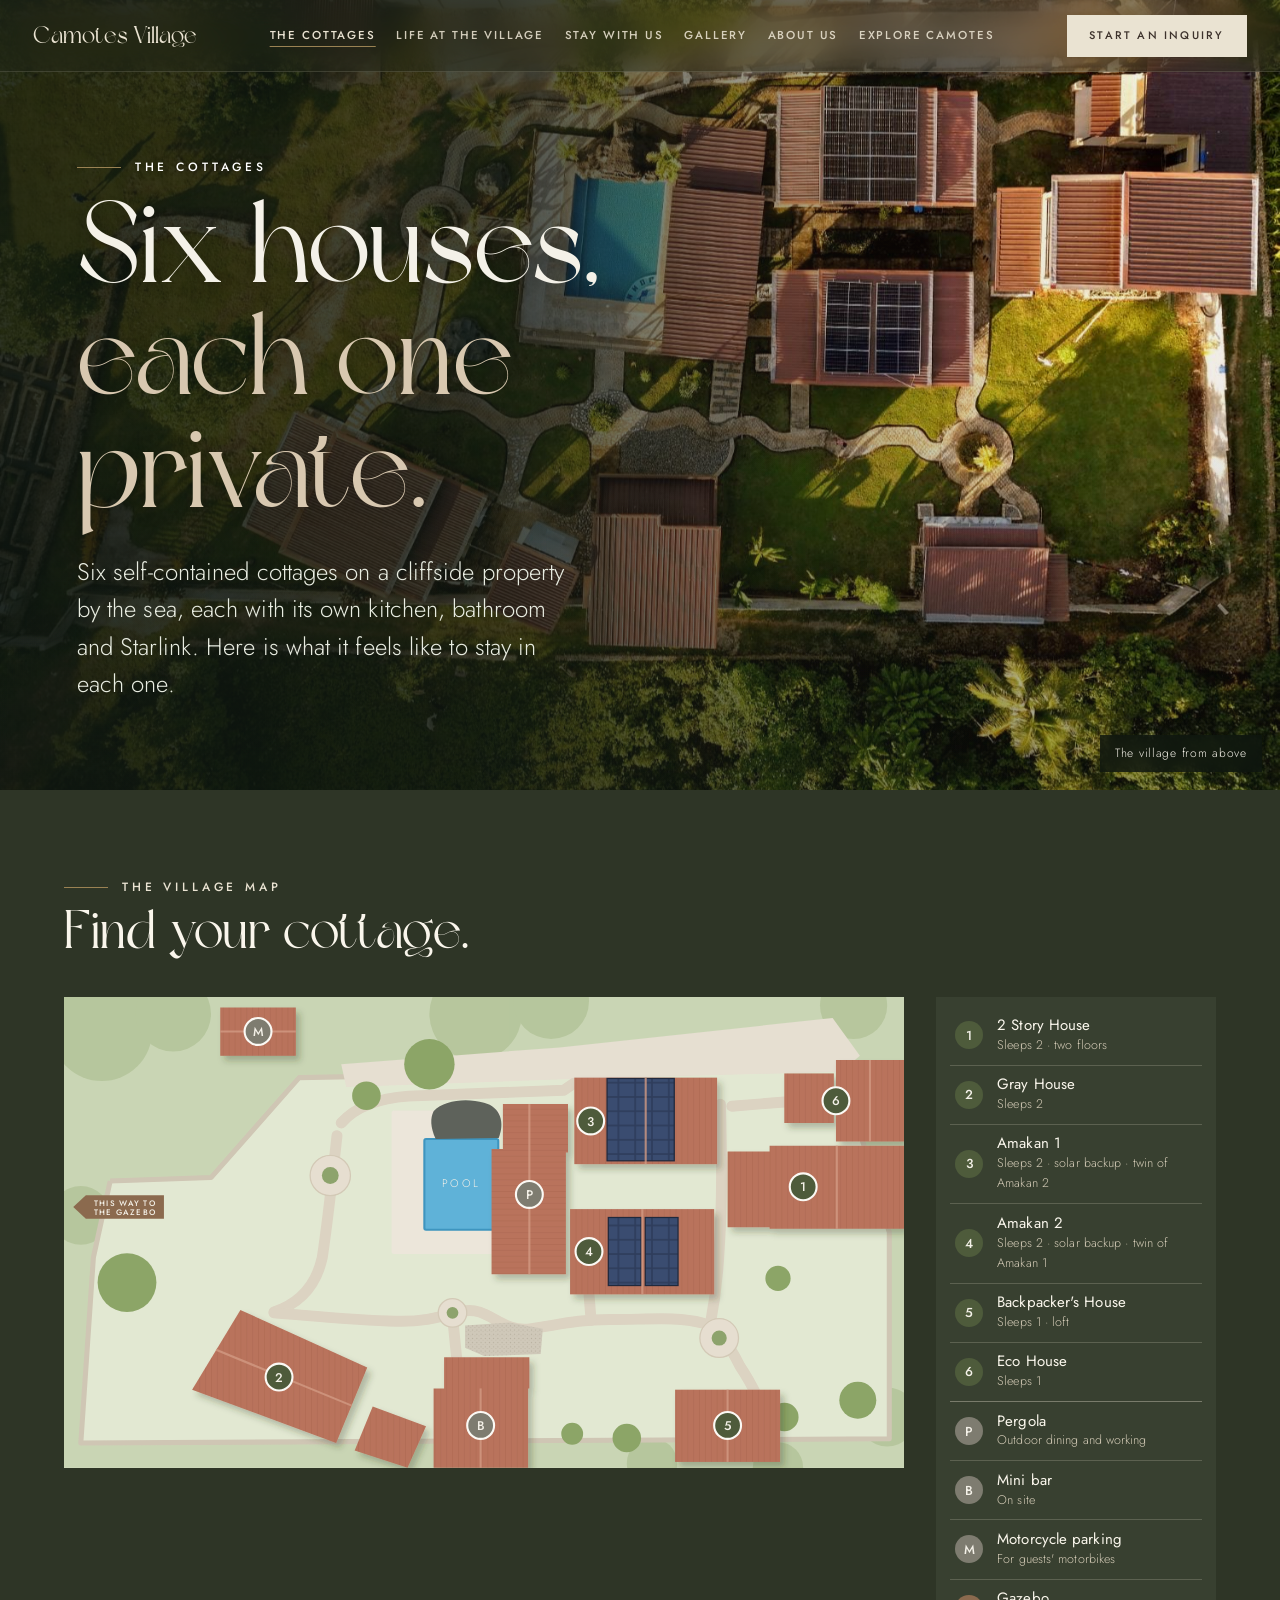
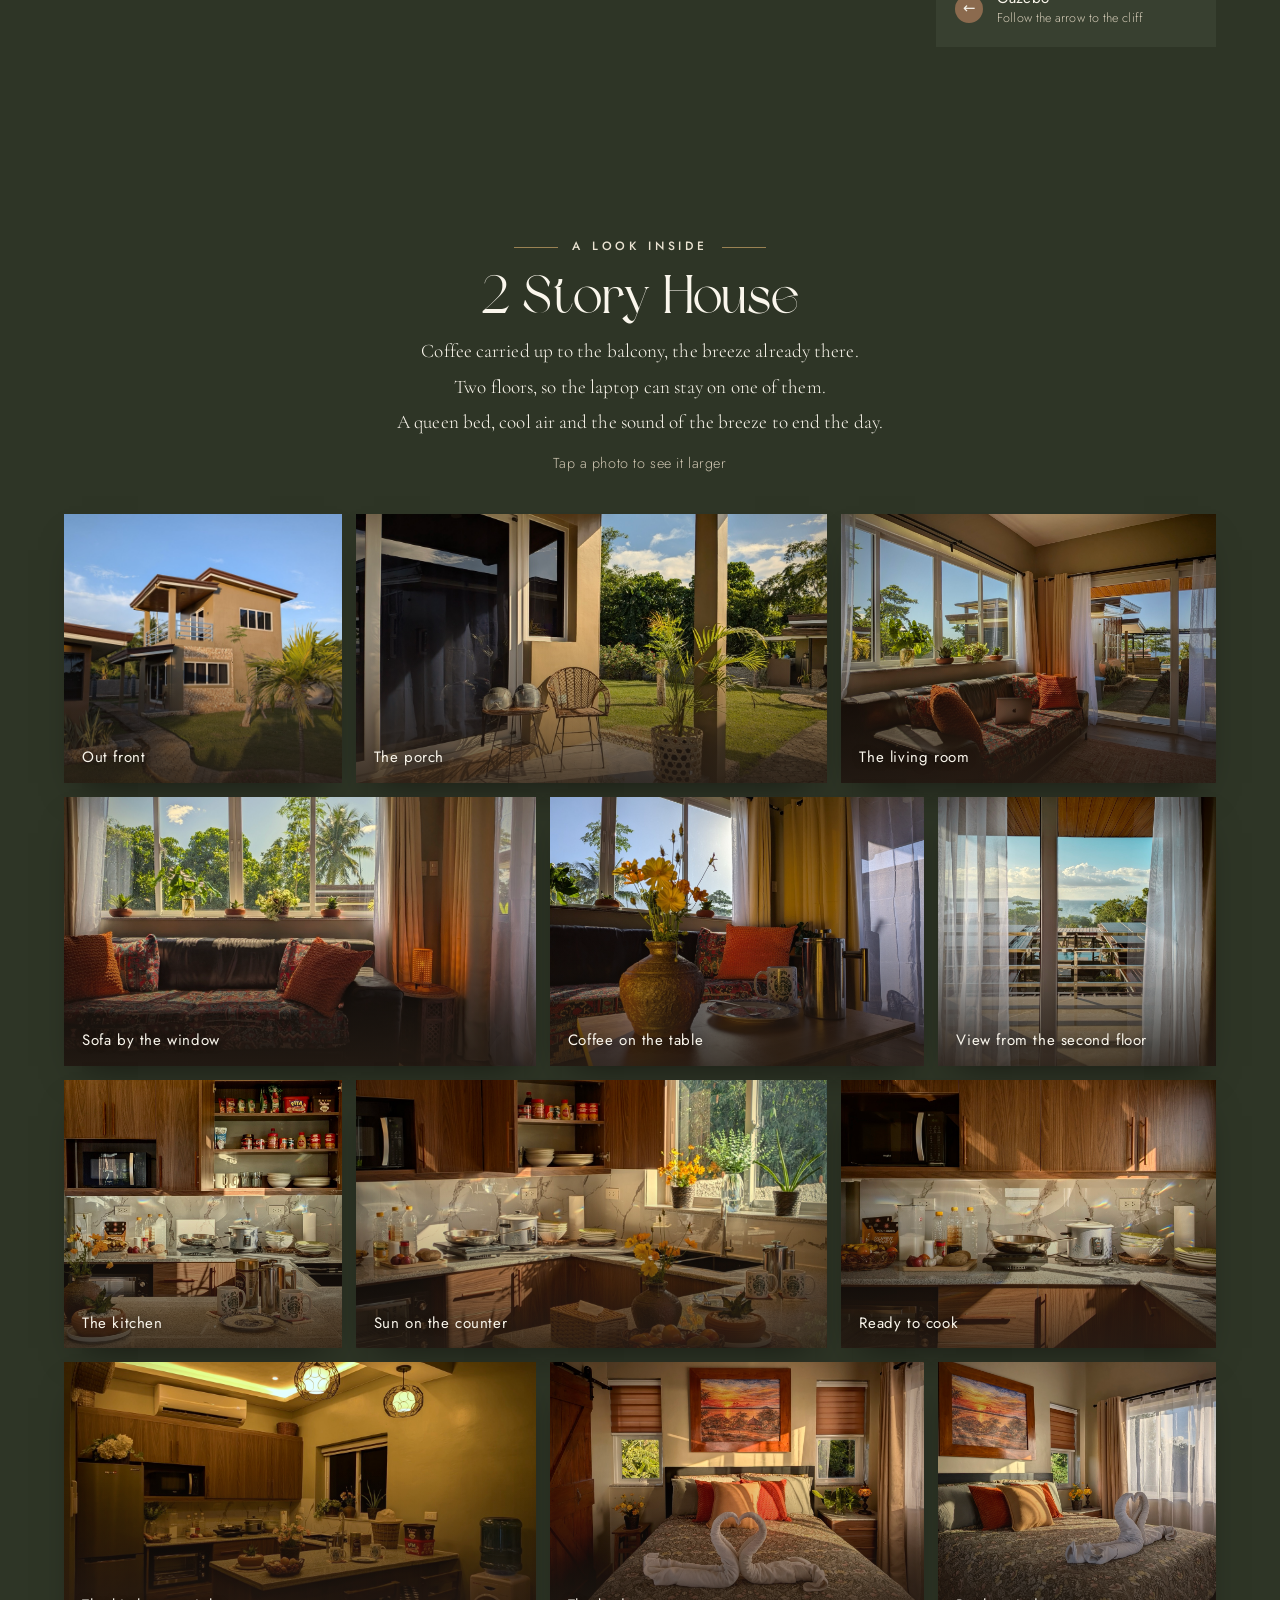
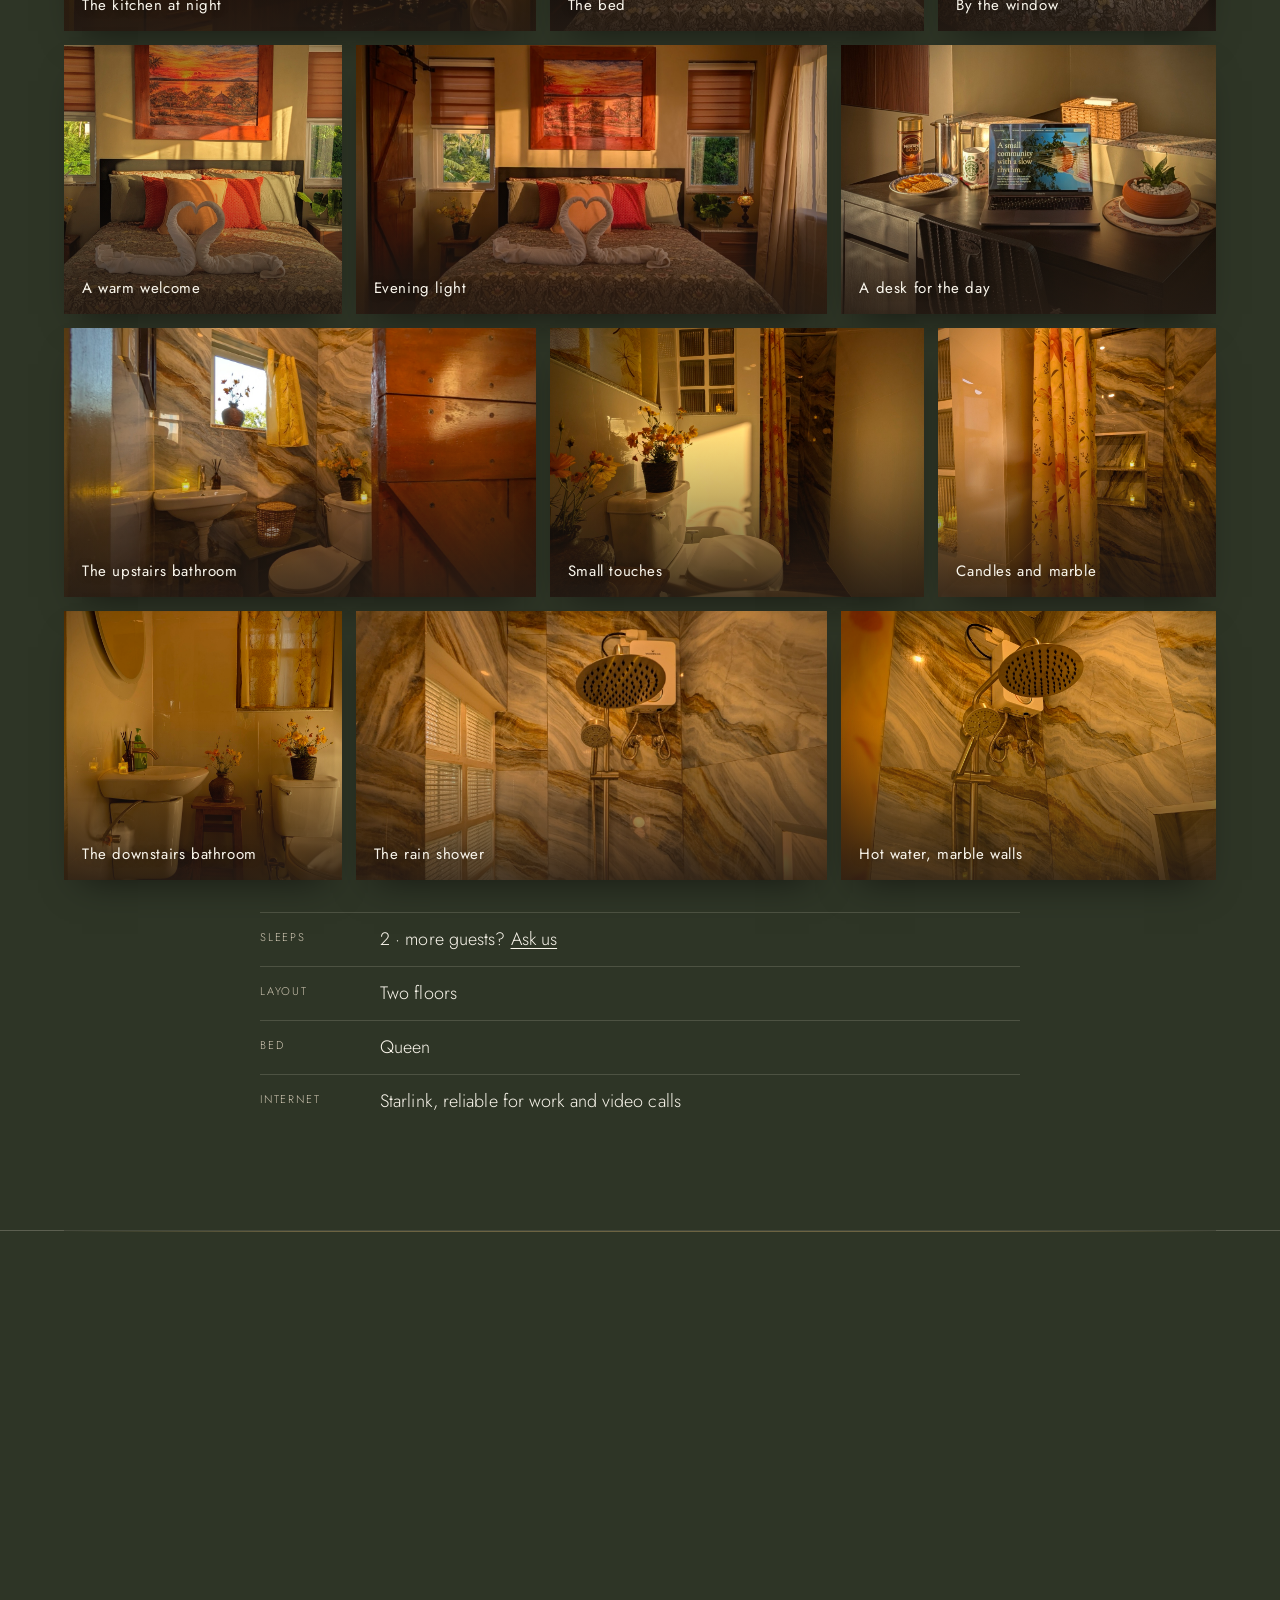
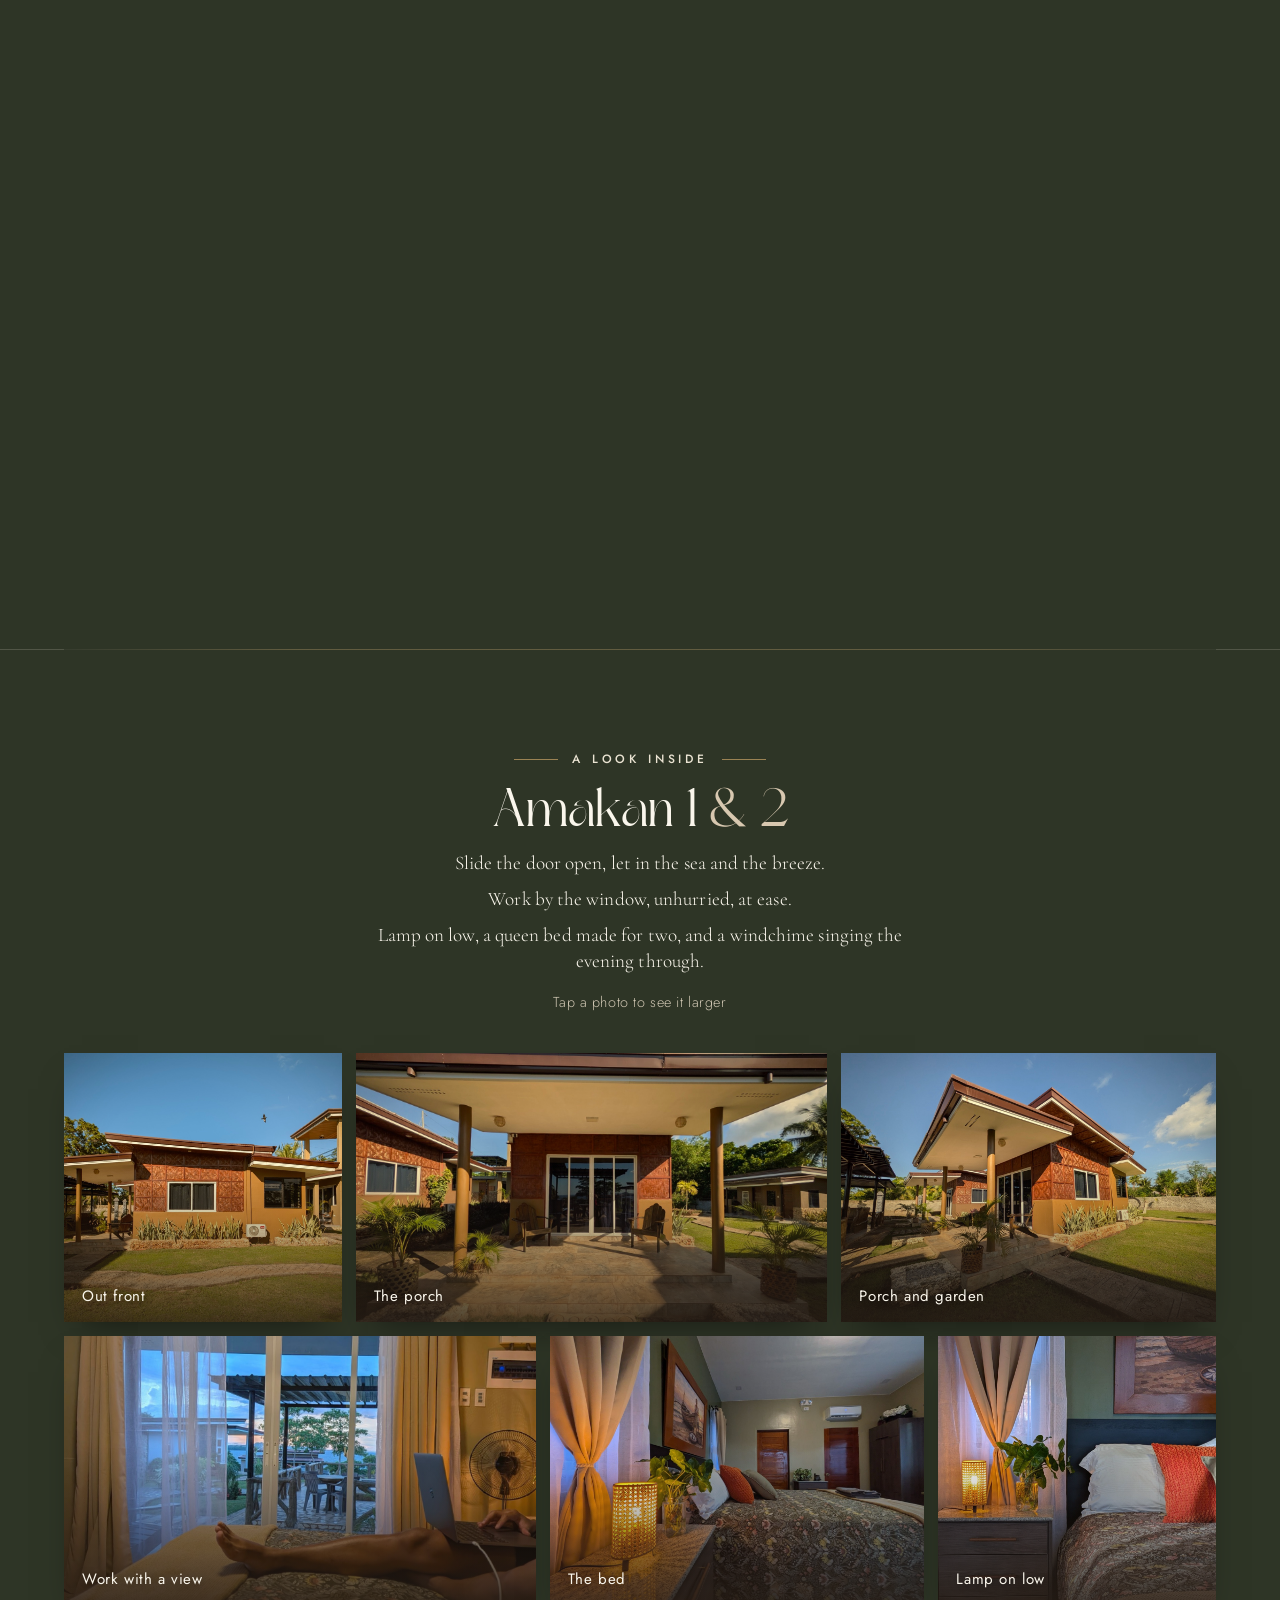
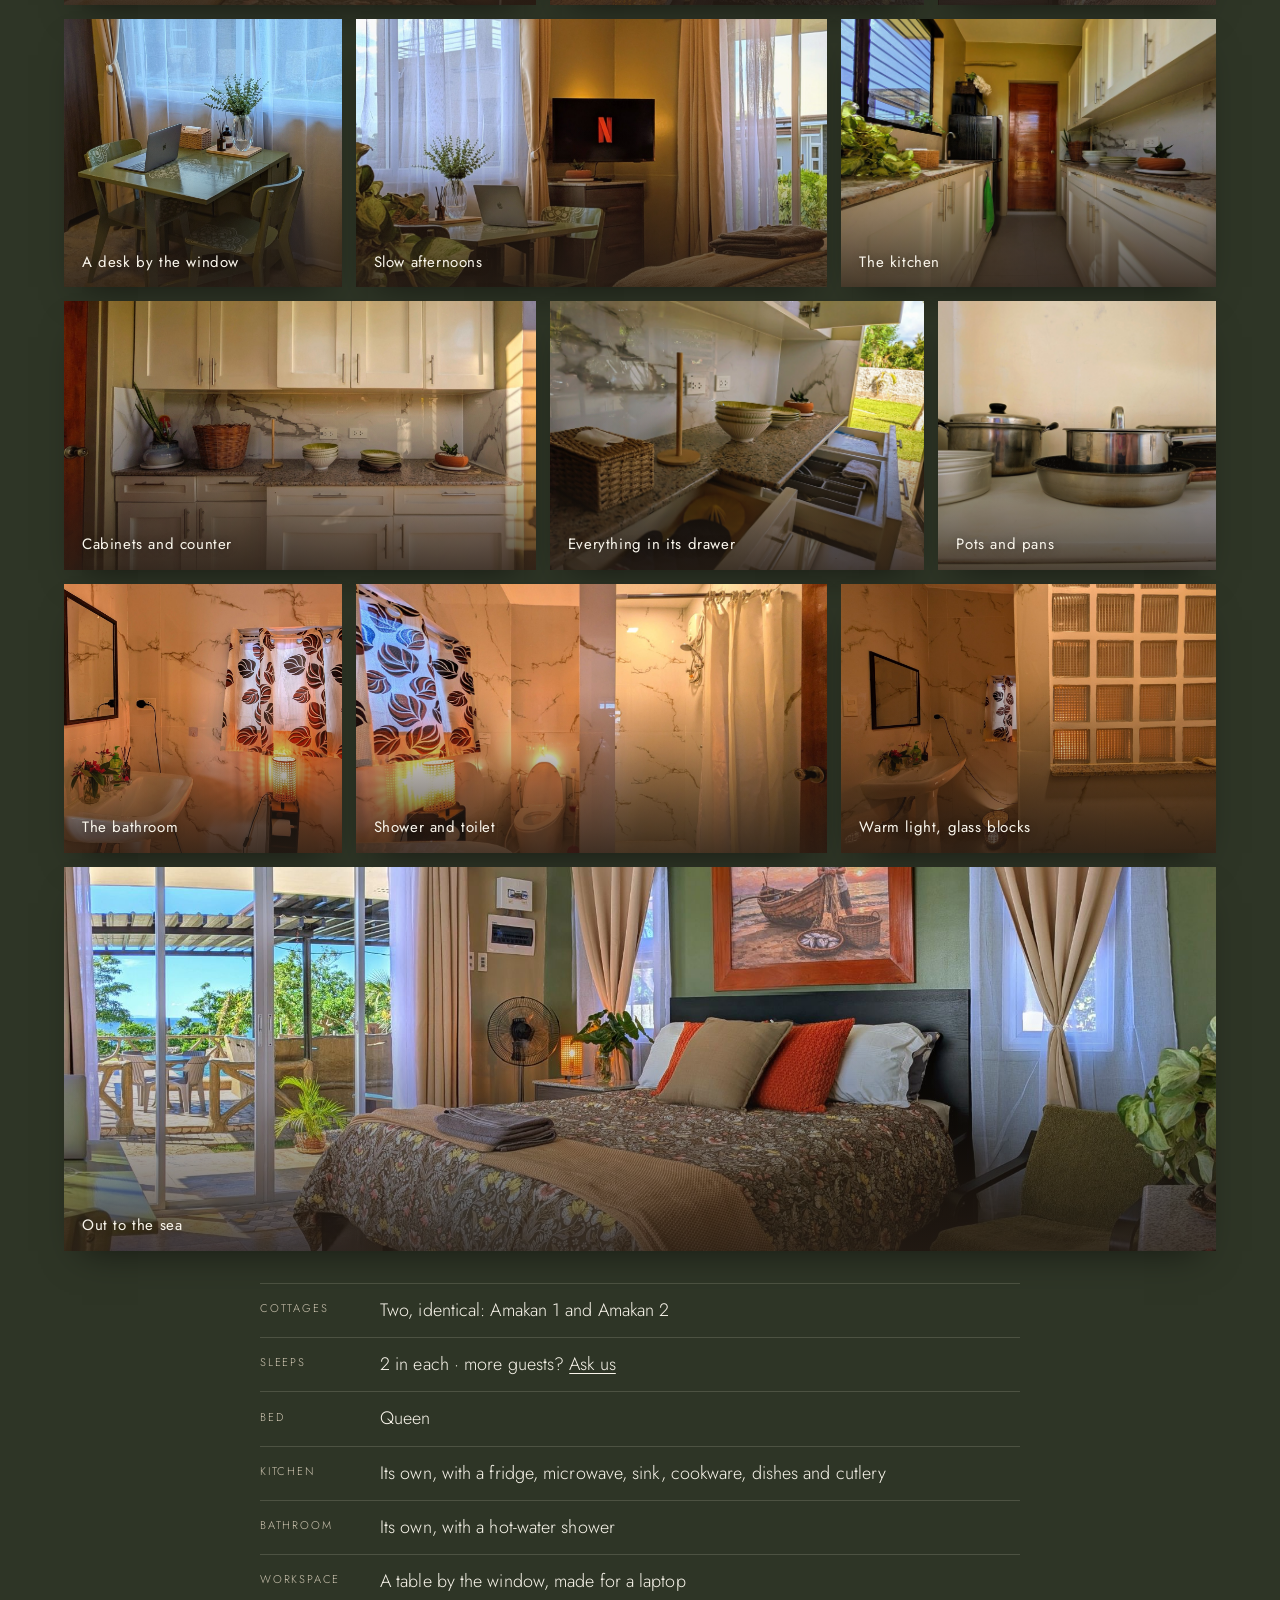
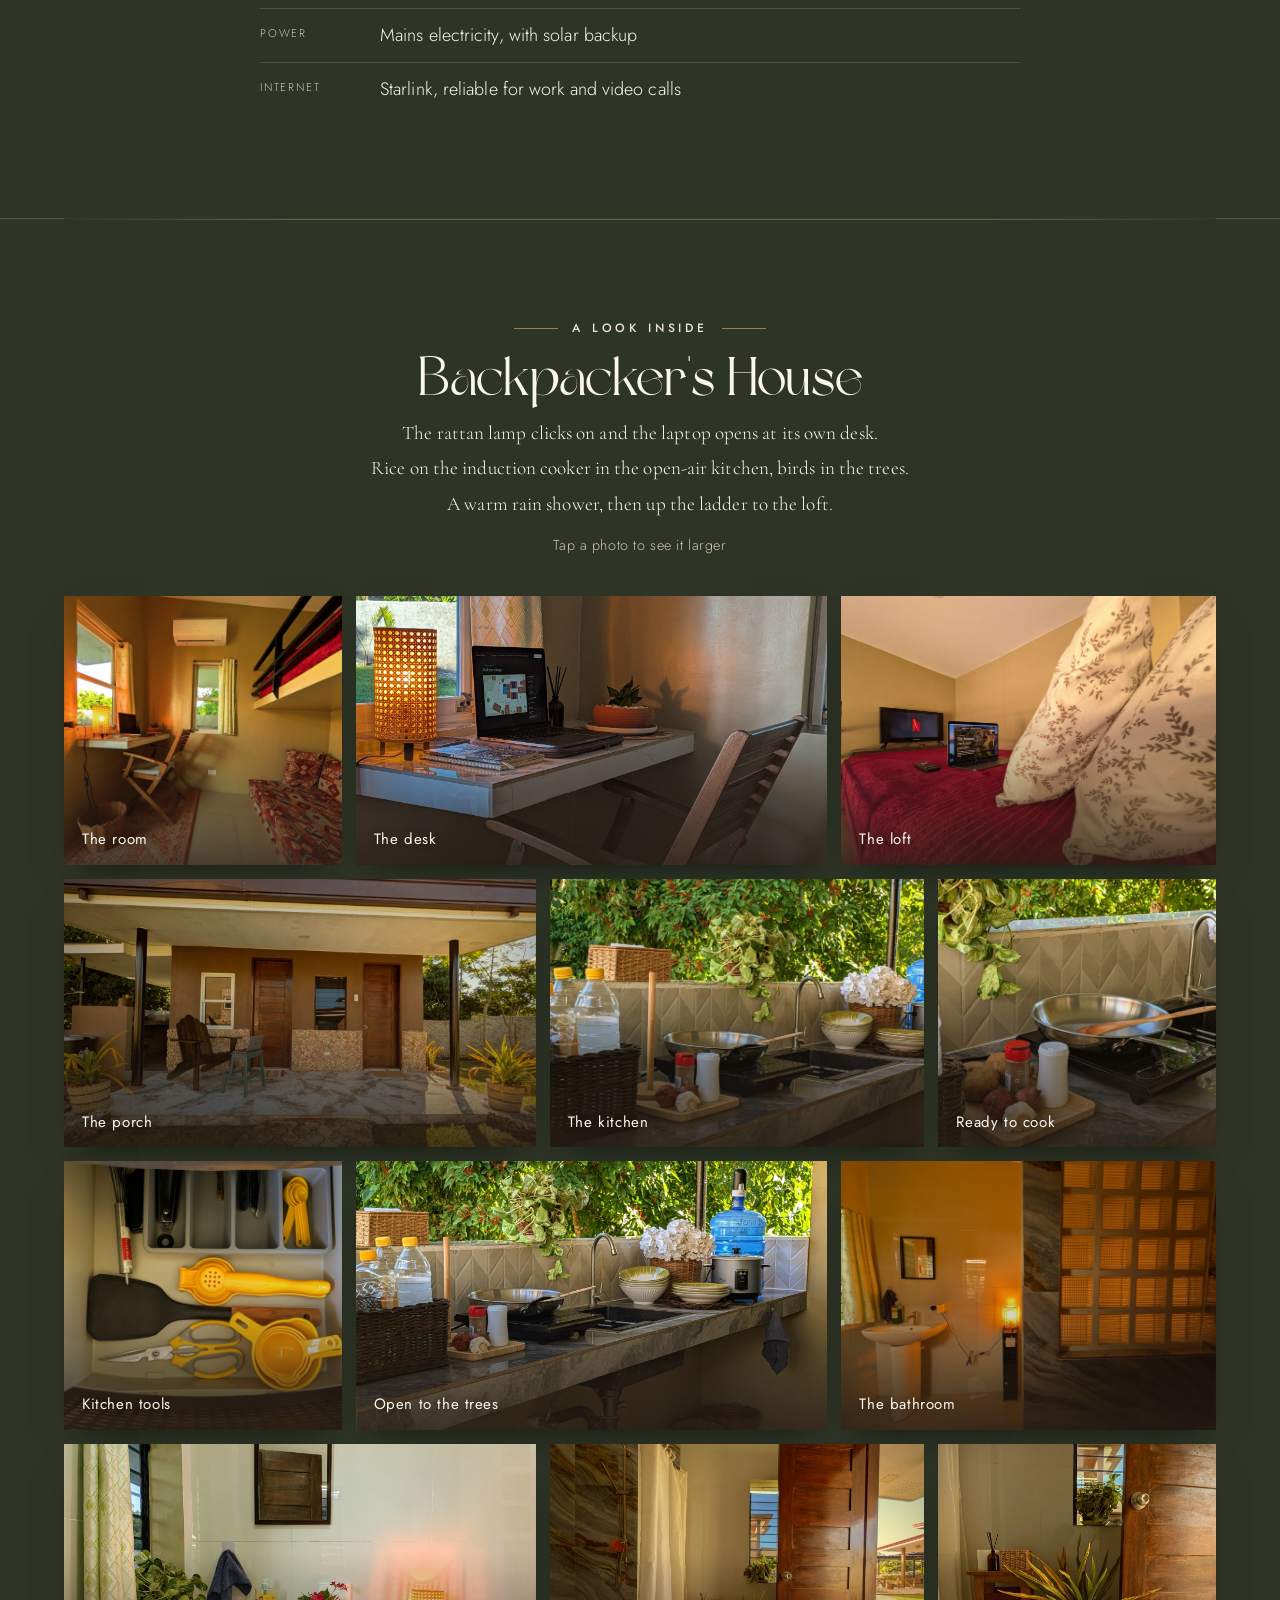
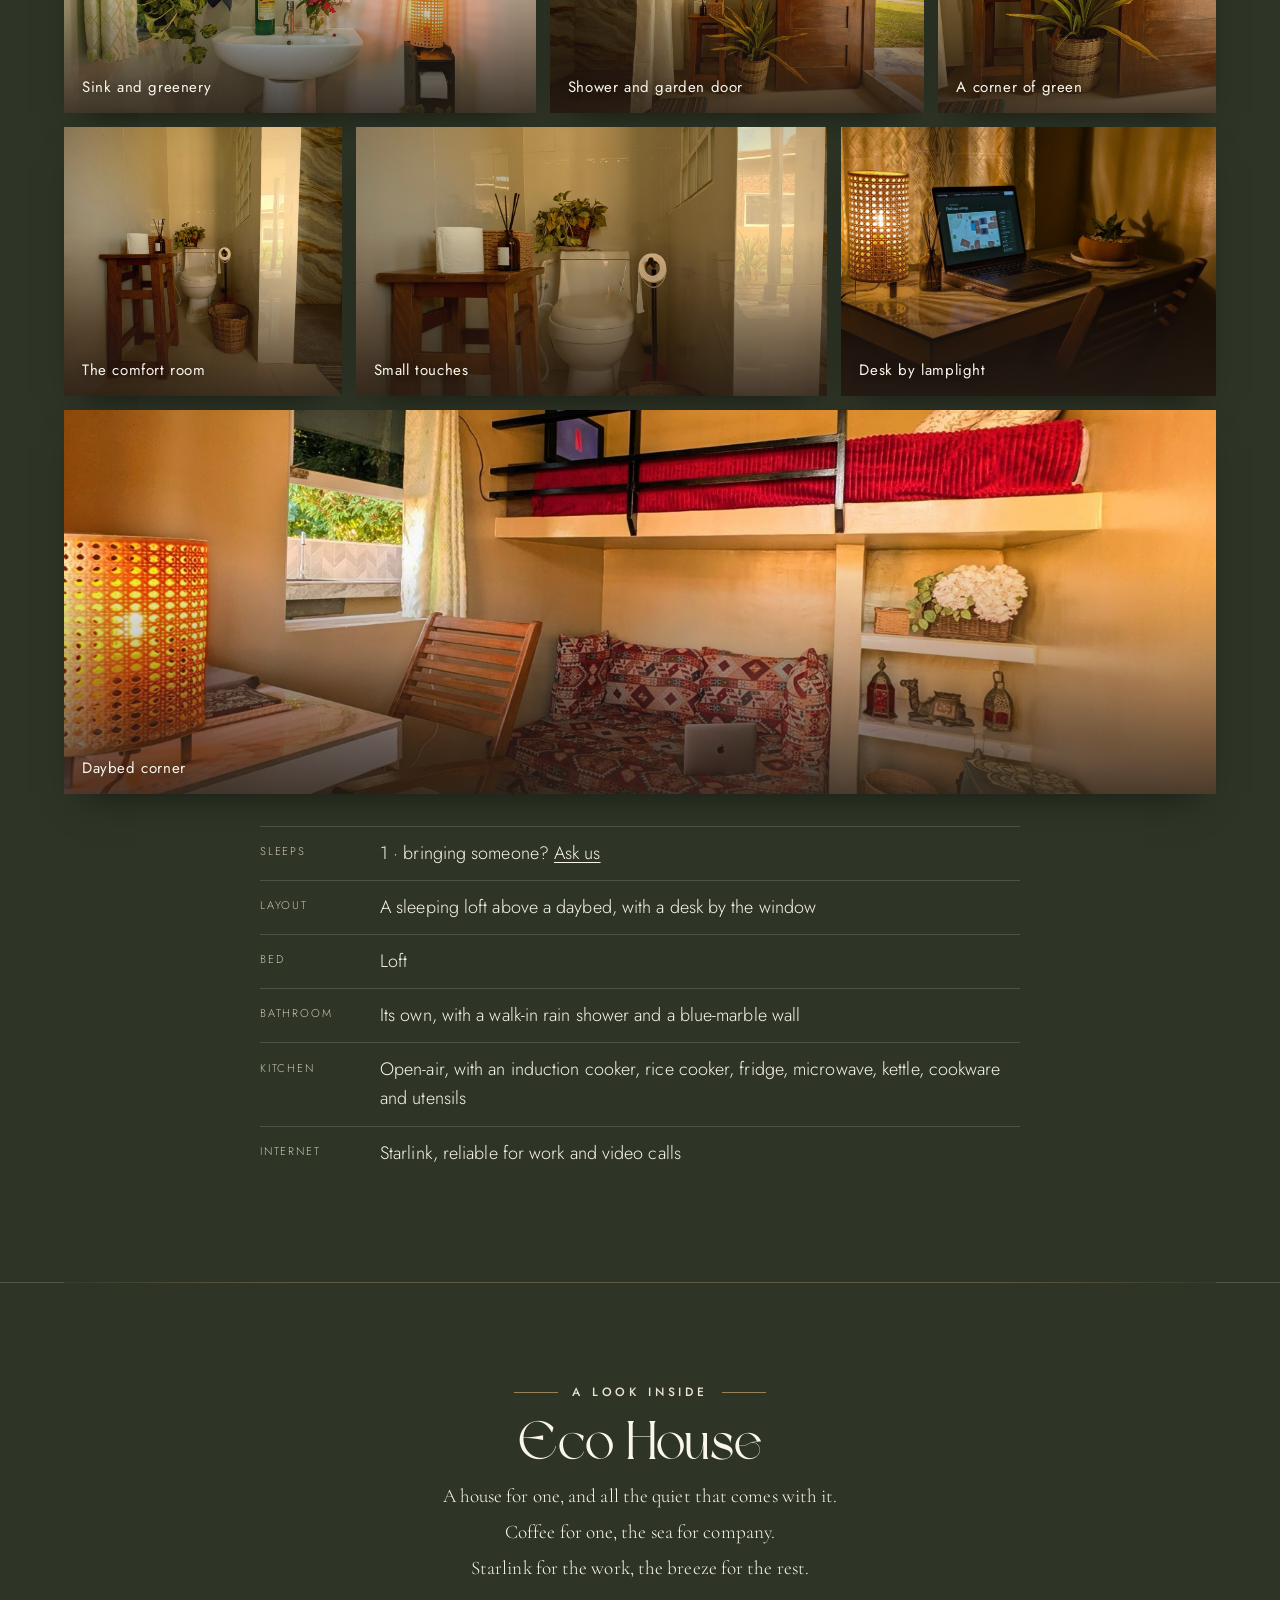
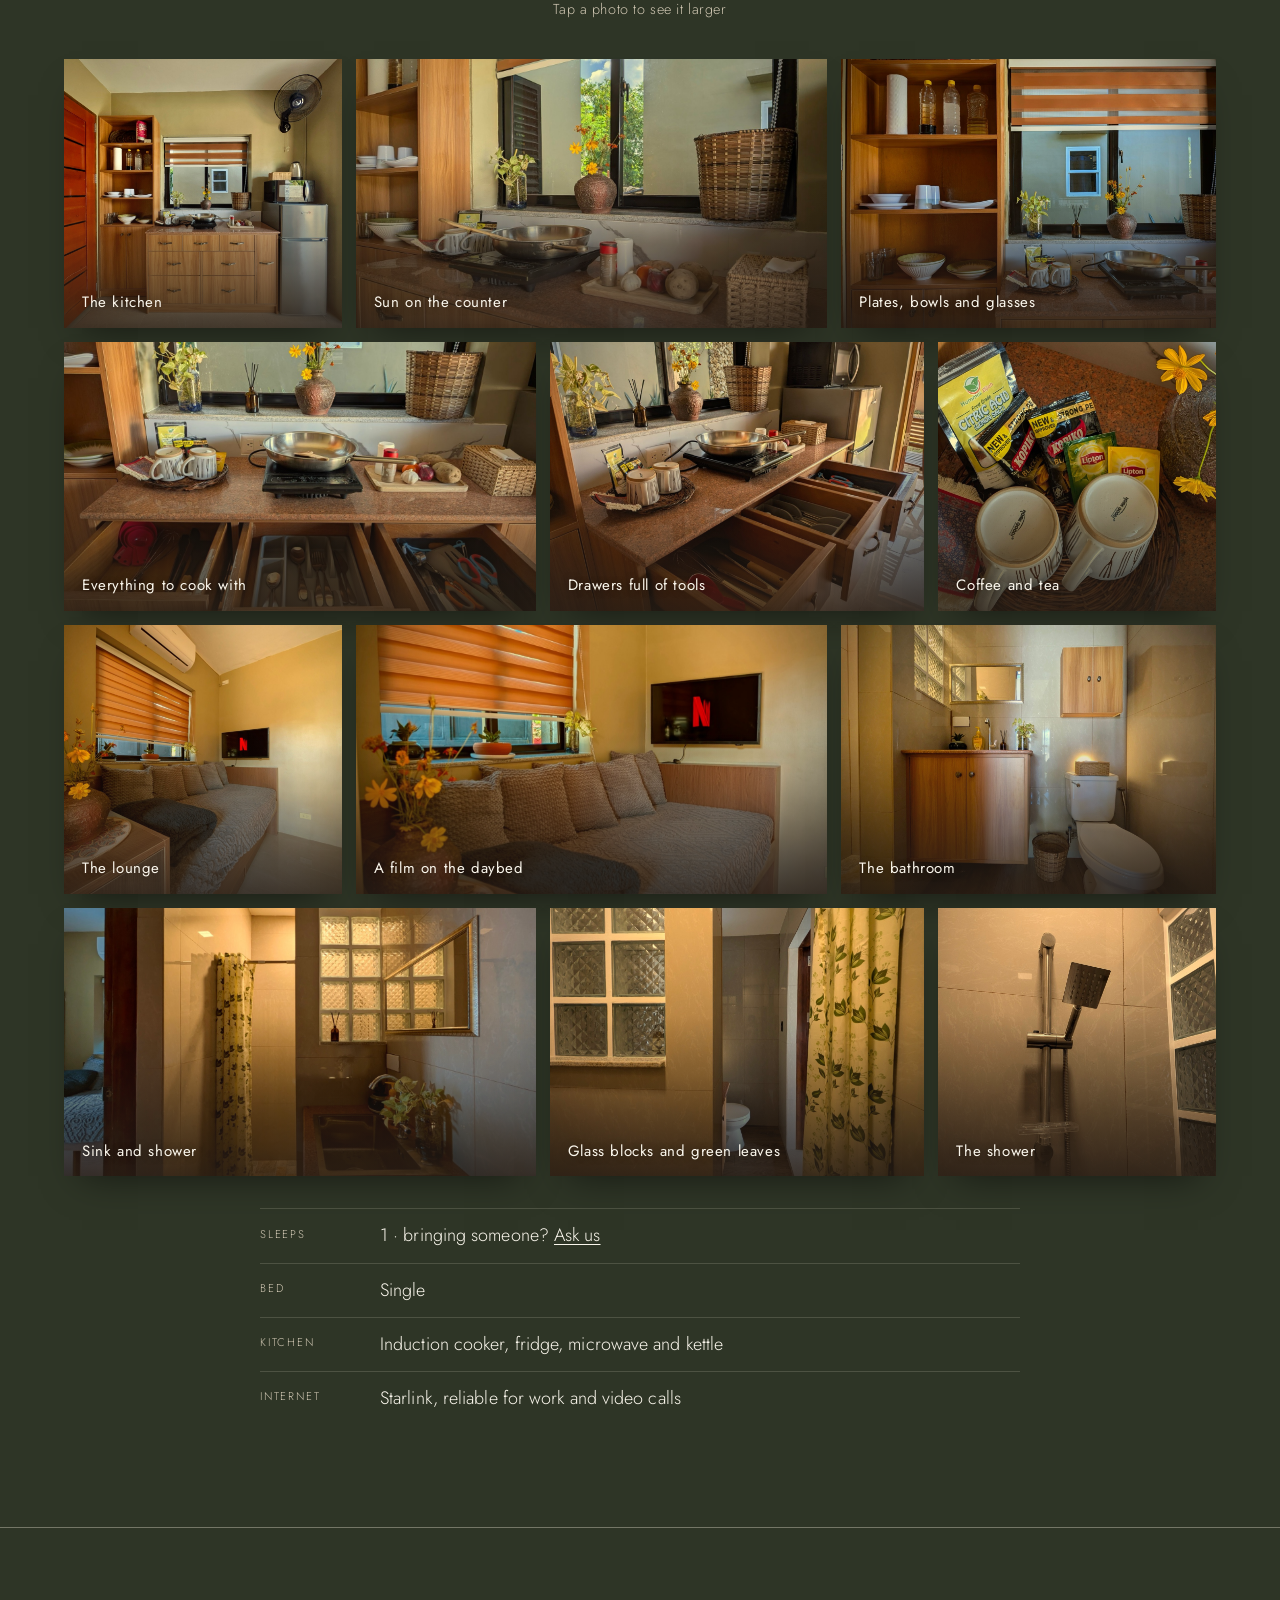
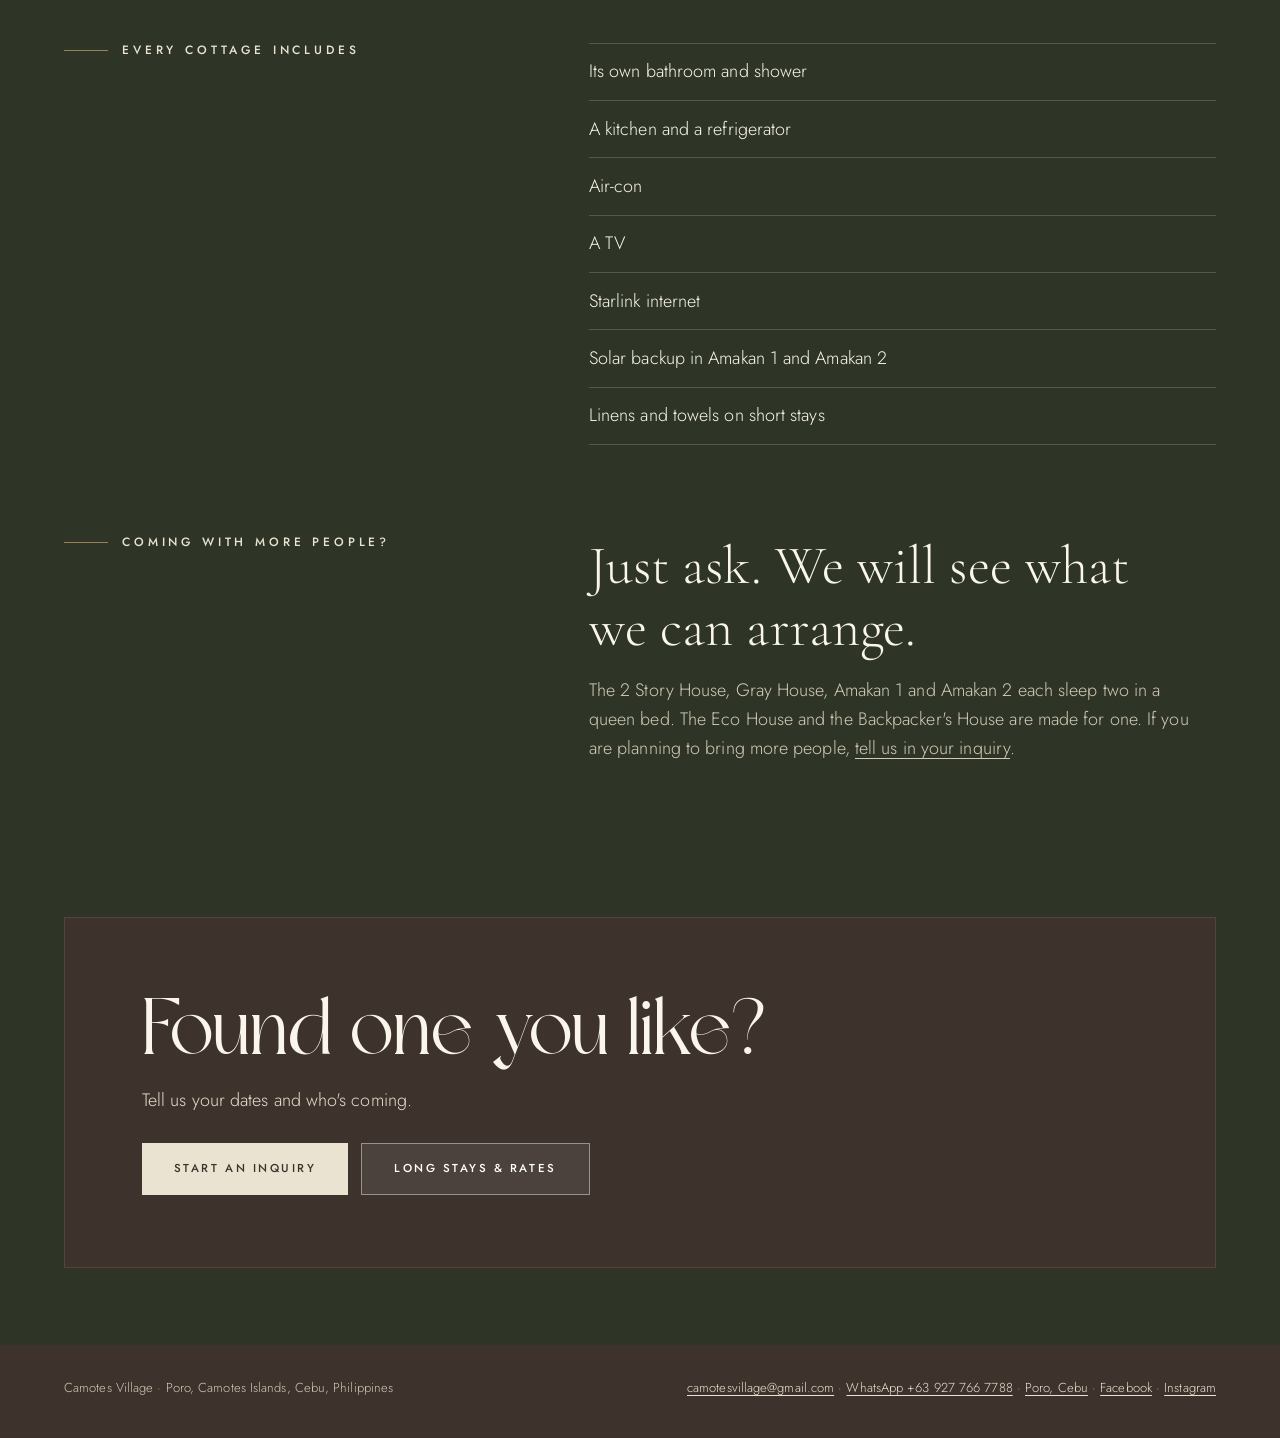
==== commit 9953492e: "Merge For-you and Rates into Stay with Us; add Gallery and About Us Co-Authored-By: Claude Opus 5.5 " ====
--- a/cottages.html
+++ b/cottages.html
@@ -164,8 +164,9 @@
   <nav class="cv-bar__links" aria-label="Pages">
     <a href="cottages.html" aria-current="page">The Cottages</a>
     <a href="life.html">Life at the Village</a>
-    <a href="for-you.html">Is This Place for You?</a>
-    <a href="rates.html">Long Stays &amp; Rates</a>
+    <a href="stay.html">Stay with Us</a>
+    <a href="gallery.html">Gallery</a>
+    <a href="about.html">About Us</a>
     <a href="explore.html">Explore Camotes</a>
   </nav>
   <a class="cv-bar__cta" href="inquire.html">Start an inquiry</a>
@@ -175,8 +176,9 @@
       <a href="index.html">Home</a>
     <a href="cottages.html" aria-current="page">The Cottages</a>
     <a href="life.html">Life at the Village</a>
-    <a href="for-you.html">Is This Place for You?</a>
-    <a href="rates.html">Long Stays &amp; Rates</a>
+    <a href="stay.html">Stay with Us</a>
+    <a href="gallery.html">Gallery</a>
+    <a href="about.html">About Us</a>
     <a href="explore.html">Explore Camotes</a>
     <a href="inquire.html">Inquire</a>
     </nav>
@@ -558,7 +560,7 @@
     <p>Tell us your dates and who's coming.</p>
     <div class="band__actions">
       <a class="btn" href="inquire.html">Start an inquiry</a>
-      <a class="textlink" href="rates.html">Long stays &amp; rates</a>
+      <a class="textlink" href="stay.html#rates">Long stays &amp; rates</a>
     </div>
   </div>
 </section>
